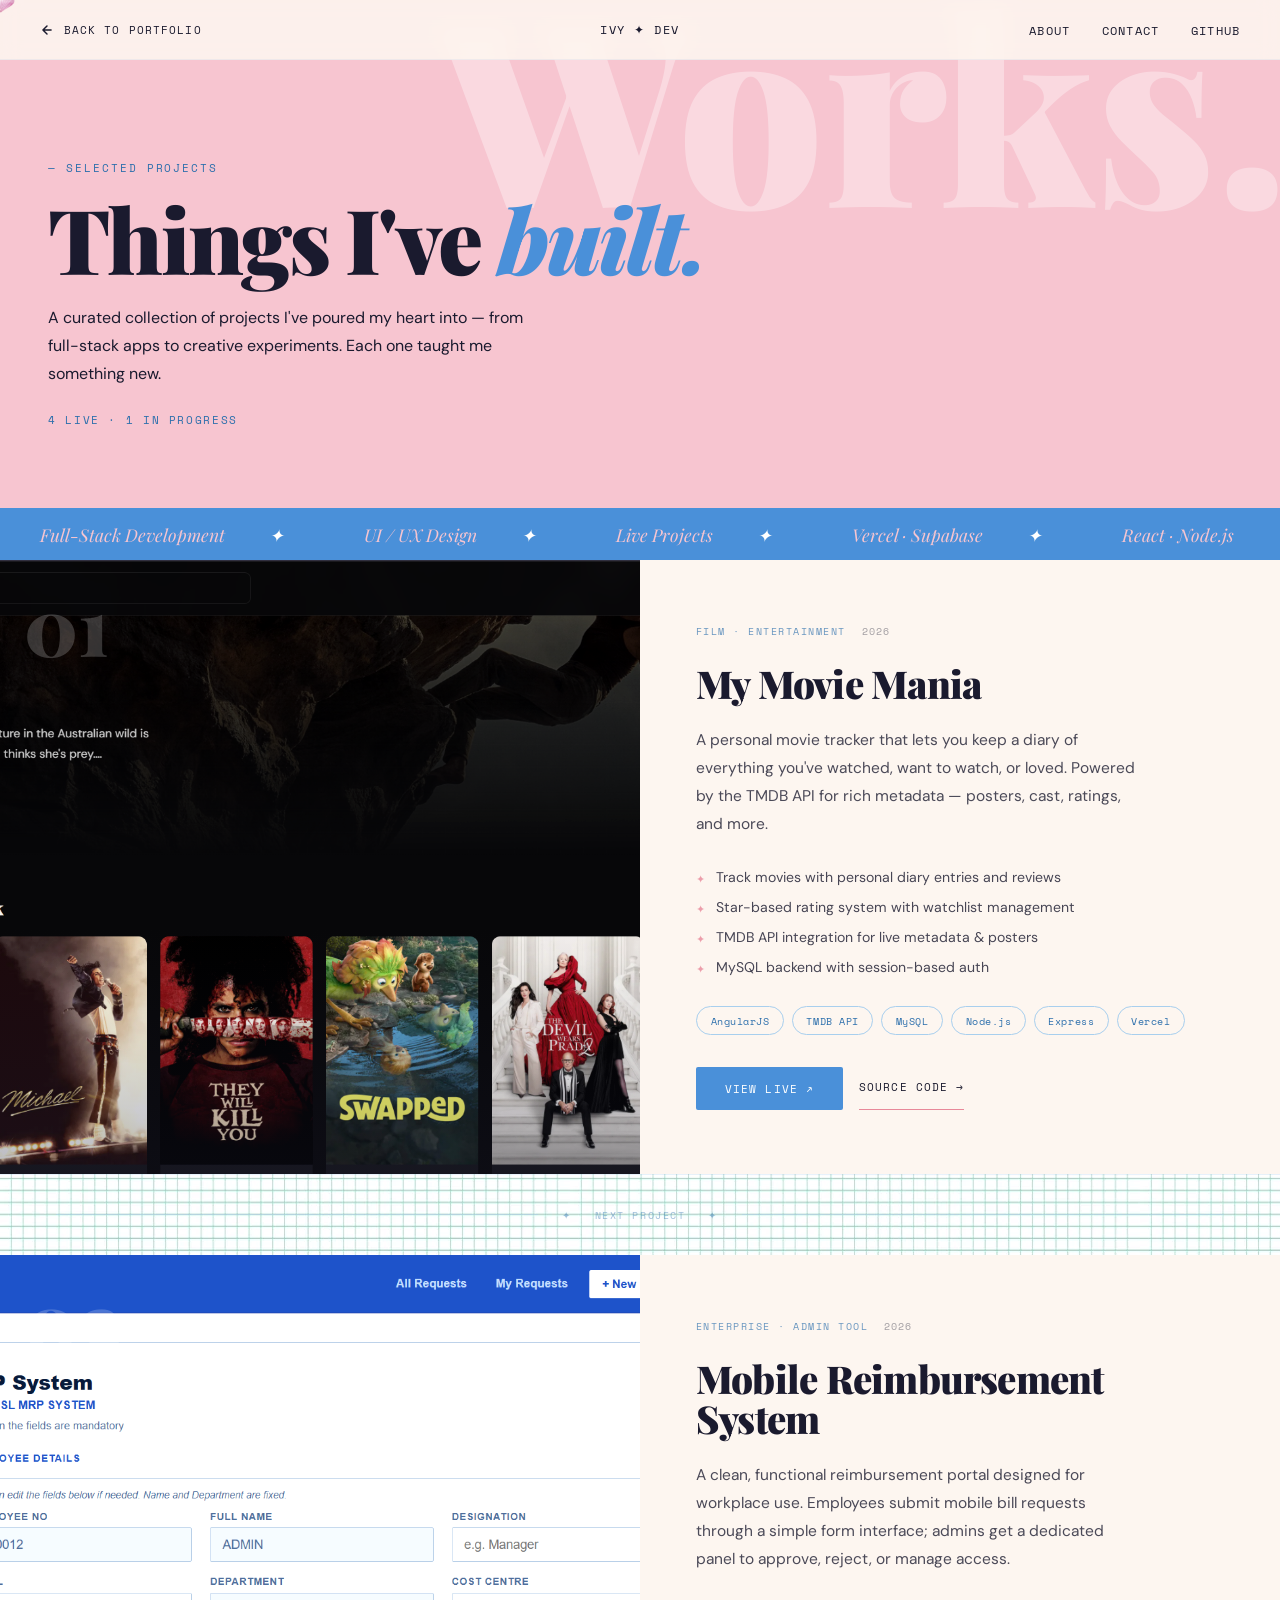
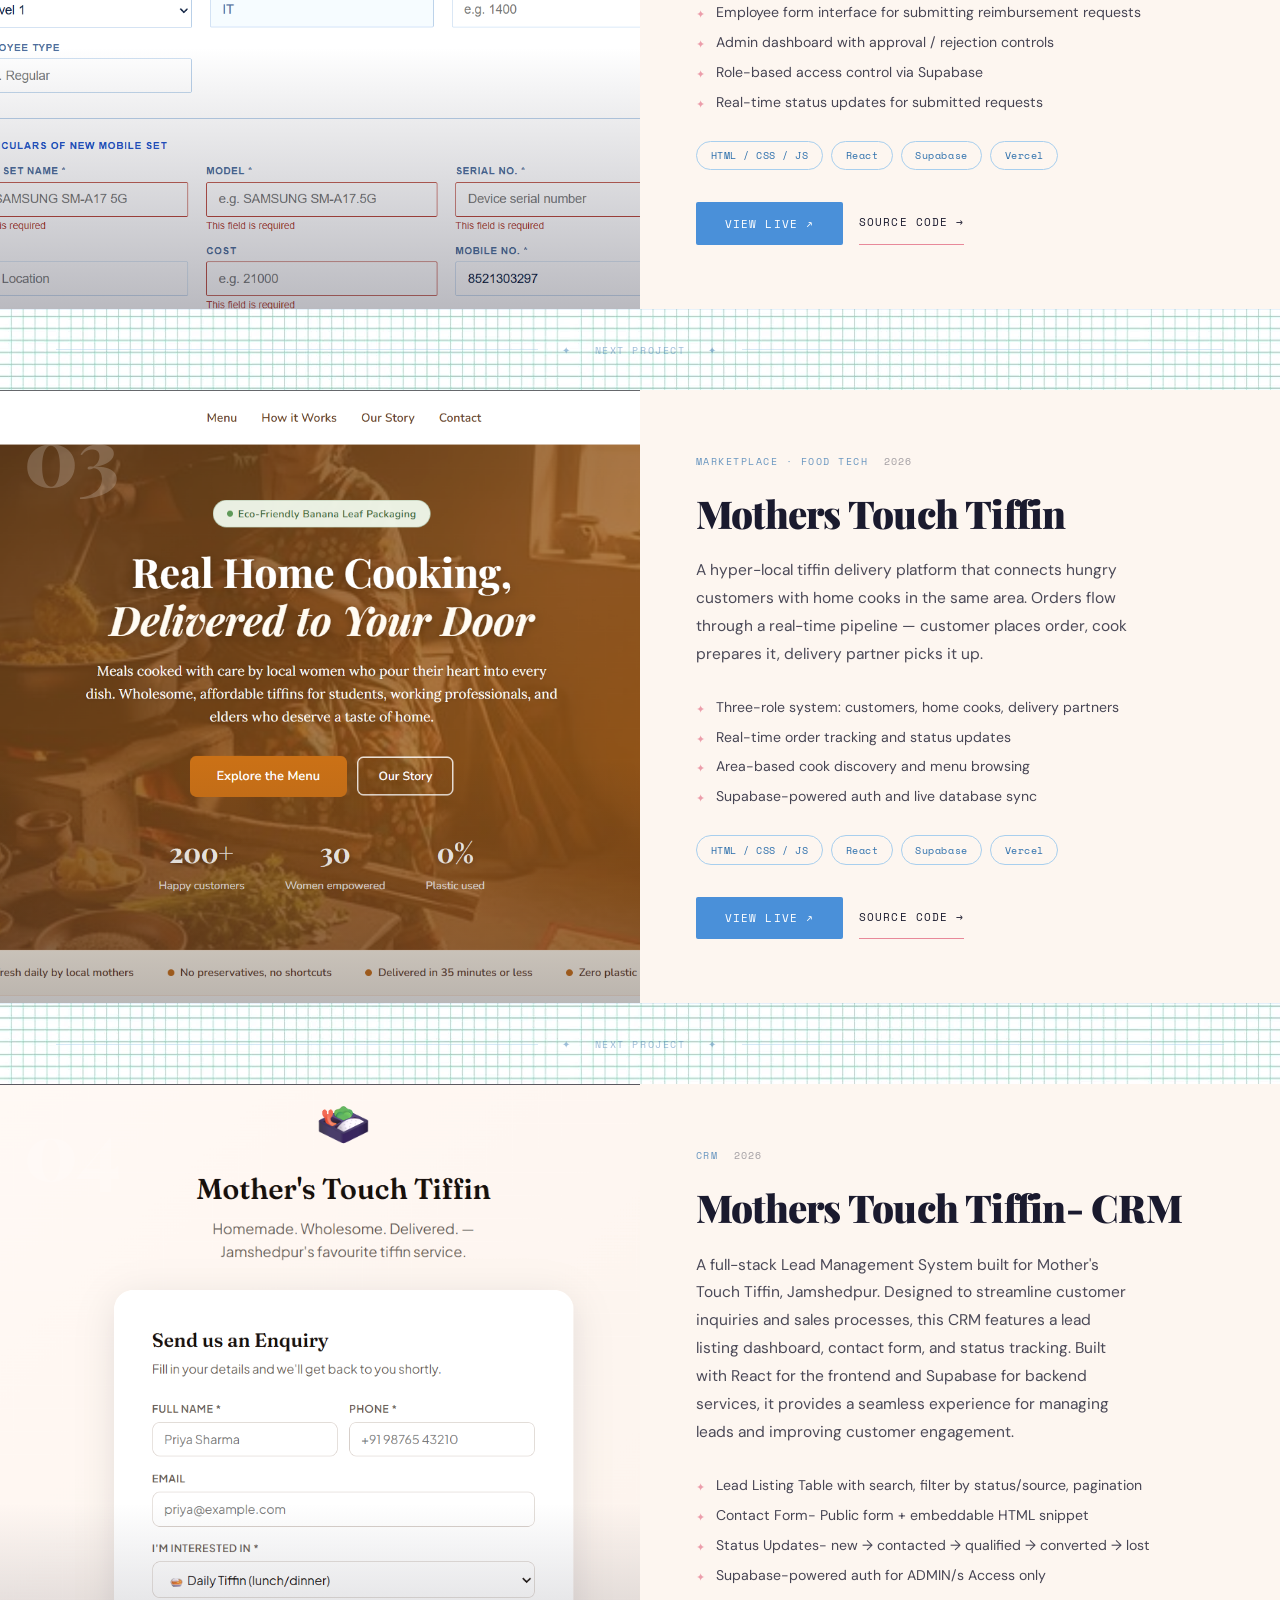
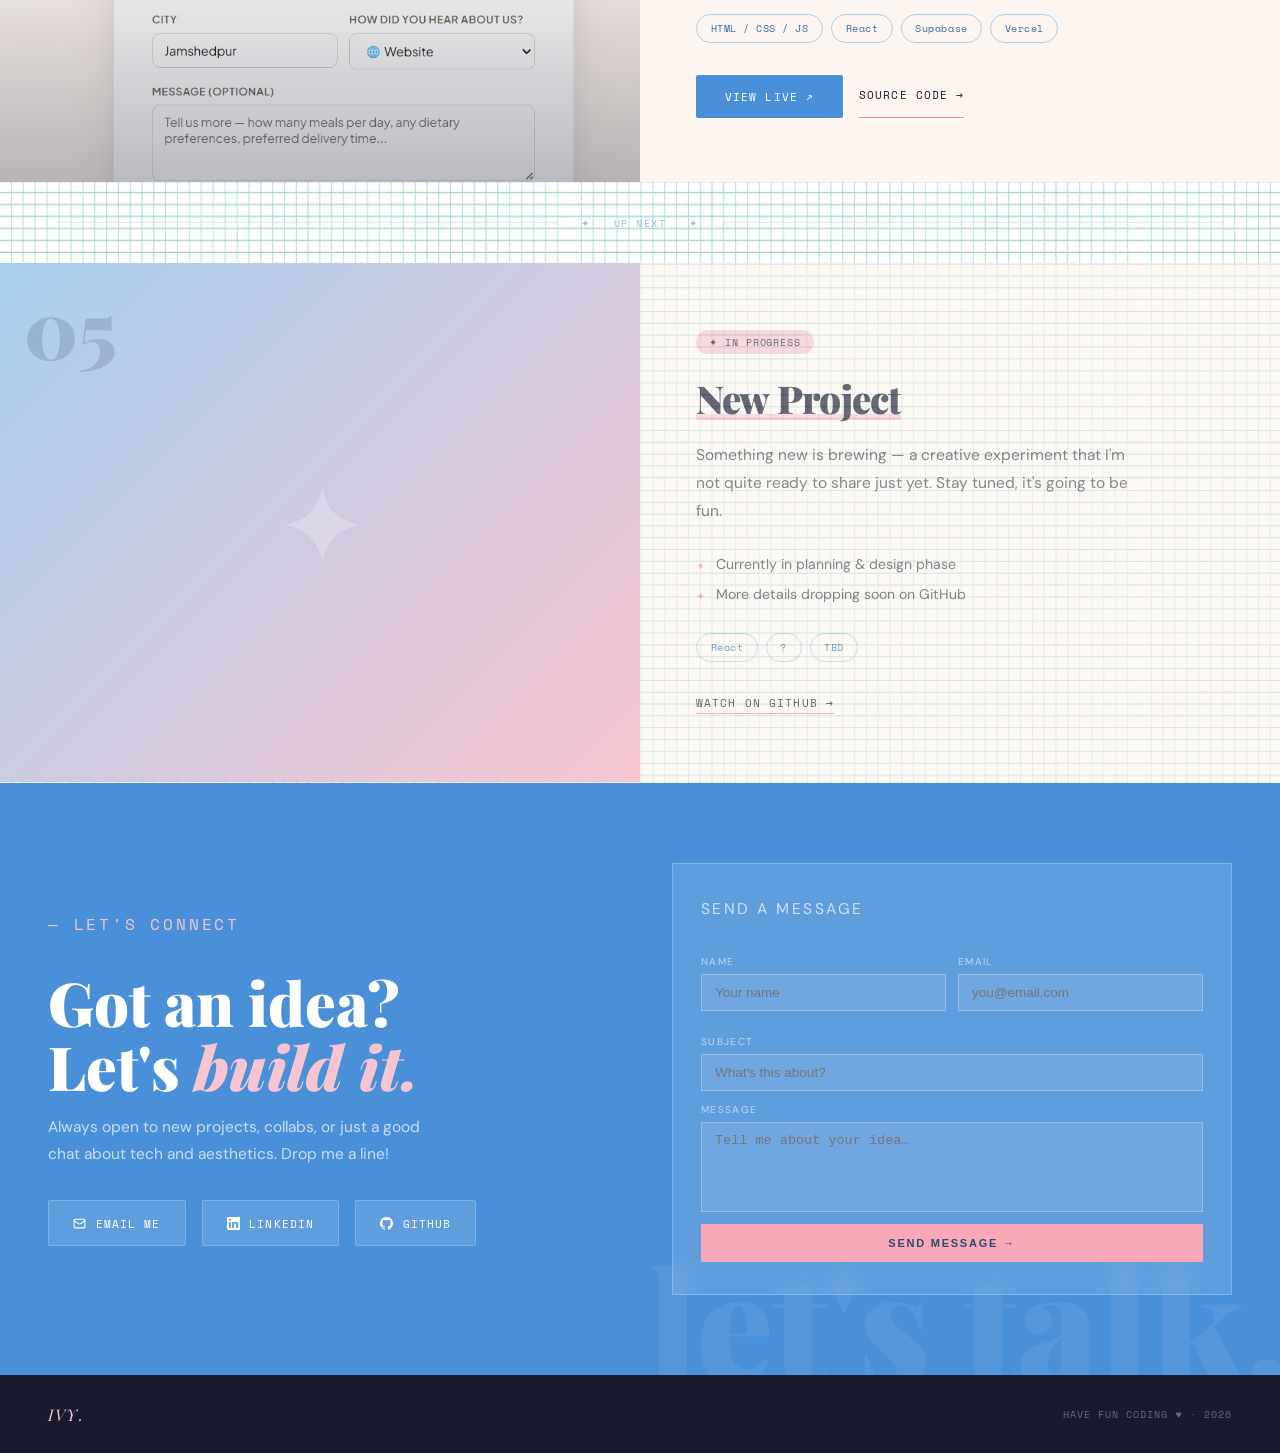
==== projects.html @ f0e61649 "contact strip update" ====
<!DOCTYPE html>
<html lang="en">

<head>
    <meta charset="UTF-8" />
    <meta name="viewport" content="width=device-width, initial-scale=1.0" />
    <title>Projects — Ivy ♥</title>
    <link
        href="https://fonts.googleapis.com/css2?family=Playfair+Display:ital,wght@0,400;0,900;1,400&family=DM+Sans:wght@300;400;500&family=Space+Mono:wght@400;700&display=swap"
        rel="stylesheet" />
    <style>
        :root {
            --blue: #4A90D9;
            --blue-dk: #2C6FAC;
            --blue-lt: #A8CFEE;
            --pink: #F7C5D0;
            --pink-dk: #E8899A;
            --cream: #FDF6F0;
            --ink: #1A1A2E;
        }

        *,
        *::before,
        *::after {
            box-sizing: border-box;
            margin: 0;
            padding: 0;
        }

        html {
            scroll-behavior: smooth;
        }

        body {
            font-family: 'DM Sans', sans-serif;
            background: url('assets/bg.png');
            color: var(--ink);
            overflow-x: hidden;
            cursor: none;
        }

        /* CURSOR */
        .cursor {
            width: 40px;
            height: 40px;
            background-image: url('assets/cursor.png');
            background-size: contain;
            background-repeat: no-repeat;
            position: fixed;
            top: 0;
            left: 0;
            pointer-events: none;
            z-index: 9999;
        }

        @media (hover: none) {
            .cursor {
                display: none;
            }

            body {
                cursor: auto;
            }
        }

        /* NAV */
        nav {
            position: fixed;
            top: 0;
            left: 0;
            right: 0;
            z-index: 100;
            display: grid;
            grid-template-columns: 1fr auto 1fr;
            align-items: center;
            padding: 1.2rem 2.5rem;
            background: rgba(253, 246, 240, 0.88);
            backdrop-filter: blur(10px);
            border-bottom: 1px solid rgba(74, 144, 217, 0.08);
        }

        .nav-back {
            display: flex;
            align-items: center;
            gap: 0.6rem;
            font-family: 'Space Mono', monospace;
            font-size: 0.7rem;
            letter-spacing: 0.1em;
            text-transform: uppercase;
            color: var(--ink);
            text-decoration: none;
            justify-self: start;
            transition: color 0.2s;
        }

        .nav-back:hover {
            color: var(--blue);
        }

        .nav-back svg {
            transition: transform 0.2s;
        }

        .nav-back:hover svg {
            transform: translateX(-3px);
        }

        .nav-logo {
            font-family: 'Space Mono', monospace;
            font-size: 0.78rem;
            letter-spacing: 0.12em;
            text-transform: uppercase;
            color: var(--ink);
            justify-self: center;
        }

        .nav-links {
            display: flex;
            gap: 2rem;
            list-style: none;
            justify-self: end;
        }

        .nav-links a {
            font-family: 'Space Mono', monospace;
            font-size: 0.72rem;
            letter-spacing: 0.1em;
            text-transform: uppercase;
            color: var(--ink);
            text-decoration: none;
            position: relative;
            transition: color 0.2s;
        }

        .nav-links a::after {
            content: '';
            position: absolute;
            bottom: -3px;
            left: 0;
            right: 0;
            height: 1.5px;
            background: var(--pink-dk);
            transform: scaleX(0);
            transition: transform 0.25s ease;
        }

        .nav-links a:hover::after {
            transform: scaleX(1);
        }

        /* PAGE HERO */
        .page-hero {
            padding: 10rem 3rem 5rem;
            position: relative;
            overflow: hidden;
            background: var(--pink);
            display: flex;
            flex-direction: column;
            align-items: flex-start;
        }

        .page-hero-bg {
            position: absolute;
            top: -0.05em;
            right: -0.03em;
            font-family: 'Playfair Display', serif;
            font-weight: 900;
            font-size: clamp(6rem, 22vw, 16rem);
            color: rgba(255, 255, 255, 0.35);
            line-height: 0.9;
            pointer-events: none;
            user-select: none;
            text-align: right;
        }

        .section-label {
            font-family: 'Space Mono', monospace;
            font-size: 0.68rem;
            letter-spacing: 0.18em;
            text-transform: uppercase;
            color: var(--blue-dk);
            margin-bottom: 1.2rem;
        }

        .page-hero h1 {
            font-family: 'Playfair Display', serif;
            font-weight: 900;
            font-size: clamp(3rem, 7vw, 6rem);
            line-height: 0.95;
            letter-spacing: -0.03em;
            color: var(--ink);
            position: relative;
            z-index: 1;
        }

        .page-hero h1 em {
            font-style: italic;
            color: var(--blue);
        }

        .page-hero-sub {
            margin-top: 1.5rem;
            max-width: 480px;
            font-size: 1rem;
            line-height: 1.75;
            opacity: 0.75;
            position: relative;
            z-index: 1;
        }

        .page-hero-count {
            margin-top: 1.5rem;
            font-family: 'Space Mono', monospace;
            font-size: 0.68rem;
            letter-spacing: 0.15em;
            text-transform: uppercase;
            color: var(--blue-dk);
            opacity: 0.7;
            position: relative;
            z-index: 1;
        }

        /* MARQUEE */
        .marquee-wrap {
            background: var(--blue);
            padding: 0.9rem 0;
            overflow: hidden;
        }

        .marquee-track {
            display: flex;
            gap: 0;
            animation: marquee 20s linear infinite;
            width: max-content;
        }

        .marquee-item {
            font-family: 'Playfair Display', serif;
            font-style: italic;
            font-size: 1.1rem;
            color: var(--pink);
            padding: 0 2.5rem;
            white-space: nowrap;
        }

        .marquee-item .dot {
            color: #fff;
            margin-left: 2.5rem;
        }

        @keyframes marquee {
            from {
                transform: translateX(0);
            }

            to {
                transform: translateX(-50%);
            }
        }

        /* PROJECTS LIST */
        .projects-list {
            padding: 0;
        }

        /* PROJECT ENTRY */
        .project-entry {
            display: grid;
            grid-template-columns: 1fr 1fr;
            min-height: 520px;
            border-bottom: 1px solid rgba(74, 144, 217, 0.12);
            opacity: 0;
            transform: translateY(40px);
            transition: opacity 0.75s ease, transform 0.75s ease;
        }

        .project-entry.visible {
            opacity: 1;
            transform: translateY(0);
        }

        /* Alternating layout */
        .project-entry:nth-child(even) .project-visual {
            order: 2;
        }

        .project-entry:nth-child(even) .project-content {
            order: 1;
        }

        .project-visual {
            position: relative;
            overflow: hidden;
            min-height: 400px;
        }

        .project-visual img {
            width: 100%;
            height: 100%;
            object-fit: cover;
            object-position: top;
            display: block;
            transition: transform 0.6s ease;
            filter: grayscale(15%) contrast(1.05);
        }

        .project-entry:hover .project-visual img {
            transform: scale(1.03);
        }

        .project-visual-overlay {
            position: absolute;
            inset: 0;
            background: linear-gradient(to bottom, transparent 60%, rgba(26, 26, 46, 0.3) 100%);
            pointer-events: none;
        }

        .project-num {
            position: absolute;
            top: 1.5rem;
            left: 1.5rem;
            font-family: 'Playfair Display', serif;
            font-weight: 900;
            font-size: 5rem;
            line-height: 1;
            color: rgba(255, 255, 255, 0.2);
            pointer-events: none;
        }

        .project-live-badge {
            position: absolute;
            bottom: 1.5rem;
            right: 1.5rem;
            background: var(--blue);
            color: #fff;
            font-family: 'Space Mono', monospace;
            font-size: 0.62rem;
            letter-spacing: 0.1em;
            text-transform: uppercase;
            padding: 0.4rem 0.9rem;
            border-radius: 2px;
            display: flex;
            align-items: center;
            gap: 0.4rem;
            opacity: 0;
            transform: translateY(6px);
            transition: opacity 0.3s ease, transform 0.3s ease;
        }

        .project-live-badge::before {
            content: '';
            width: 6px;
            height: 6px;
            border-radius: 50%;
            background: #4FC3F7;
            animation: pulse 1.5s ease-in-out infinite;
        }

        @keyframes pulse {

            0%,
            100% {
                opacity: 1;
            }

            50% {
                opacity: 0.3;
            }
        }

        .project-entry:hover .project-live-badge {
            opacity: 1;
            transform: translateY(0);
        }

        /* No-image fallback */
        .project-visual-fallback {
            width: 100%;
            height: 100%;
            min-height: 400px;
            display: flex;
            align-items: center;
            justify-content: center;
            font-family: 'Playfair Display', serif;
            font-weight: 900;
            font-size: 6rem;
            color: rgba(255, 255, 255, 0.25);
            position: relative;
        }

        /* CONTENT SIDE */
        .project-content {
            padding: 4rem 3.5rem;
            display: flex;
            flex-direction: column;
            justify-content: center;
            gap: 1.5rem;
            background: var(--cream);
        }

        .project-entry:nth-child(even) .project-content {
            background: #fff;
        }

        .project-meta {
            display: flex;
            align-items: center;
            gap: 1rem;
            flex-wrap: wrap;
        }

        .project-type {
            font-family: 'Space Mono', monospace;
            font-size: 0.62rem;
            letter-spacing: 0.15em;
            text-transform: uppercase;
            color: var(--blue-dk);
            opacity: 0.7;
        }

        .project-year {
            font-family: 'Space Mono', monospace;
            font-size: 0.62rem;
            letter-spacing: 0.1em;
            color: var(--ink);
            opacity: 0.4;
        }

        .project-title {
            font-family: 'Playfair Display', serif;
            font-weight: 900;
            font-size: clamp(1.8rem, 3vw, 2.8rem);
            line-height: 1.05;
            color: var(--ink);
            letter-spacing: -0.02em;
        }

        .project-title span {
            position: relative;
            display: inline;
        }

        .project-title span::after {
            content: '';
            position: absolute;
            bottom: 4px;
            left: 0;
            right: 0;
            height: 6px;
            background: var(--pink);
            z-index: -1;
            border-radius: 2px;
        }

        .project-desc {
            font-size: 0.97rem;
            line-height: 1.8;
            color: var(--ink);
            opacity: 0.78;
            max-width: 440px;
        }

        /* Feature list */
        .project-features {
            list-style: none;
            display: flex;
            flex-direction: column;
            gap: 0.55rem;
            margin-top: 0.25rem;
        }

        .project-features li {
            display: flex;
            align-items: flex-start;
            gap: 0.7rem;
            font-size: 0.88rem;
            color: var(--ink);
            opacity: 0.8;
            line-height: 1.5;
        }

        .project-features li::before {
            content: '✦';
            color: var(--pink-dk);
            font-size: 0.7rem;
            flex-shrink: 0;
            margin-top: 0.25rem;
        }

        /* Stack pills */
        .project-stack {
            display: flex;
            flex-wrap: wrap;
            gap: 0.5rem;
            margin-top: 0.25rem;
        }

        .stack-pill {
            background: var(--cream);
            border: 1.5px solid var(--blue-lt);
            border-radius: 100px;
            padding: 0.35rem 0.85rem;
            font-family: 'Space Mono', monospace;
            font-size: 0.65rem;
            color: var(--blue-dk);
            letter-spacing: 0.05em;
            transition: background 0.2s, border-color 0.2s;
        }

        .stack-pill:hover {
            background: var(--pink);
            border-color: var(--pink-dk);
        }

        .project-entry:nth-child(even) .stack-pill {
            background: #f5f5f8;
        }

        /* Links */
        .project-links {
            display: flex;
            gap: 1rem;
            flex-wrap: wrap;
            margin-top: 0.5rem;
        }

        .link-primary {
            background: var(--blue);
            color: #fff;
            border: none;
            padding: 0.8rem 1.8rem;
            font-family: 'Space Mono', monospace;
            font-size: 0.7rem;
            letter-spacing: 0.1em;
            text-transform: uppercase;
            text-decoration: none;
            border-radius: 2px;
            transition: background 0.2s, transform 0.15s;
            display: inline-flex;
            align-items: center;
            gap: 0.5rem;
        }

        .link-primary:hover {
            background: var(--blue-dk);
            transform: translateY(-2px);
        }

        .link-ghost {
            color: var(--ink);
            font-family: 'Space Mono', monospace;
            font-size: 0.7rem;
            letter-spacing: 0.1em;
            text-transform: uppercase;
            text-decoration: none;
            border-bottom: 1.5px solid var(--pink-dk);
            padding-bottom: 2px;
            transition: color 0.2s;
            display: inline-flex;
            align-items: center;
            gap: 0.5rem;
        }

        .link-ghost:hover {
            color: var(--blue);
        }

        /* COMING SOON card */
        .project-entry.coming-soon .project-visual-fallback {
            background: linear-gradient(135deg, var(--blue-lt) 0%, var(--pink) 100%);
        }

        .project-entry.coming-soon .project-content {
            opacity: 0.65;
        }

        .coming-badge {
            display: inline-flex;
            align-items: center;
            gap: 0.4rem;
            background: var(--pink);
            color: var(--ink);
            font-family: 'Space Mono', monospace;
            font-size: 0.6rem;
            letter-spacing: 0.1em;
            text-transform: uppercase;
            padding: 0.3rem 0.8rem;
            border-radius: 100px;
        }

        /* DIVIDER */
        .projects-divider {
            display: flex;
            align-items: center;
            gap: 1.5rem;
            padding: 2rem 3.5rem;
            font-family: 'Space Mono', monospace;
            font-size: 0.65rem;
            letter-spacing: 0.15em;
            text-transform: uppercase;
            color: var(--blue-dk);
            opacity: 0.45;
        }

        .projects-divider::before,
        .projects-divider::after {
            content: '';
            flex: 1;
            height: 1px;
            background: var(--blue-lt);
        }

        /* CONTACT STRIP */
        .contact-strip {
            background: var(--blue);
            padding: 5rem 3rem;
            position: relative;
            overflow: hidden;
            display: flex;
            flex-direction: column;
            align-items: flex-start;
        }

        .contact-strip::before {
            content: 'let\'s talk.';
            position: absolute;
            bottom: -0.15em;
            right: -0.05em;
            font-family: 'Playfair Display', serif;
            font-weight: 900;
            font-size: clamp(4rem, 12vw, 11rem);
            color: rgba(255, 255, 255, 0.07);
            line-height: 1;
            pointer-events: none;
            white-space: nowrap;
        }

        .contact-strip .section-label {
            color: var(--pink);
        }

        .contact-strip h2 {
            font-family: 'Playfair Display', serif;
            font-weight: 900;
            font-size: clamp(2.2rem, 5vw, 3.8rem);
            color: #fff;
            line-height: 1.05;
            margin-bottom: 1rem;
            position: relative;
            z-index: 1;
        }

        .contact-strip h2 em {
            color: var(--pink);
            font-style: italic;
        }

        .contact-strip p {
            color: rgba(255, 255, 255, 0.7);
            font-size: 0.97rem;
            line-height: 1.75;
            margin-bottom: 2rem;
            max-width: 400px;
            position: relative;
            z-index: 1;
        }

        .contact-links {
            display: flex;
            gap: 1rem;
            flex-wrap: wrap;
            position: relative;
            z-index: 1;
        }

        .contact-link {
            display: flex;
            align-items: center;
            gap: 0.6rem;
            background: rgba(255, 255, 255, 0.12);
            border: 1.5px solid rgba(255, 255, 255, 0.2);
            border-radius: 2px;
            padding: 0.85rem 1.5rem;
            color: #fff;
            text-decoration: none;
            font-family: 'Space Mono', monospace;
            font-size: 0.7rem;
            letter-spacing: 0.1em;
            text-transform: uppercase;
            transition: background 0.2s, border-color 0.2s;
        }

        .contact-link:hover {
            background: var(--pink-dk);
            border-color: var(--pink-dk);
        }

        /* FOOTER */
        footer {
            background: var(--ink);
            padding: 1.8rem 3rem;
            display: flex;
            align-items: center;
            justify-content: space-between;
            flex-wrap: wrap;
            gap: 0.5rem;
        }

        footer span {
            font-family: 'Space Mono', monospace;
            font-size: 0.65rem;
            letter-spacing: 0.1em;
            text-transform: uppercase;
            color: rgba(255, 255, 255, 0.35);
        }

        footer .footer-name {
            font-family: 'Playfair Display', serif;
            font-style: italic;
            color: var(--pink);
            font-size: 1rem;
        }

        /* RESPONSIVE */
        @media (max-width: 900px) {
            .project-entry {
                grid-template-columns: 1fr;
                min-height: auto;
            }

            .project-entry:nth-child(even) .project-visual {
                order: 0;
            }

            .project-entry:nth-child(even) .project-content {
                order: 1;
            }

            .project-visual {
                min-height: 280px;
            }

            .project-visual-fallback {
                min-height: 280px;
            }

            .project-content {
                padding: 2.5rem 1.8rem;
            }

            nav {
                padding: 1rem 1.5rem;
            }

            .nav-links {
                display: none;
            }

            .page-hero {
                padding: 8rem 1.8rem 3.5rem;
            }
        }

        @media (max-width: 500px) {
            .page-hero h1 {
                font-size: 2.8rem;
            }

            footer {
                flex-direction: column;
                align-items: center;
                text-align: center;
            }

            .contact-strip {
                padding: 3.5rem 1.5rem;
            }
        }

        /* Fade-in animation */
        .fade-up {
            opacity: 0;
            transform: translateY(28px);
            animation: fadeUp 0.75s ease forwards;
        }

        .fade-up:nth-child(1) {
            animation-delay: 0.1s;
        }

        .fade-up:nth-child(2) {
            animation-delay: 0.25s;
        }

        .fade-up:nth-child(3) {
            animation-delay: 0.4s;
        }

        @keyframes fadeUp {
            to {
                opacity: 1;
                transform: translateY(0);
            }
        }
        .contact-strip {
  display: grid;
  grid-template-columns: 1fr 1fr;
  gap: 64px;
  align-items: center;
}

.contact-form {
  background: rgba(255,255,255,0.12);
  backdrop-filter: blur(8px);
  border: 1px solid rgba(255,255,255,0.22);
  padding: 32px 28px;
}

.form-title {
  font-size: 11px;
  letter-spacing: 0.16em;
  text-transform: uppercase;
  color: rgba(255,255,255,0.65);
  margin-bottom: 20px;
}

.form-row { display: grid; grid-template-columns: 1fr 1fr; gap: 12px; margin-bottom: 12px; }
.form-group { display: flex; flex-direction: column; gap: 6px; margin-bottom: 12px; }
.form-group label { font-size: 10px; letter-spacing: 0.13em; text-transform: uppercase; color: rgba(255,255,255,0.6); }

.form-group input,
.form-group textarea {
  background: rgba(255,255,255,0.1);
  border: 1px solid rgba(255,255,255,0.25);
  color: #fff;
  font-size: 13.5px;
  padding: 10px 13px;
  outline: none;
  resize: none;
  width: 100%;
  transition: border-color 0.2s, background 0.2s;
}

.form-group input:focus,
.form-group textarea:focus {
  border-color: rgba(249,168,184,0.8);
  background: rgba(255,255,255,0.15);
}

.form-group textarea { min-height: 90px; }

.submit-btn {
  width: 100%;
  padding: 13px;
  background: #f9a8b8;
  color: #2a4a72;
  border: none;
  font-size: 11px;
  font-weight: 700;
  letter-spacing: 0.16em;
  text-transform: uppercase;
  cursor: pointer;
  transition: background 0.2s, transform 0.15s;
}

.submit-btn:hover { background: #fbccd7; transform: translateY(-1px); }

@media (max-width: 720px) {
  .contact-strip { grid-template-columns: 1fr; }
  .form-row { grid-template-columns: 1fr; }
}
    </style>
    <script src="components/contact-strip.js" defer></script>
</head>

<body>

    <div class="cursor" id="cursor"></div>

    <nav>
        <a href="index.html" class="nav-back">
            <svg width="14" height="14" viewBox="0 0 24 24" fill="none" stroke="currentColor" stroke-width="2.5"
                stroke-linecap="round" stroke-linejoin="round">
                <path d="M19 12H5M12 5l-7 7 7 7" />
            </svg>
            Back to Portfolio
        </a>
        <span class="nav-logo">ivy ✦ dev</span>
        <ul class="nav-links">
            <li><a href="index.html#about">About</a></li>
            <li><a href="index.html#contact">Contact</a></li>
            <li><a href="https://github.com/Adiba-Nasim" target="_blank">GitHub</a></li>
        </ul>
    </nav>

    <!-- PAGE HERO -->
    <div class="page-hero">
        <div class="page-hero-bg">Works.</div>
        <p class="section-label fade-up">— Selected Projects</p>
        <h1 class="fade-up">Things I've <em>built.</em></h1>
        <p class="page-hero-sub fade-up">A curated collection of projects I've poured my heart into — from full-stack
            apps to creative experiments. Each one taught me something new.</p>
        <p class="page-hero-count fade-up">4 live · 1 in progress</p>
    </div>

    <!-- MARQUEE -->
    <div class="marquee-wrap" aria-hidden="true">
        <div class="marquee-track">
            <span class="marquee-item">Full-Stack Development <span class="dot">✦</span></span>
            <span class="marquee-item">UI / UX Design <span class="dot">✦</span></span>
            <span class="marquee-item">Live Projects <span class="dot">✦</span></span>
            <span class="marquee-item">Vercel · Supabase <span class="dot">✦</span></span>
            <span class="marquee-item">React · Node.js <span class="dot">✦</span></span>
            <span class="marquee-item">Full-Stack Development <span class="dot">✦</span></span>
            <span class="marquee-item">UI / UX Design <span class="dot">✦</span></span>
            <span class="marquee-item">Live Projects <span class="dot">✦</span></span>
            <span class="marquee-item">Vercel · Supabase <span class="dot">✦</span></span>
            <span class="marquee-item">React · Node.js <span class="dot">✦</span></span>
        </div>
    </div>

    <!-- PROJECT LIST -->
    <div class="projects-list">

        <!-- PROJECT 01: MyMovieMania -->
        <div class="project-entry">
            <div class="project-visual">
                <img src="assets/mm.png" alt="MyMovieMania" />
                <div class="project-visual-overlay"></div>
                <div class="project-num">01</div>
                <div class="project-live-badge">Live ↗</div>
            </div>
            <div class="project-content">
                <div class="project-meta">
                    <span class="project-type">Film · Entertainment</span>
                    <span class="project-year">2026</span>
                </div>
                <h2 class="project-title"><span>My Movie Mania</span></h2>
                <p class="project-desc">
                    A personal movie tracker that lets you keep a diary of everything you've watched, want to watch, or
                    loved. Powered by the TMDB API for rich metadata — posters, cast, ratings, and more.
                </p>
                <ul class="project-features">
                    <li>Track movies with personal diary entries and reviews</li>
                    <li>Star-based rating system with watchlist management</li>
                    <li>TMDB API integration for live metadata & posters</li>
                    <li>MySQL backend with session-based auth</li>
                </ul>
                <div class="project-stack">
                    <span class="stack-pill">AngularJS</span>
                    <span class="stack-pill">TMDB API</span>
                    <span class="stack-pill">MySQL</span>
                    <span class="stack-pill">Node.js</span>
                    <span class="stack-pill">Express</span>
                    <span class="stack-pill">Vercel</span>
                </div>
                <div class="project-links">
                    <a href="https://MyMovieMania.vercel.app" target="_blank" class="link-primary">
                        View Live ↗
                    </a>
                    <a href="https://github.com/Adiba-Nasim/MyMovieMania" target="_blank" class="link-ghost">
                        Source Code →
                    </a>
                </div>
            </div>
        </div>

        <div class="projects-divider">✦ &nbsp; next project &nbsp; ✦</div>

        <!-- PROJECT 02: Mobile Reimbursement System -->
        <div class="project-entry">
            <div class="project-visual">
                <img src="assets/mrps.png" alt="Mobile Reimbursement System" />
                <div class="project-visual-overlay"></div>
                <div class="project-num">02</div>
                <div class="project-live-badge">Live ↗</div>
            </div>
            <div class="project-content">
                <div class="project-meta">
                    <span class="project-type">Enterprise · Admin Tool</span>
                    <span class="project-year">2026</span>
                </div>
                <h2 class="project-title"><span>Mobile Reimbursement System</span></h2>
                <p class="project-desc">
                    A clean, functional reimbursement portal designed for workplace use. Employees submit mobile bill
                    requests through a simple form interface; admins get a dedicated panel to approve, reject, or manage
                    access.
                </p>
                <ul class="project-features">
                    <li>Employee form interface for submitting reimbursement requests</li>
                    <li>Admin dashboard with approval / rejection controls</li>
                    <li>Role-based access control via Supabase</li>
                    <li>Real-time status updates for submitted requests</li>
                </ul>
                <div class="project-stack">
                    <span class="stack-pill">HTML / CSS / JS</span>
                    <span class="stack-pill">React</span>
                    <span class="stack-pill">Supabase</span>
                    <span class="stack-pill">Vercel</span>
                </div>
                <div class="project-links">
                    <a href="https://uisl-mrps.vercel.app" target="_blank" class="link-primary">
                        View Live ↗
                    </a>
                    <a href="https://github.com/Adiba-Nasim/Mobile-Reimbursement-System" target="_blank"
                        class="link-ghost">
                        Source Code →
                    </a>
                </div>
            </div>
        </div>

        <div class="projects-divider">✦ &nbsp; next project &nbsp; ✦</div>

        <!-- PROJECT 03: Mothers Touch Tiffin -->
        <div class="project-entry">
            <div class="project-visual">
                <img src="assets/mtt.png" alt="MothersTouch Tiffin" />
                <div class="project-visual-overlay"></div>
                <div class="project-num">03</div>
                <div class="project-live-badge">Live ↗</div>
            </div>
            <div class="project-content">
                <div class="project-meta">
                    <span class="project-type">Marketplace · Food Tech</span>
                    <span class="project-year">2026</span>
                </div>
                <h2 class="project-title"><span>Mothers Touch Tiffin</span></h2>
                <p class="project-desc">
                    A hyper-local tiffin delivery platform that connects hungry customers with home cooks in the same
                    area. Orders flow through a real-time pipeline — customer places order, cook prepares it, delivery
                    partner picks it up.
                </p>
                <ul class="project-features">
                    <li>Three-role system: customers, home cooks, delivery partners</li>
                    <li>Real-time order tracking and status updates</li>
                    <li>Area-based cook discovery and menu browsing</li>
                    <li>Supabase-powered auth and live database sync</li>
                </ul>
                <div class="project-stack">
                    <span class="stack-pill">HTML / CSS / JS</span>
                    <span class="stack-pill">React</span>
                    <span class="stack-pill">Supabase</span>
                    <span class="stack-pill">Vercel</span>
                </div>
                <div class="project-links">
                    <a href="https://mothers-touch-tiffin.vercel.app" target="_blank" class="link-primary">
                        View Live ↗
                    </a>
                    <a href="https://github.com/Adiba-Nasim/FUTURE_FS_03" target="_blank" class="link-ghost">
                        Source Code →
                    </a>
                </div>
            </div>
        </div>

        <div class="projects-divider">✦ &nbsp; next project &nbsp; ✦</div>

        <!-- PROJECT 04: Mothers Touch Tiffin- CRM -->
        <div class="project-entry">
            <div class="project-visual">
                <img src="assets/mtt-crm.png" alt="MothersTouch Tiffin- CRM" />
                <div class="project-visual-overlay"></div>
                <div class="project-num">04</div>
                <div class="project-live-badge">Live ↗</div>
            </div>
            <div class="project-content">
                <div class="project-meta">
                    <span class="project-type">CRM</span>
                    <span class="project-year">2026</span>
                </div>
                <h2 class="project-title"><span>Mothers Touch Tiffin- CRM</span></h2>
                <p class="project-desc">
                   A full-stack Lead Management System built for Mother's Touch Tiffin, Jamshedpur. Designed to streamline customer inquiries and sales processes, this CRM features a lead listing dashboard, contact form, and status tracking. Built with React for the frontend and Supabase for backend services, it provides a seamless experience for managing leads and improving customer engagement.
                </p>
                <ul class="project-features">
                    <li>Lead Listing Table with search, filter by status/source, pagination</li>
                    <li>Contact Form- Public form + embeddable HTML snippet</li>
                    <li>Status Updates- new → contacted → qualified → converted → lost</li>
                    <li>Supabase-powered auth for ADMIN/s Access only</li>
                </ul>
                <div class="project-stack">
                    <span class="stack-pill">HTML / CSS / JS</span>
                    <span class="stack-pill">React</span>
                    <span class="stack-pill">Supabase</span>
                    <span class="stack-pill">Vercel</span>
                </div>
                <div class="project-links">
                    <a href="https://mtt-crm.vercel.app/login" target="_blank" class="link-primary">
                        View Live ↗
                    </a>
                    <a href="https://github.com/Adiba-Nasim/FUTURE_FS_02" target="_blank" class="link-ghost">
                        Source Code →
                    </a>
                </div>
            </div>
        </div>

        <div class="projects-divider">✦ &nbsp; up next &nbsp; ✦</div>

        <!-- PROJECT 05: Coming Soon -->
        <div class="project-entry coming-soon">
            <div class="project-visual">
                <div class="project-visual-fallback"
                    style="background: linear-gradient(135deg, var(--blue-lt) 0%, var(--pink) 100%);">
                    ✦
                </div>
                <div class="project-num" style="color: rgba(26,26,46,0.15);">05</div>
            </div>
            <div class="project-content">
                <div class="project-meta">
                    <span class="coming-badge">✦ In Progress</span>
                </div>
                <h2 class="project-title"><span>New Project</span></h2>
                <p class="project-desc">
                    Something new is brewing — a creative experiment that I'm not quite ready to share just yet. Stay
                    tuned, it's going to be fun.
                </p>
                <ul class="project-features">
                    <li>Currently in planning & design phase</li>
                    <li>More details dropping soon on GitHub</li>
                </ul>
                <div class="project-stack">
                    <span class="stack-pill">React</span>
                    <span class="stack-pill">?</span>
                    <span class="stack-pill">TBD</span>
                </div>
                <div class="project-links">
                    <a href="https://github.com/Adiba-Nasim" target="_blank" class="link-ghost">
                        Watch on GitHub →
                    </a>
                </div>
            </div>
        </div>

    </div>

    <!-- CONTACT STRIP -->
   <contact-strip></contact-strip>
  
    <footer>
        <span class="footer-name">ivy.</span>
        <span>Have Fun coding ♥ · 2026</span>
    </footer>

    <script>
        // Cursor
        const cursor = document.getElementById('cursor');
        let mx = 0, my = 0;
        document.addEventListener('mousemove', e => { mx = e.clientX; my = e.clientY; });
        function animCursor() { cursor.style.transform = `translate(${mx - 20}px, ${my - 20}px)`; requestAnimationFrame(animCursor); }
        animCursor();

        // Scroll reveal for project entries
        const entries = document.querySelectorAll('.project-entry');
        const obs = new IntersectionObserver((items) => {
            items.forEach(item => {
                if (item.isIntersecting) {
                    item.target.classList.add('visible');
                    obs.unobserve(item.target);
                }
            });
        }, { threshold: 0.1 });
        entries.forEach(el => obs.observe(el));
    </script>

</body>

</html>
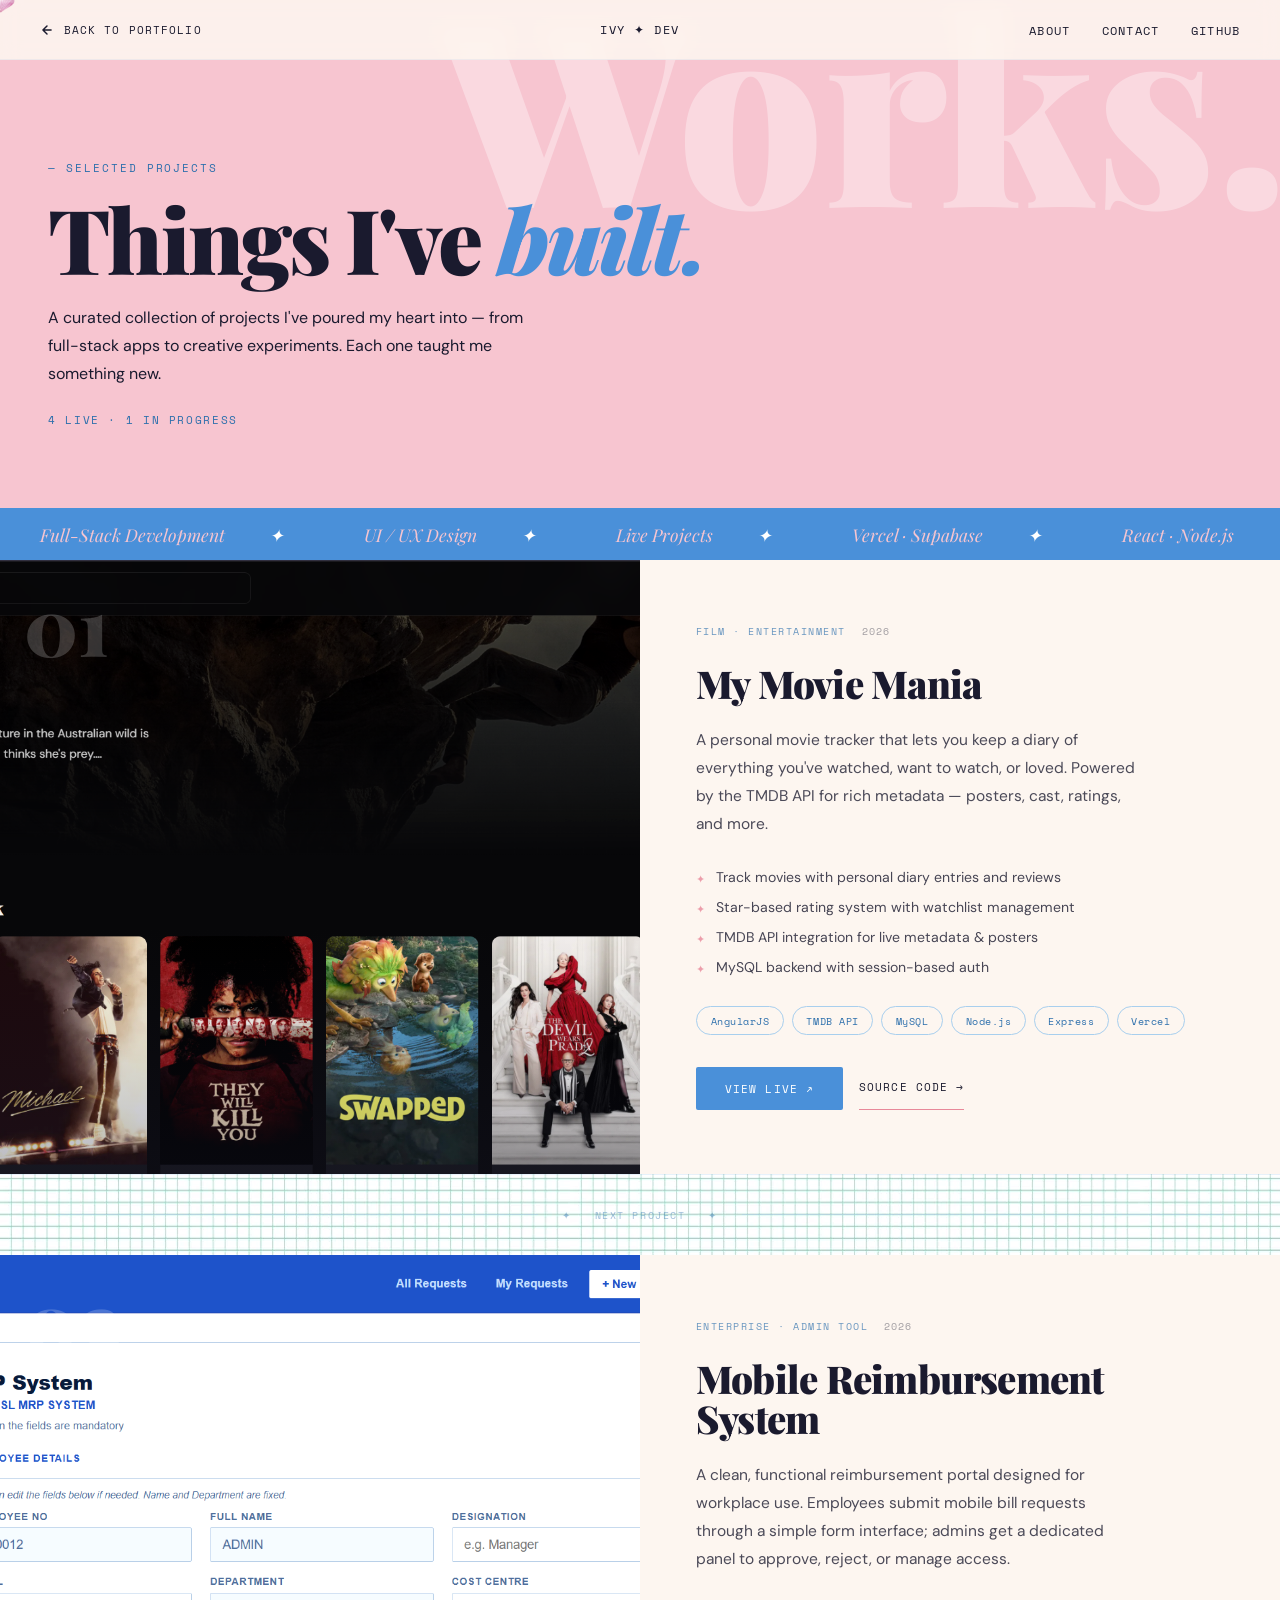
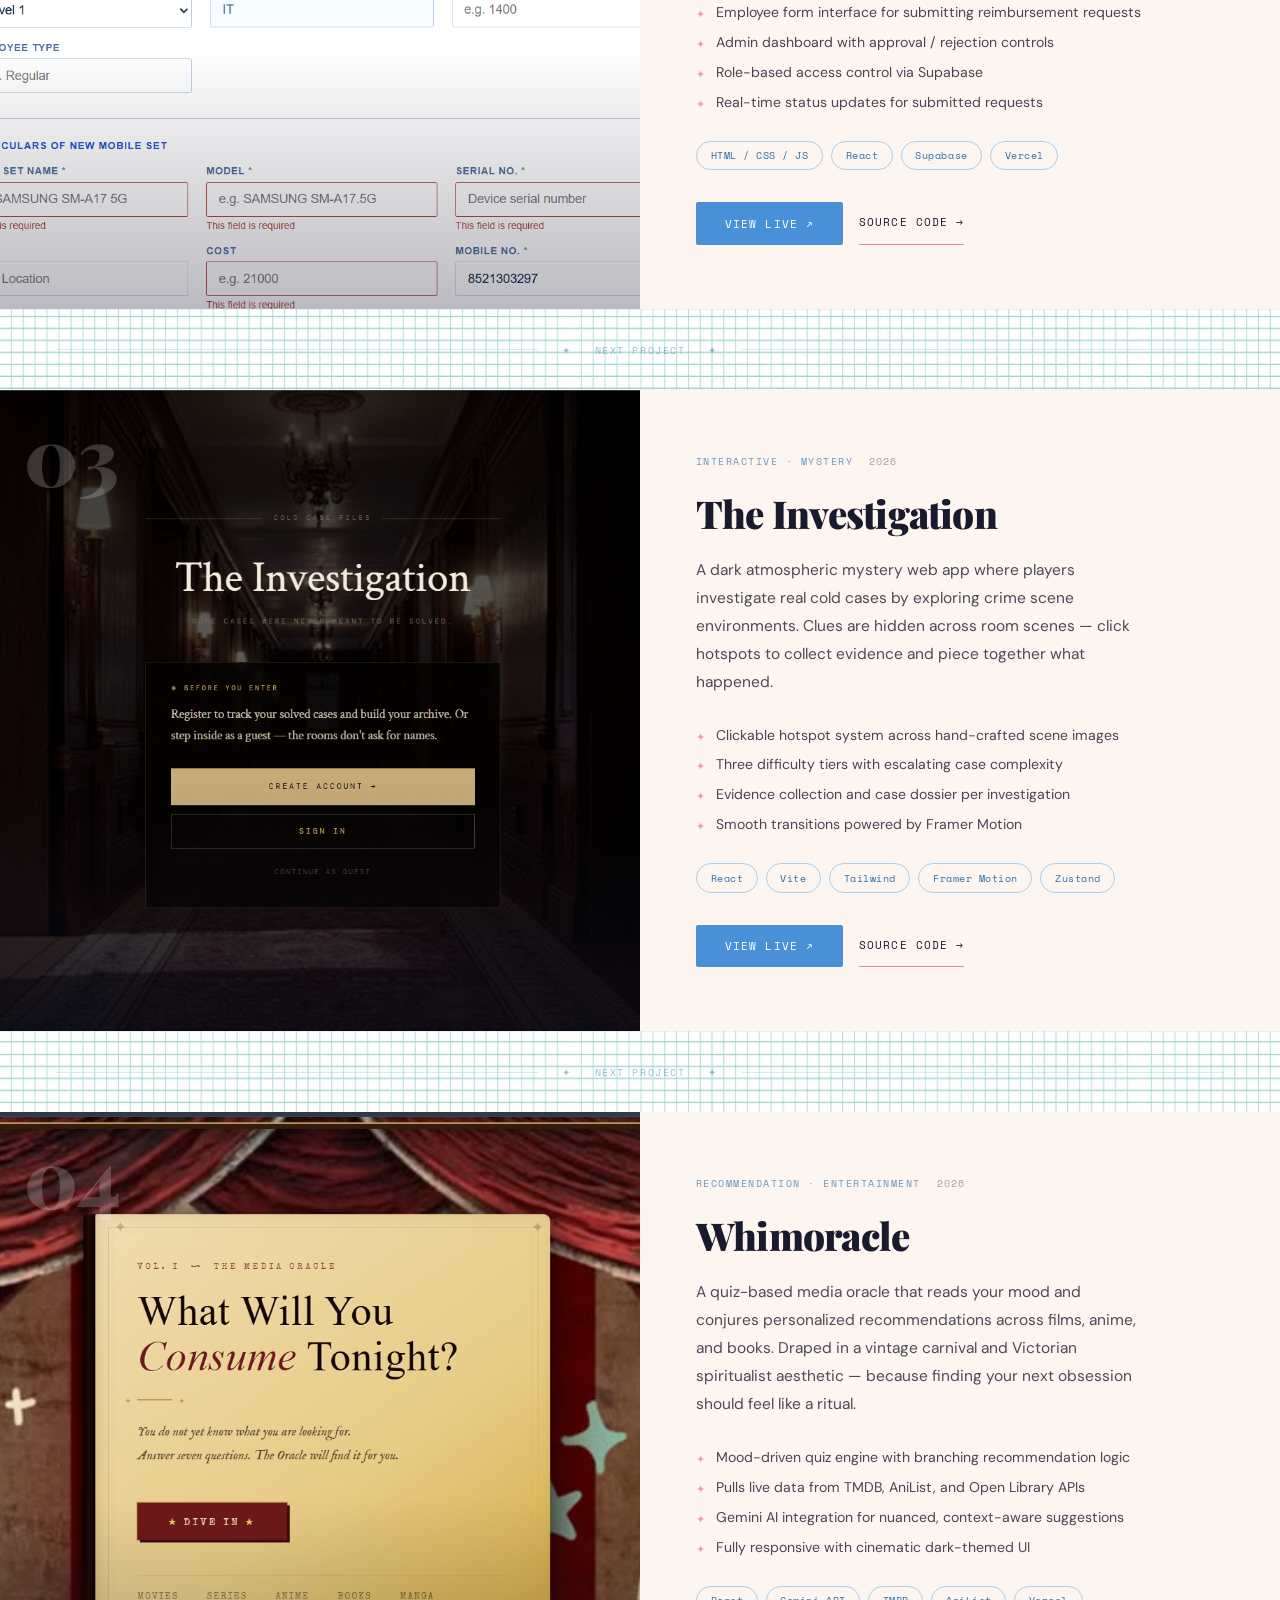
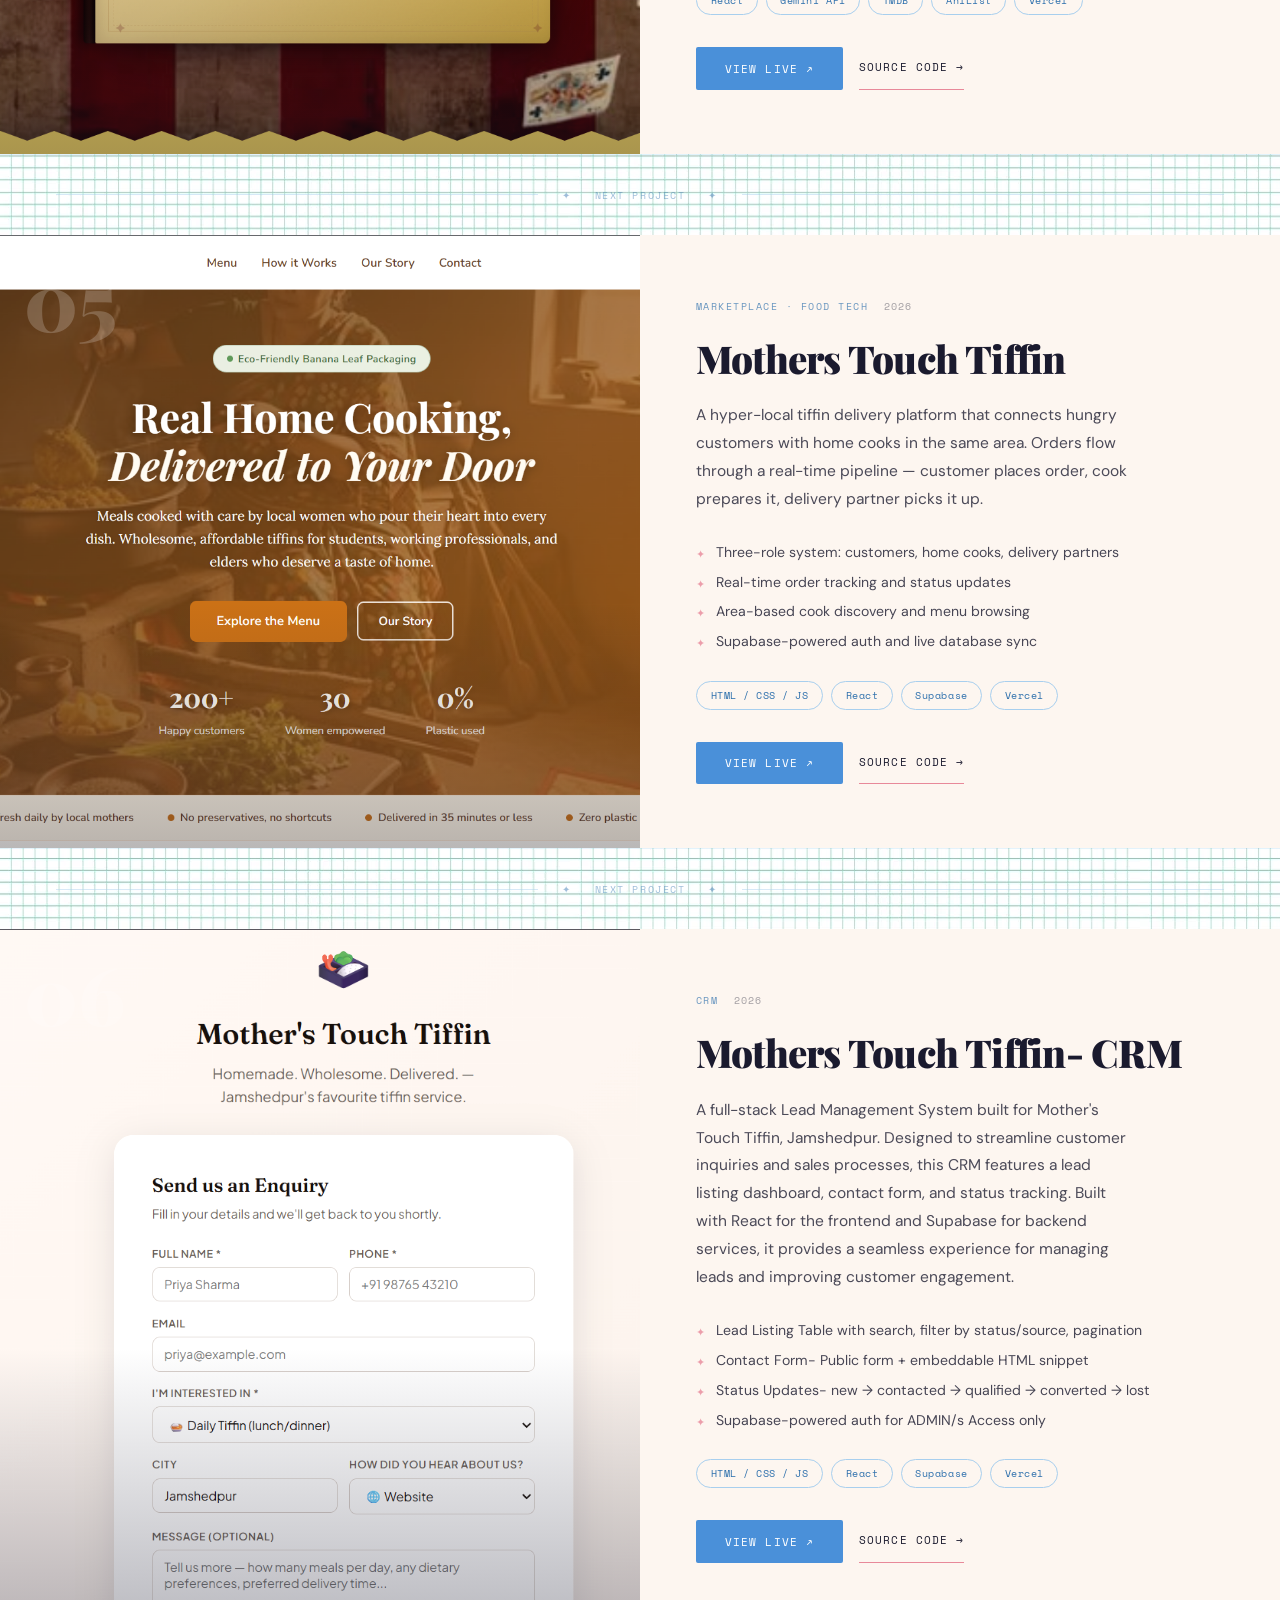
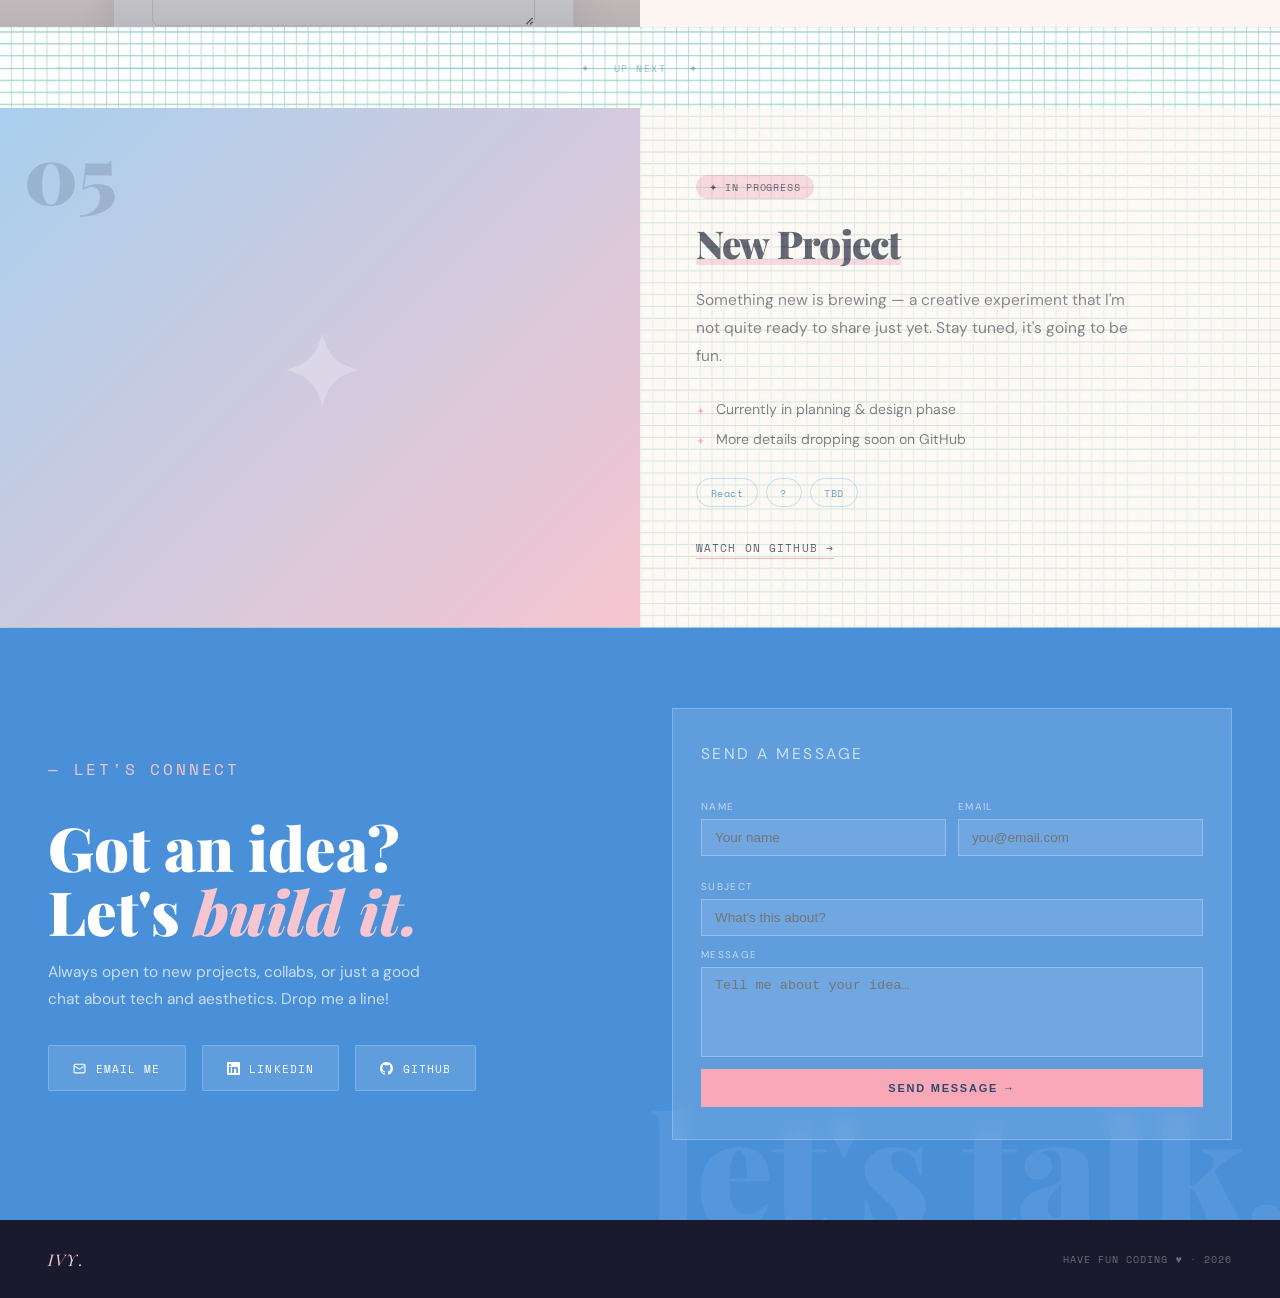
==== commit 0f737c2c: "added project 3 4" ====
--- a/projects.html
+++ b/projects.html
@@ -802,73 +802,101 @@
                 transform: translateY(0);
             }
         }
+
         .contact-strip {
-  display: grid;
-  grid-template-columns: 1fr 1fr;
-  gap: 64px;
-  align-items: center;
-}
-
-.contact-form {
-  background: rgba(255,255,255,0.12);
-  backdrop-filter: blur(8px);
-  border: 1px solid rgba(255,255,255,0.22);
-  padding: 32px 28px;
-}
-
-.form-title {
-  font-size: 11px;
-  letter-spacing: 0.16em;
-  text-transform: uppercase;
-  color: rgba(255,255,255,0.65);
-  margin-bottom: 20px;
-}
-
-.form-row { display: grid; grid-template-columns: 1fr 1fr; gap: 12px; margin-bottom: 12px; }
-.form-group { display: flex; flex-direction: column; gap: 6px; margin-bottom: 12px; }
-.form-group label { font-size: 10px; letter-spacing: 0.13em; text-transform: uppercase; color: rgba(255,255,255,0.6); }
-
-.form-group input,
-.form-group textarea {
-  background: rgba(255,255,255,0.1);
-  border: 1px solid rgba(255,255,255,0.25);
-  color: #fff;
-  font-size: 13.5px;
-  padding: 10px 13px;
-  outline: none;
-  resize: none;
-  width: 100%;
-  transition: border-color 0.2s, background 0.2s;
-}
-
-.form-group input:focus,
-.form-group textarea:focus {
-  border-color: rgba(249,168,184,0.8);
-  background: rgba(255,255,255,0.15);
-}
-
-.form-group textarea { min-height: 90px; }
-
-.submit-btn {
-  width: 100%;
-  padding: 13px;
-  background: #f9a8b8;
-  color: #2a4a72;
-  border: none;
-  font-size: 11px;
-  font-weight: 700;
-  letter-spacing: 0.16em;
-  text-transform: uppercase;
-  cursor: pointer;
-  transition: background 0.2s, transform 0.15s;
-}
-
-.submit-btn:hover { background: #fbccd7; transform: translateY(-1px); }
-
-@media (max-width: 720px) {
-  .contact-strip { grid-template-columns: 1fr; }
-  .form-row { grid-template-columns: 1fr; }
-}
+            display: grid;
+            grid-template-columns: 1fr 1fr;
+            gap: 64px;
+            align-items: center;
+        }
+
+        .contact-form {
+            background: rgba(255, 255, 255, 0.12);
+            backdrop-filter: blur(8px);
+            border: 1px solid rgba(255, 255, 255, 0.22);
+            padding: 32px 28px;
+        }
+
+        .form-title {
+            font-size: 11px;
+            letter-spacing: 0.16em;
+            text-transform: uppercase;
+            color: rgba(255, 255, 255, 0.65);
+            margin-bottom: 20px;
+        }
+
+        .form-row {
+            display: grid;
+            grid-template-columns: 1fr 1fr;
+            gap: 12px;
+            margin-bottom: 12px;
+        }
+
+        .form-group {
+            display: flex;
+            flex-direction: column;
+            gap: 6px;
+            margin-bottom: 12px;
+        }
+
+        .form-group label {
+            font-size: 10px;
+            letter-spacing: 0.13em;
+            text-transform: uppercase;
+            color: rgba(255, 255, 255, 0.6);
+        }
+
+        .form-group input,
+        .form-group textarea {
+            background: rgba(255, 255, 255, 0.1);
+            border: 1px solid rgba(255, 255, 255, 0.25);
+            color: #fff;
+            font-size: 13.5px;
+            padding: 10px 13px;
+            outline: none;
+            resize: none;
+            width: 100%;
+            transition: border-color 0.2s, background 0.2s;
+        }
+
+        .form-group input:focus,
+        .form-group textarea:focus {
+            border-color: rgba(249, 168, 184, 0.8);
+            background: rgba(255, 255, 255, 0.15);
+        }
+
+        .form-group textarea {
+            min-height: 90px;
+        }
+
+        .submit-btn {
+            width: 100%;
+            padding: 13px;
+            background: #f9a8b8;
+            color: #2a4a72;
+            border: none;
+            font-size: 11px;
+            font-weight: 700;
+            letter-spacing: 0.16em;
+            text-transform: uppercase;
+            cursor: pointer;
+            transition: background 0.2s, transform 0.15s;
+        }
+
+        .submit-btn:hover {
+            background: #fbccd7;
+            transform: translateY(-1px);
+        }
+
+        @media (max-width: 720px) {
+            .contact-strip {
+                grid-template-columns: 1fr;
+            }
+
+            .form-row {
+                grid-template-columns: 1fr;
+            }
+        }
     </style>
     <script src="components/contact-strip.js" defer></script>
 </head>
@@ -1011,13 +1039,95 @@
         </div>
 
         <div class="projects-divider">✦ &nbsp; next project &nbsp; ✦</div>
-
-        <!-- PROJECT 03: Mothers Touch Tiffin -->
+        <!-- PROJECT 03: The Investigation -->
+        <div class="project-entry">
+            <div class="project-visual">
+                <img src="assets/ti.png" alt="The Investigation" />
+                <div class="project-visual-overlay"></div>
+                <div class="project-num">03</div>
+                <div class="project-live-badge">Live ↗</div>
+            </div>
+            <div class="project-content">
+                <div class="project-meta">
+                    <span class="project-type">Interactive · Mystery</span>
+                    <span class="project-year">2026</span>
+                </div>
+                <h2 class="project-title"><span>The Investigation</span></h2>
+                <p class="project-desc">
+                    A dark atmospheric mystery web app where players investigate real cold cases by exploring
+                    crime scene environments. Clues are hidden across room scenes — click hotspots to collect
+                    evidence and piece together what happened.
+                </p>
+                <ul class="project-features">
+                    <li>Clickable hotspot system across hand-crafted scene images</li>
+                    <li>Three difficulty tiers with escalating case complexity</li>
+                    <li>Evidence collection and case dossier per investigation</li>
+                    <li>Smooth transitions powered by Framer Motion</li>
+                </ul>
+                <div class="project-stack">
+                    <span class="stack-pill">React</span>
+                    <span class="stack-pill">Vite</span>
+                    <span class="stack-pill">Tailwind</span>
+                    <span class="stack-pill">Framer Motion</span>
+                    <span class="stack-pill">Zustand</span>
+                </div>
+                <div class="project-links">
+                    <a href="#" target="_blank" class="link-primary">View Live ↗</a>
+                    <a href="https://github.com/Adiba-Nasim/The-Investigation" target="_blank" class="link-ghost">Source
+                        Code →</a>
+                </div>
+            </div>
+        </div>
+
+        <div class="projects-divider">✦ &nbsp; next project &nbsp; ✦</div>
+        <!-- PROJECT 04: Whimoracle -->
+        <div class="project-entry">
+            <div class="project-visual">
+                <img src="assets/whim.png" alt="Whimoracle" />
+                <div class="project-visual-overlay"></div>
+                <div class="project-num">04</div>
+                <div class="project-live-badge">Live ↗</div>
+            </div>
+            <div class="project-content">
+                <div class="project-meta">
+                    <span class="project-type">Recommendation · Entertainment</span>
+                    <span class="project-year">2026</span>
+                </div>
+                <h2 class="project-title"><span>Whimoracle</span></h2>
+                <p class="project-desc">
+                    A quiz-based media oracle that reads your mood and conjures personalized recommendations across
+                    films, anime, and books. Draped in a vintage carnival and Victorian spiritualist aesthetic —
+                    because finding your next obsession should feel like a ritual.
+                </p>
+                <ul class="project-features">
+                    <li>Mood-driven quiz engine with branching recommendation logic</li>
+                    <li>Pulls live data from TMDB, AniList, and Open Library APIs</li>
+                    <li>Gemini AI integration for nuanced, context-aware suggestions</li>
+                    <li>Fully responsive with cinematic dark-themed UI</li>
+                </ul>
+                <div class="project-stack">
+                    <span class="stack-pill">React</span>
+                    <span class="stack-pill">Gemini API</span>
+                    <span class="stack-pill">TMDB</span>
+                    <span class="stack-pill">AniList</span>
+                    <span class="stack-pill">Vercel</span>
+                </div>
+                <div class="project-links">
+                    <a href="https://whim-unravel.vercel.app" target="_blank" class="link-primary">View Live ↗</a>
+                    <a href="https://github.com/Adiba-Nasim/whim-unravel" target="_blank" class="link-ghost">Source Code
+                        →</a>
+                </div>
+            </div>
+        </div>
+
+        <div class="projects-divider">✦ &nbsp; next project &nbsp; ✦</div>
+
+        <!-- PROJECT 05: Mothers Touch Tiffin -->
         <div class="project-entry">
             <div class="project-visual">
                 <img src="assets/mtt.png" alt="MothersTouch Tiffin" />
                 <div class="project-visual-overlay"></div>
-                <div class="project-num">03</div>
+                <div class="project-num">05</div>
                 <div class="project-live-badge">Live ↗</div>
             </div>
             <div class="project-content">
@@ -1047,7 +1157,7 @@
                     <a href="https://mothers-touch-tiffin.vercel.app" target="_blank" class="link-primary">
                         View Live ↗
                     </a>
-                    <a href="https://github.com/Adiba-Nasim/FUTURE_FS_03" target="_blank" class="link-ghost">
+                    <a href="https://github.com/Adiba-Nasim/Mothers-Touch-Tiffin" target="_blank" class="link-ghost">
                         Source Code →
                     </a>
                 </div>
@@ -1056,12 +1166,12 @@
 
         <div class="projects-divider">✦ &nbsp; next project &nbsp; ✦</div>
 
-        <!-- PROJECT 04: Mothers Touch Tiffin- CRM -->
+        <!-- PROJECT 06: Mothers Touch Tiffin- CRM -->
         <div class="project-entry">
             <div class="project-visual">
                 <img src="assets/mtt-crm.png" alt="MothersTouch Tiffin- CRM" />
                 <div class="project-visual-overlay"></div>
-                <div class="project-num">04</div>
+                <div class="project-num">06</div>
                 <div class="project-live-badge">Live ↗</div>
             </div>
             <div class="project-content">
@@ -1071,7 +1181,10 @@
                 </div>
                 <h2 class="project-title"><span>Mothers Touch Tiffin- CRM</span></h2>
                 <p class="project-desc">
-                   A full-stack Lead Management System built for Mother's Touch Tiffin, Jamshedpur. Designed to streamline customer inquiries and sales processes, this CRM features a lead listing dashboard, contact form, and status tracking. Built with React for the frontend and Supabase for backend services, it provides a seamless experience for managing leads and improving customer engagement.
+                    A full-stack Lead Management System built for Mother's Touch Tiffin, Jamshedpur. Designed to
+                    streamline customer inquiries and sales processes, this CRM features a lead listing dashboard,
+                    contact form, and status tracking. Built with React for the frontend and Supabase for backend
+                    services, it provides a seamless experience for managing leads and improving customer engagement.
                 </p>
                 <ul class="project-features">
                     <li>Lead Listing Table with search, filter by status/source, pagination</li>
@@ -1089,7 +1202,7 @@
                     <a href="https://mtt-crm.vercel.app/login" target="_blank" class="link-primary">
                         View Live ↗
                     </a>
-                    <a href="https://github.com/Adiba-Nasim/FUTURE_FS_02" target="_blank" class="link-ghost">
+                    <a href="https://github.com/Adiba-Nasim/Mtt-crm" target="_blank" class="link-ghost">
                         Source Code →
                     </a>
                 </div>
@@ -1098,7 +1211,7 @@
 
         <div class="projects-divider">✦ &nbsp; up next &nbsp; ✦</div>
 
-        <!-- PROJECT 05: Coming Soon -->
+        <!-- PROJECT 07: Coming Soon -->
         <div class="project-entry coming-soon">
             <div class="project-visual">
                 <div class="project-visual-fallback"
@@ -1136,8 +1249,8 @@
     </div>
 
     <!-- CONTACT STRIP -->
-   <contact-strip></contact-strip>
-  
+    <contact-strip></contact-strip>
+
     <footer>
         <span class="footer-name">ivy.</span>
         <span>Have Fun coding ♥ · 2026</span>
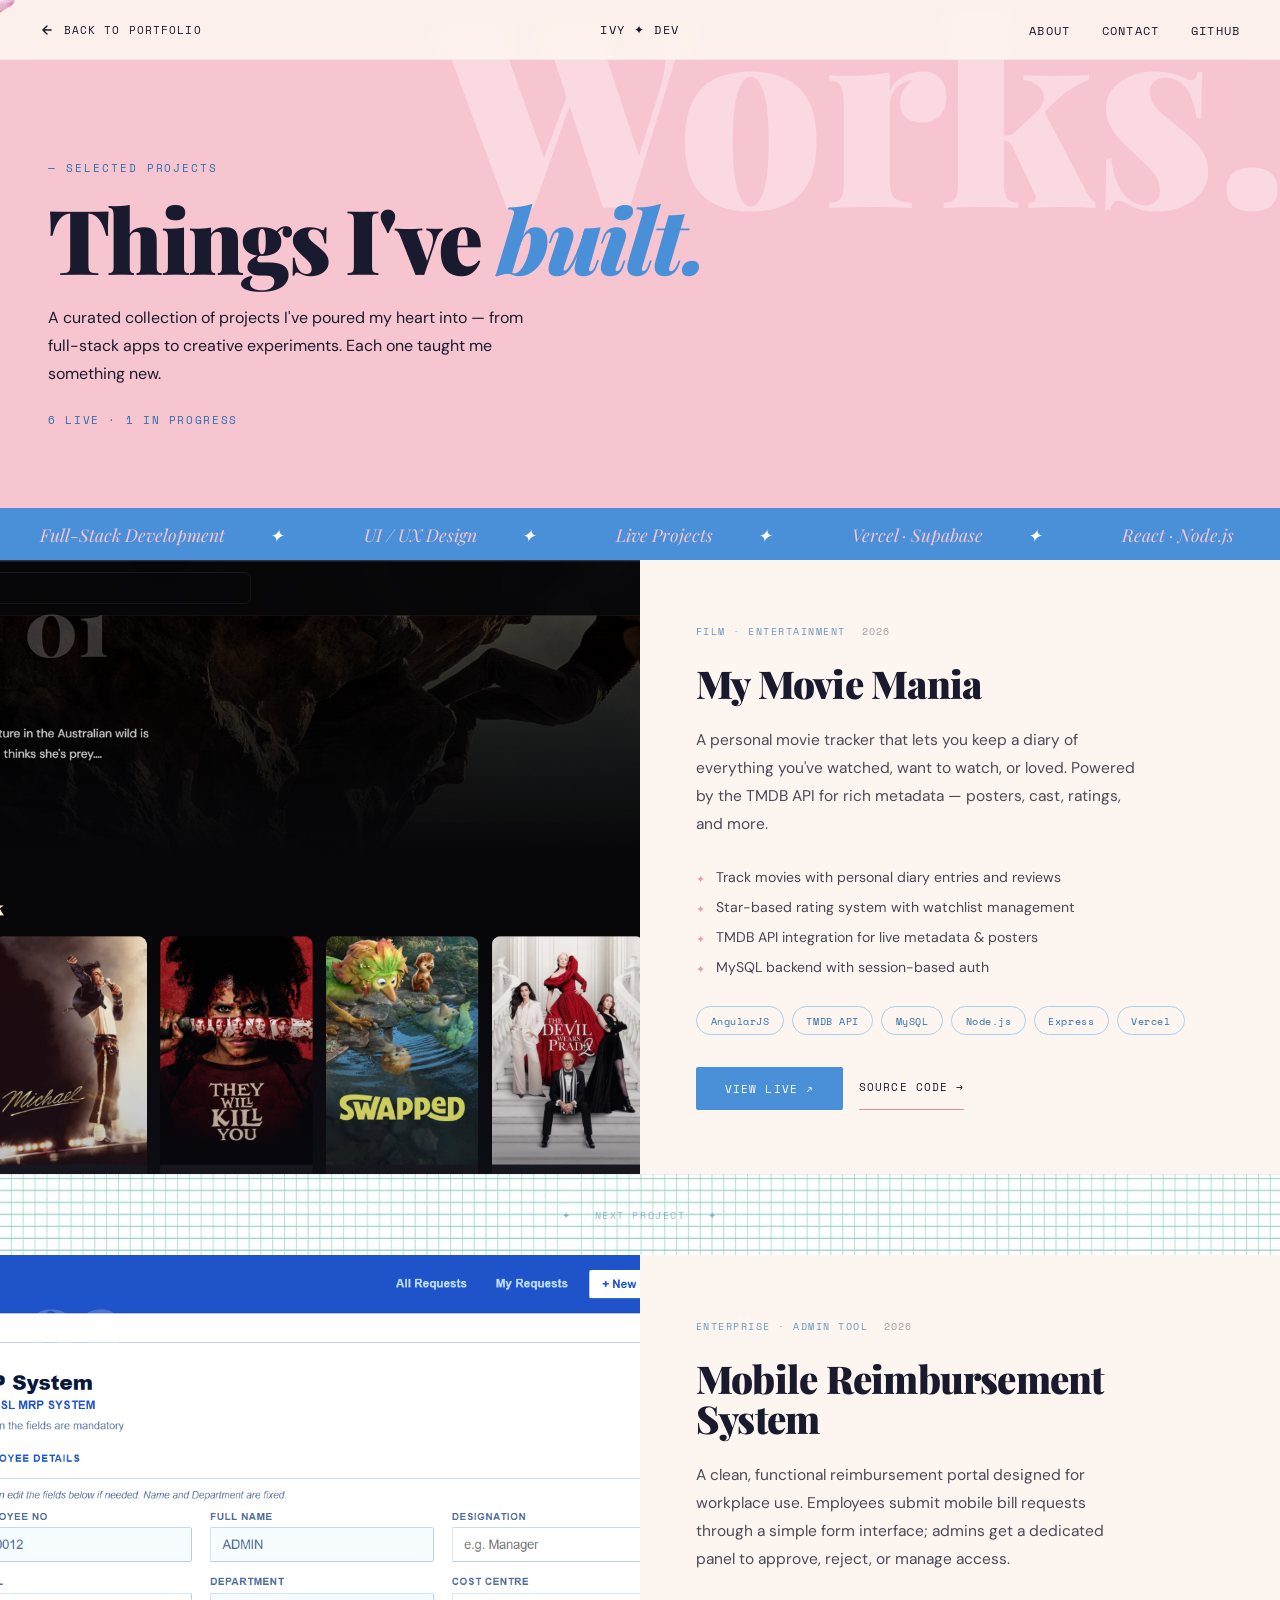
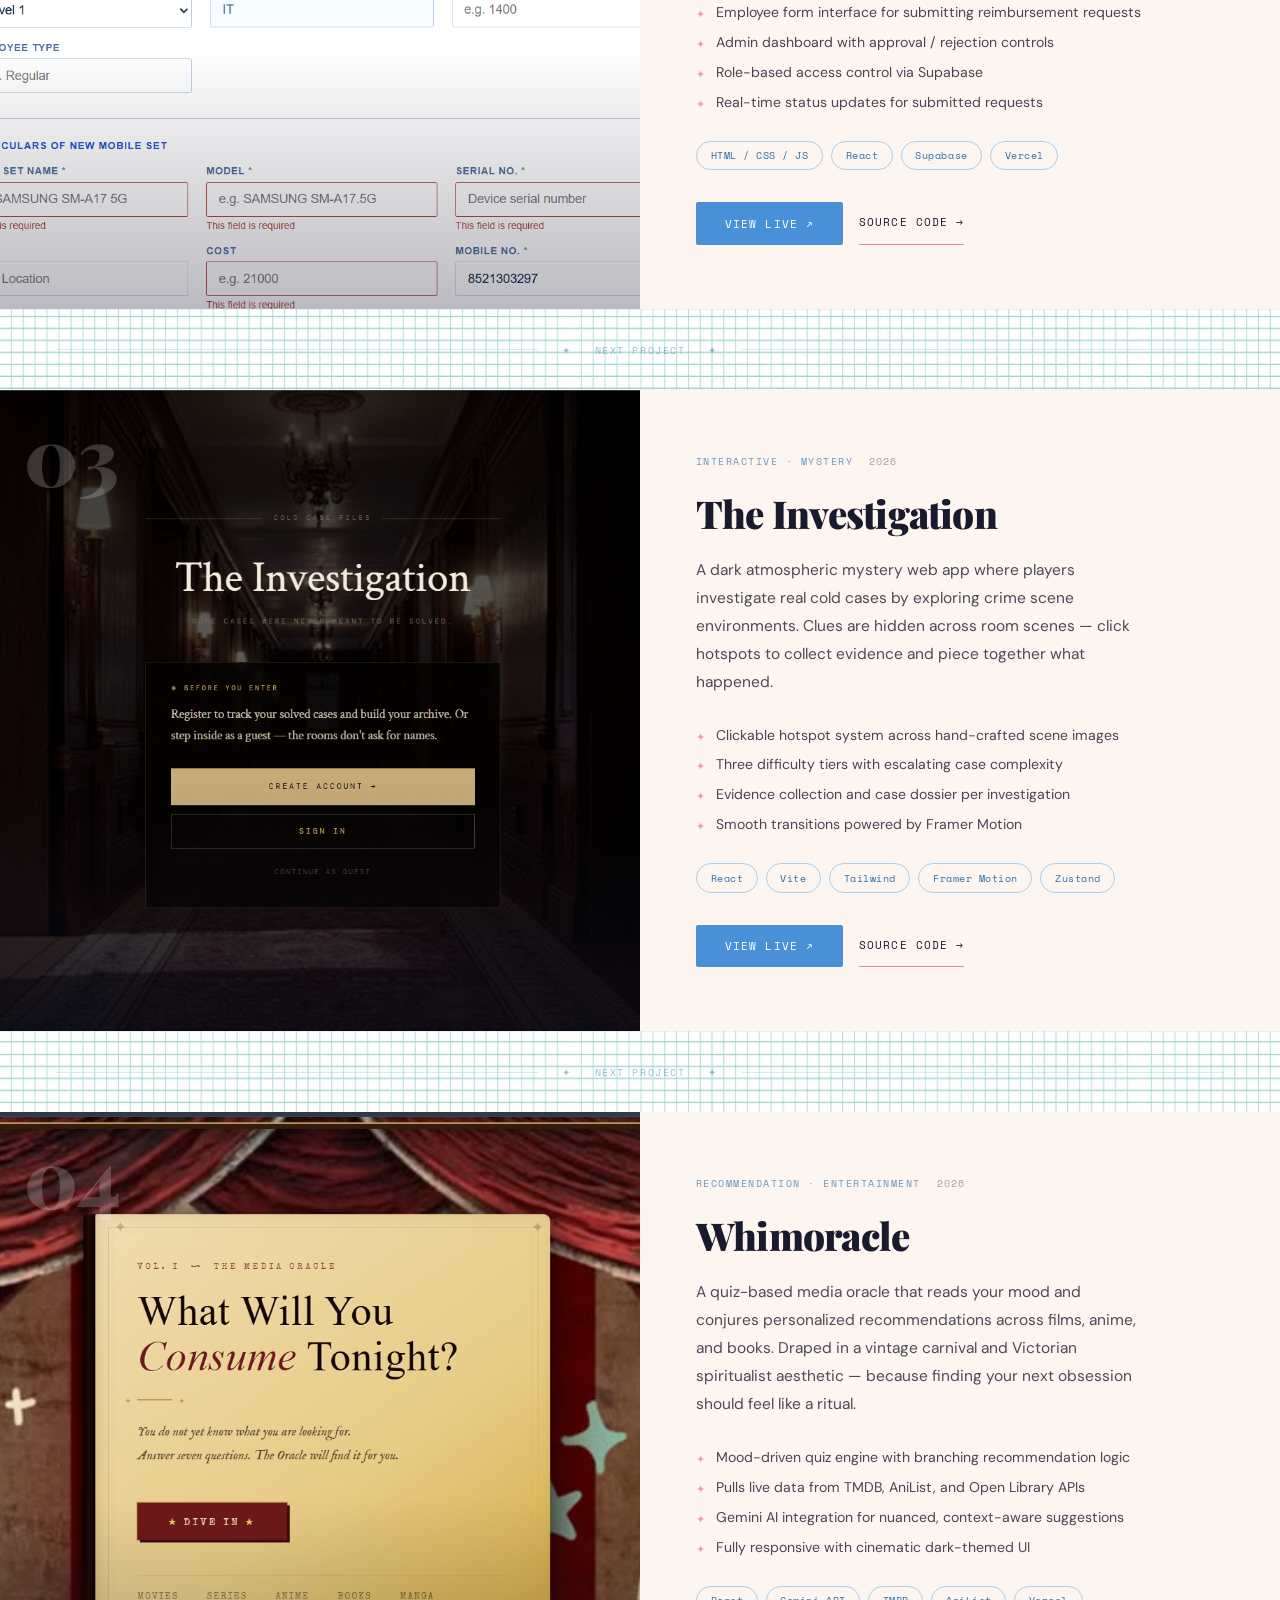
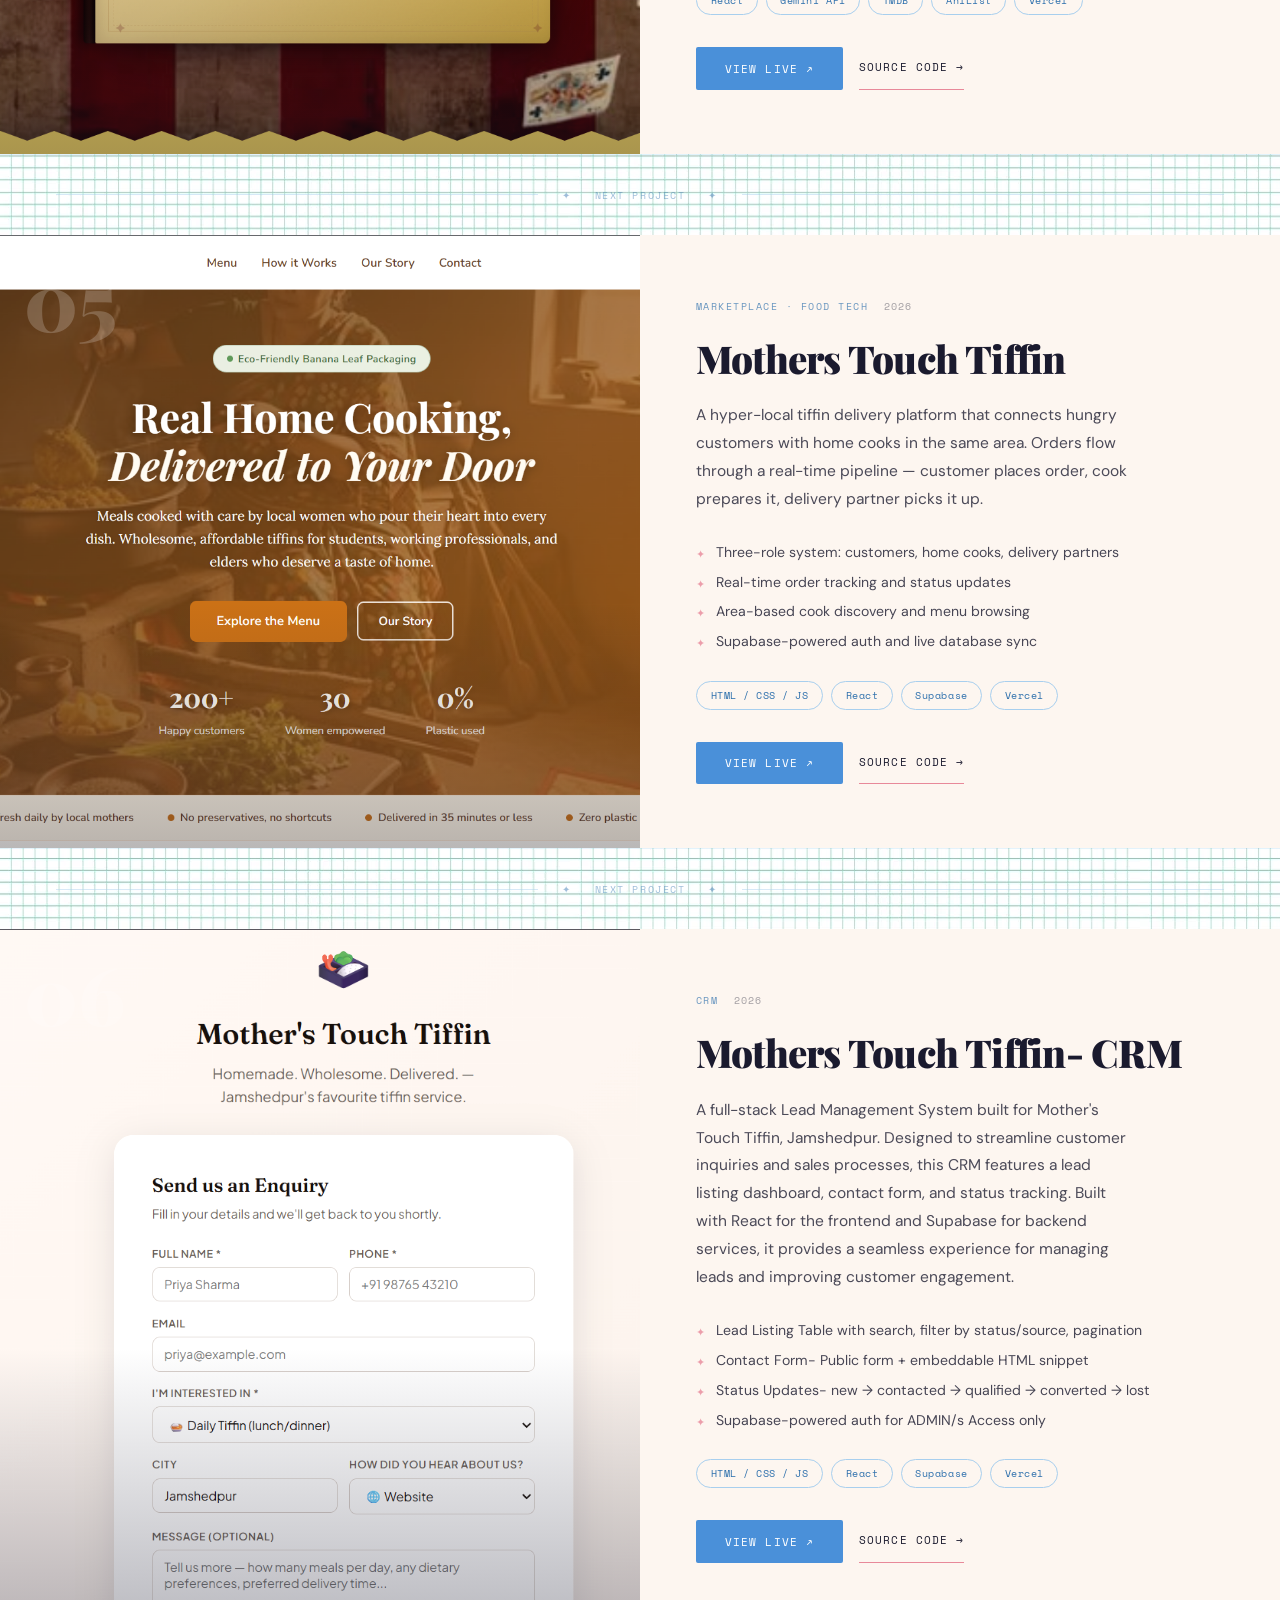
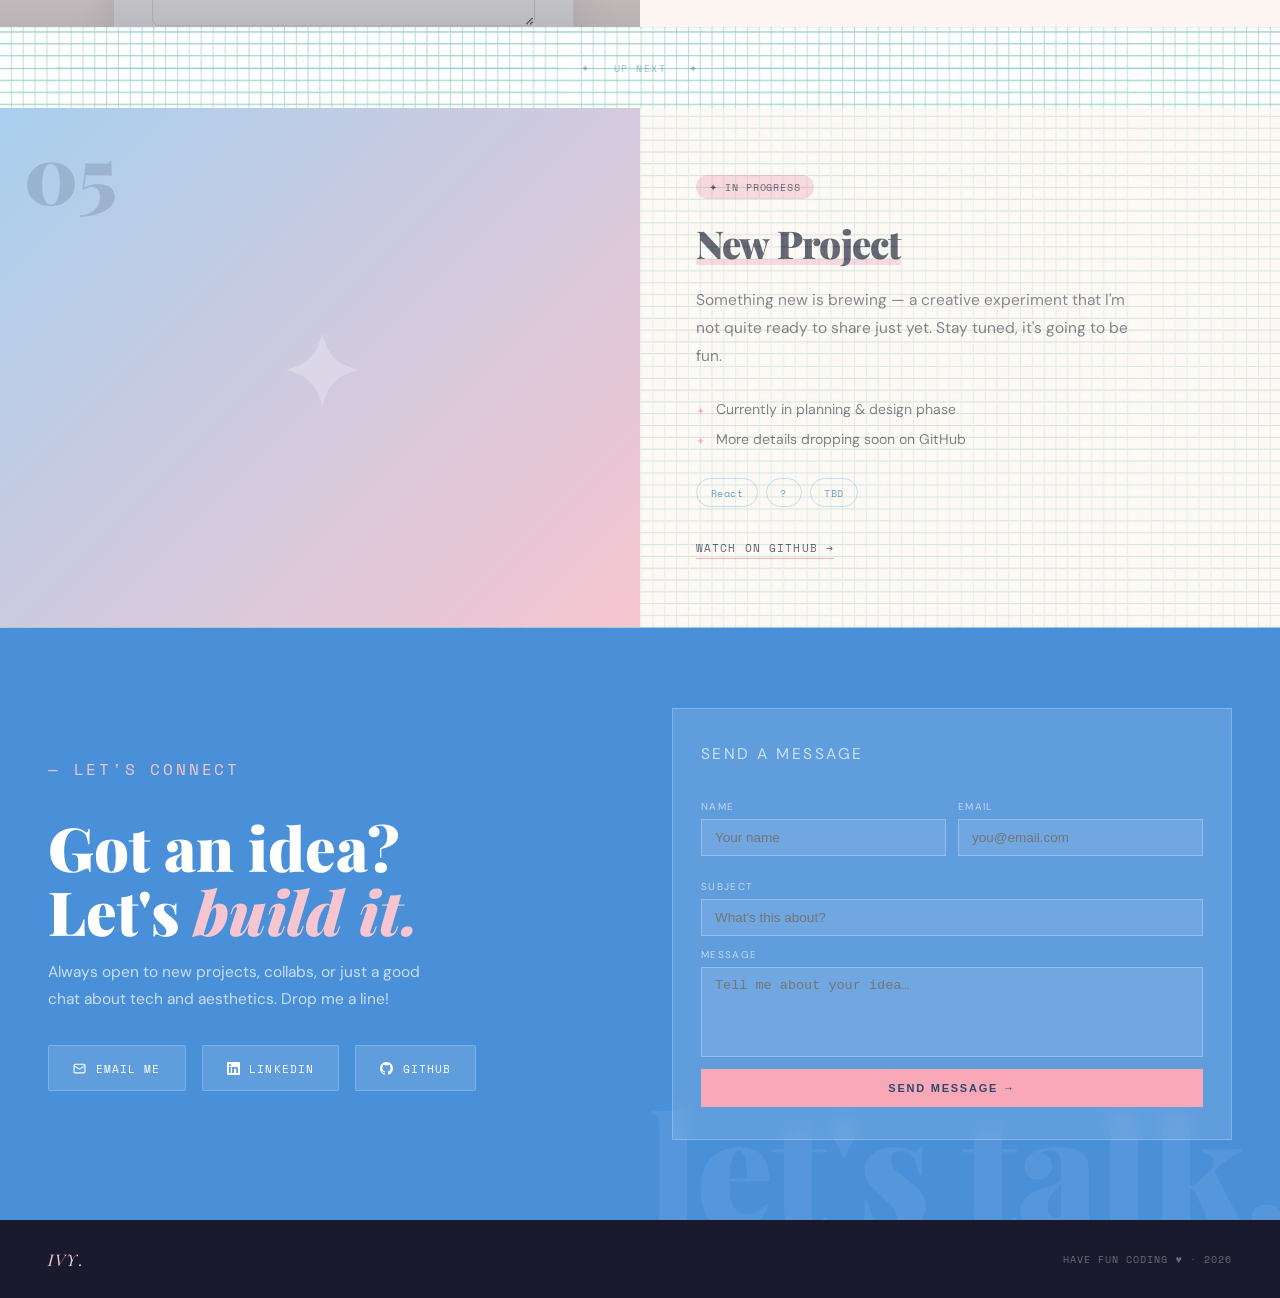
==== commit e1950725: "added project 3 4" ====
--- a/projects.html
+++ b/projects.html
@@ -928,7 +928,7 @@
         <h1 class="fade-up">Things I've <em>built.</em></h1>
         <p class="page-hero-sub fade-up">A curated collection of projects I've poured my heart into — from full-stack
             apps to creative experiments. Each one taught me something new.</p>
-        <p class="page-hero-count fade-up">4 live · 1 in progress</p>
+        <p class="page-hero-count fade-up">6 live · 1 in progress</p>
     </div>
 
     <!-- MARQUEE -->
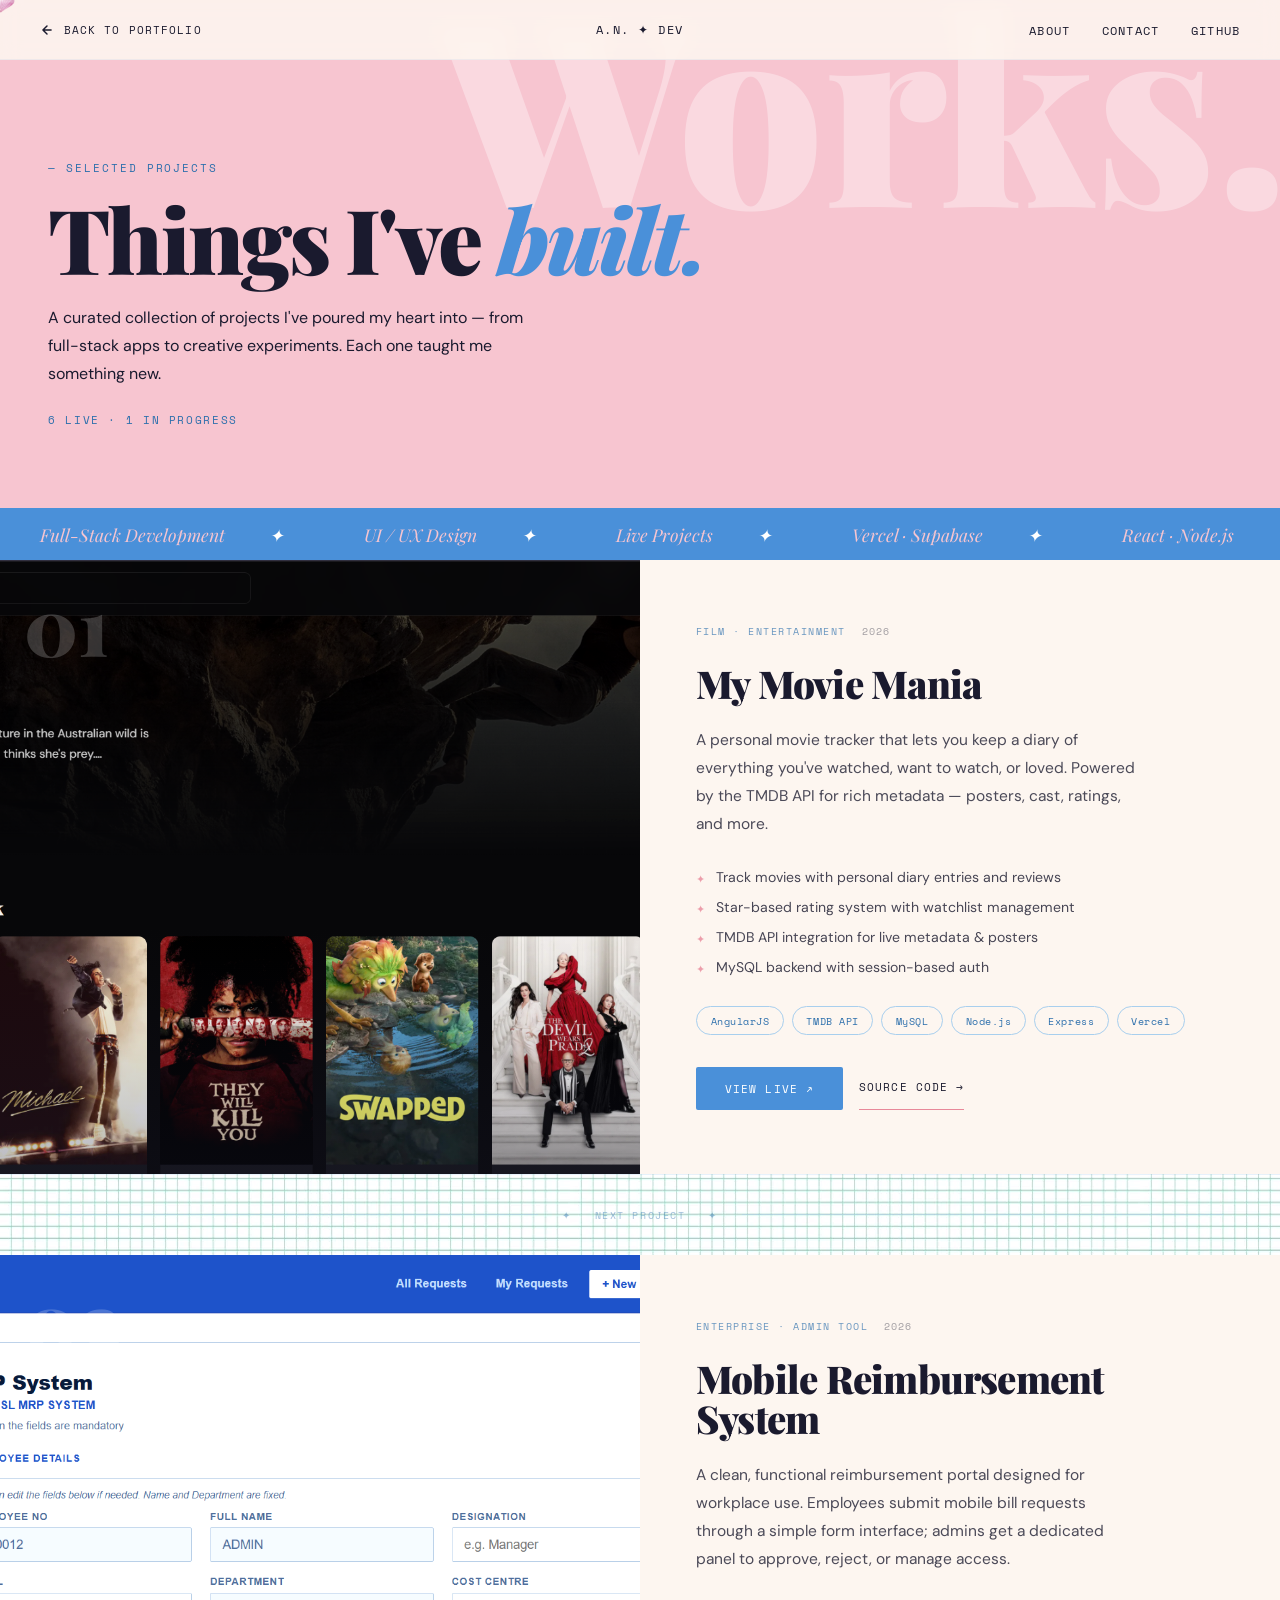
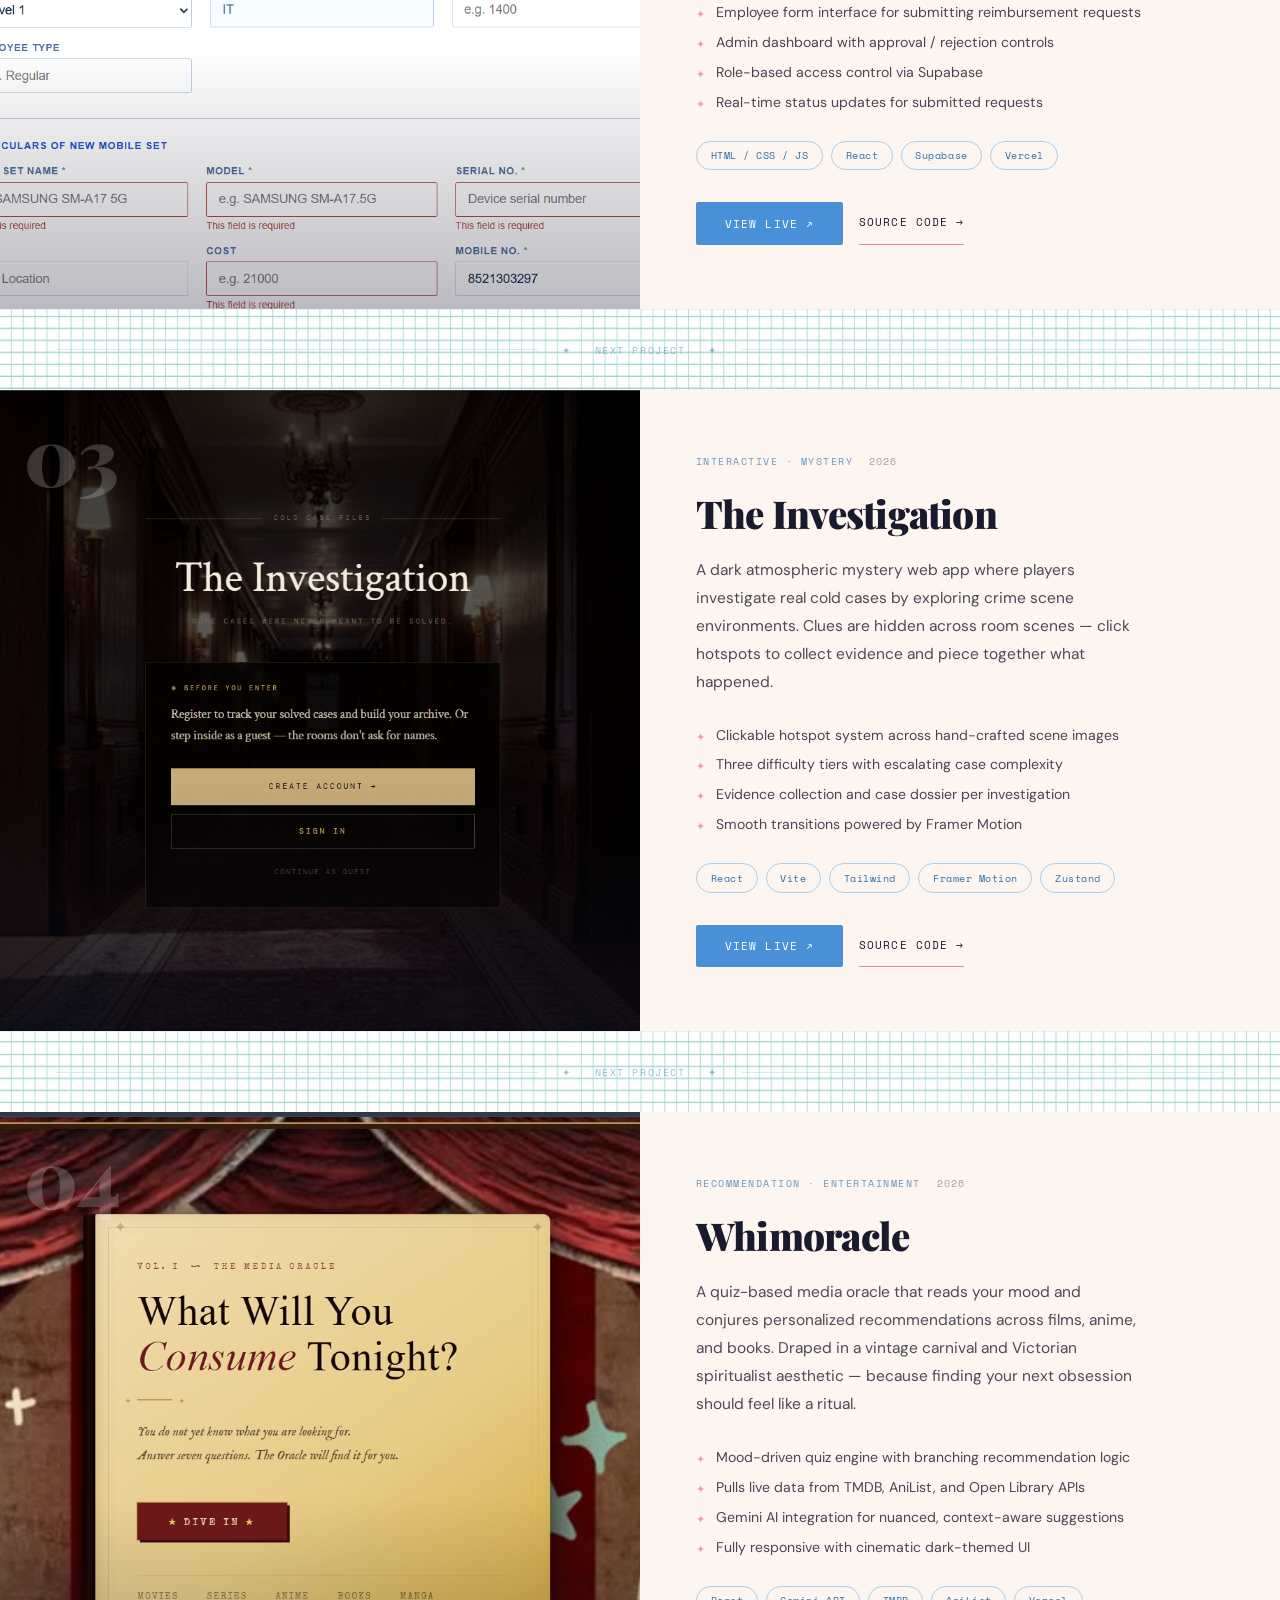
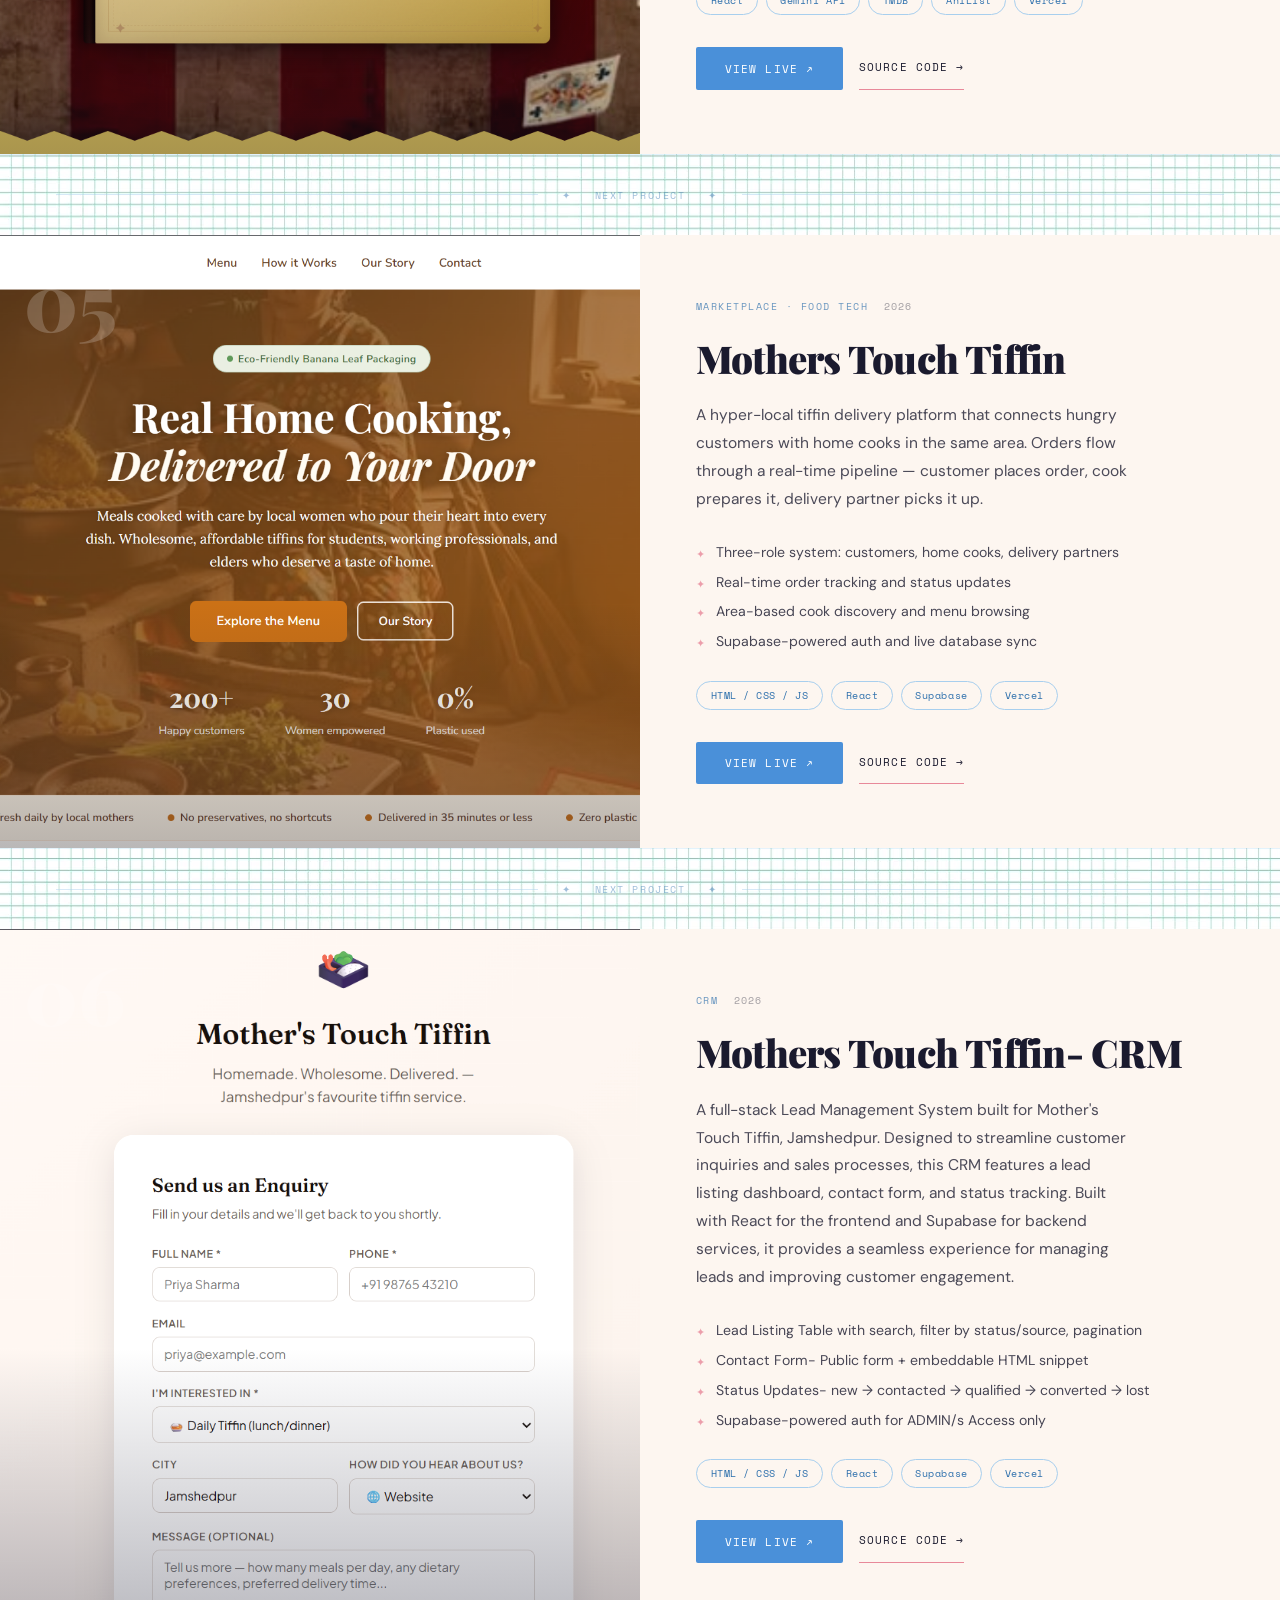
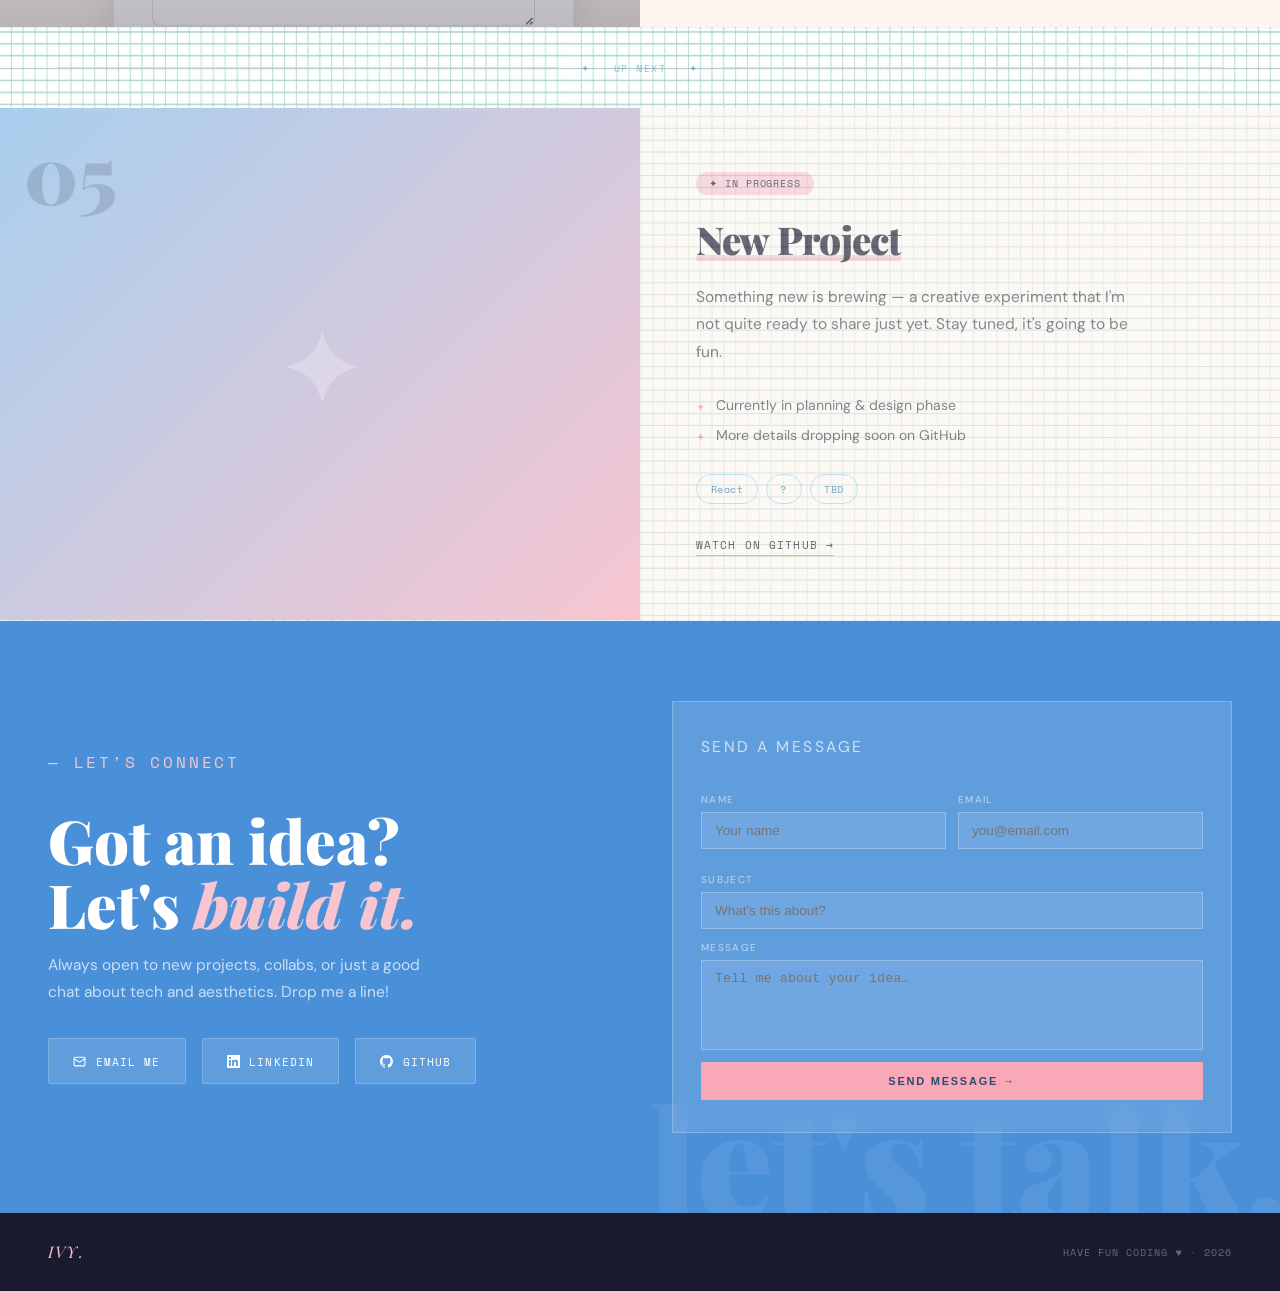
==== commit 09ab0bd1: "projects screen view changes" ====
--- a/projects.html
+++ b/projects.html
@@ -4,7 +4,7 @@
 <head>
     <meta charset="UTF-8" />
     <meta name="viewport" content="width=device-width, initial-scale=1.0" />
-    <title>Projects — Ivy ♥</title>
+    <title>Projects by Ivy</title>
     <link
         href="https://fonts.googleapis.com/css2?family=Playfair+Display:ital,wght@0,400;0,900;1,400&family=DM+Sans:wght@300;400;500&family=Space+Mono:wght@400;700&display=swap"
         rel="stylesheet" />
@@ -267,7 +267,7 @@
         .project-entry {
             display: grid;
             grid-template-columns: 1fr 1fr;
-            min-height: 520px;
+            min-height: 320px;
             border-bottom: 1px solid rgba(74, 144, 217, 0.12);
             opacity: 0;
             transform: translateY(40px);
@@ -291,7 +291,7 @@
         .project-visual {
             position: relative;
             overflow: hidden;
-            min-height: 400px;
+            min-height: 320px;
         }
 
         .project-visual img {
@@ -373,11 +373,10 @@
             transform: translateY(0);
         }
 
-        /* No-image fallback */
         .project-visual-fallback {
             width: 100%;
             height: 100%;
-            min-height: 400px;
+            min-height: 320px;
             display: flex;
             align-items: center;
             justify-content: center;
@@ -737,11 +736,11 @@
             }
 
             .project-visual {
-                min-height: 280px;
+                min-height: 220px;
             }
 
             .project-visual-fallback {
-                min-height: 280px;
+                min-height: 220px;
             }
 
             .project-content {
@@ -913,7 +912,7 @@
             </svg>
             Back to Portfolio
         </a>
-        <span class="nav-logo">ivy ✦ dev</span>
+        <span class="nav-logo">A.N. ✦ dev</span>
         <ul class="nav-links">
             <li><a href="index.html#about">About</a></li>
             <li><a href="index.html#contact">Contact</a></li>
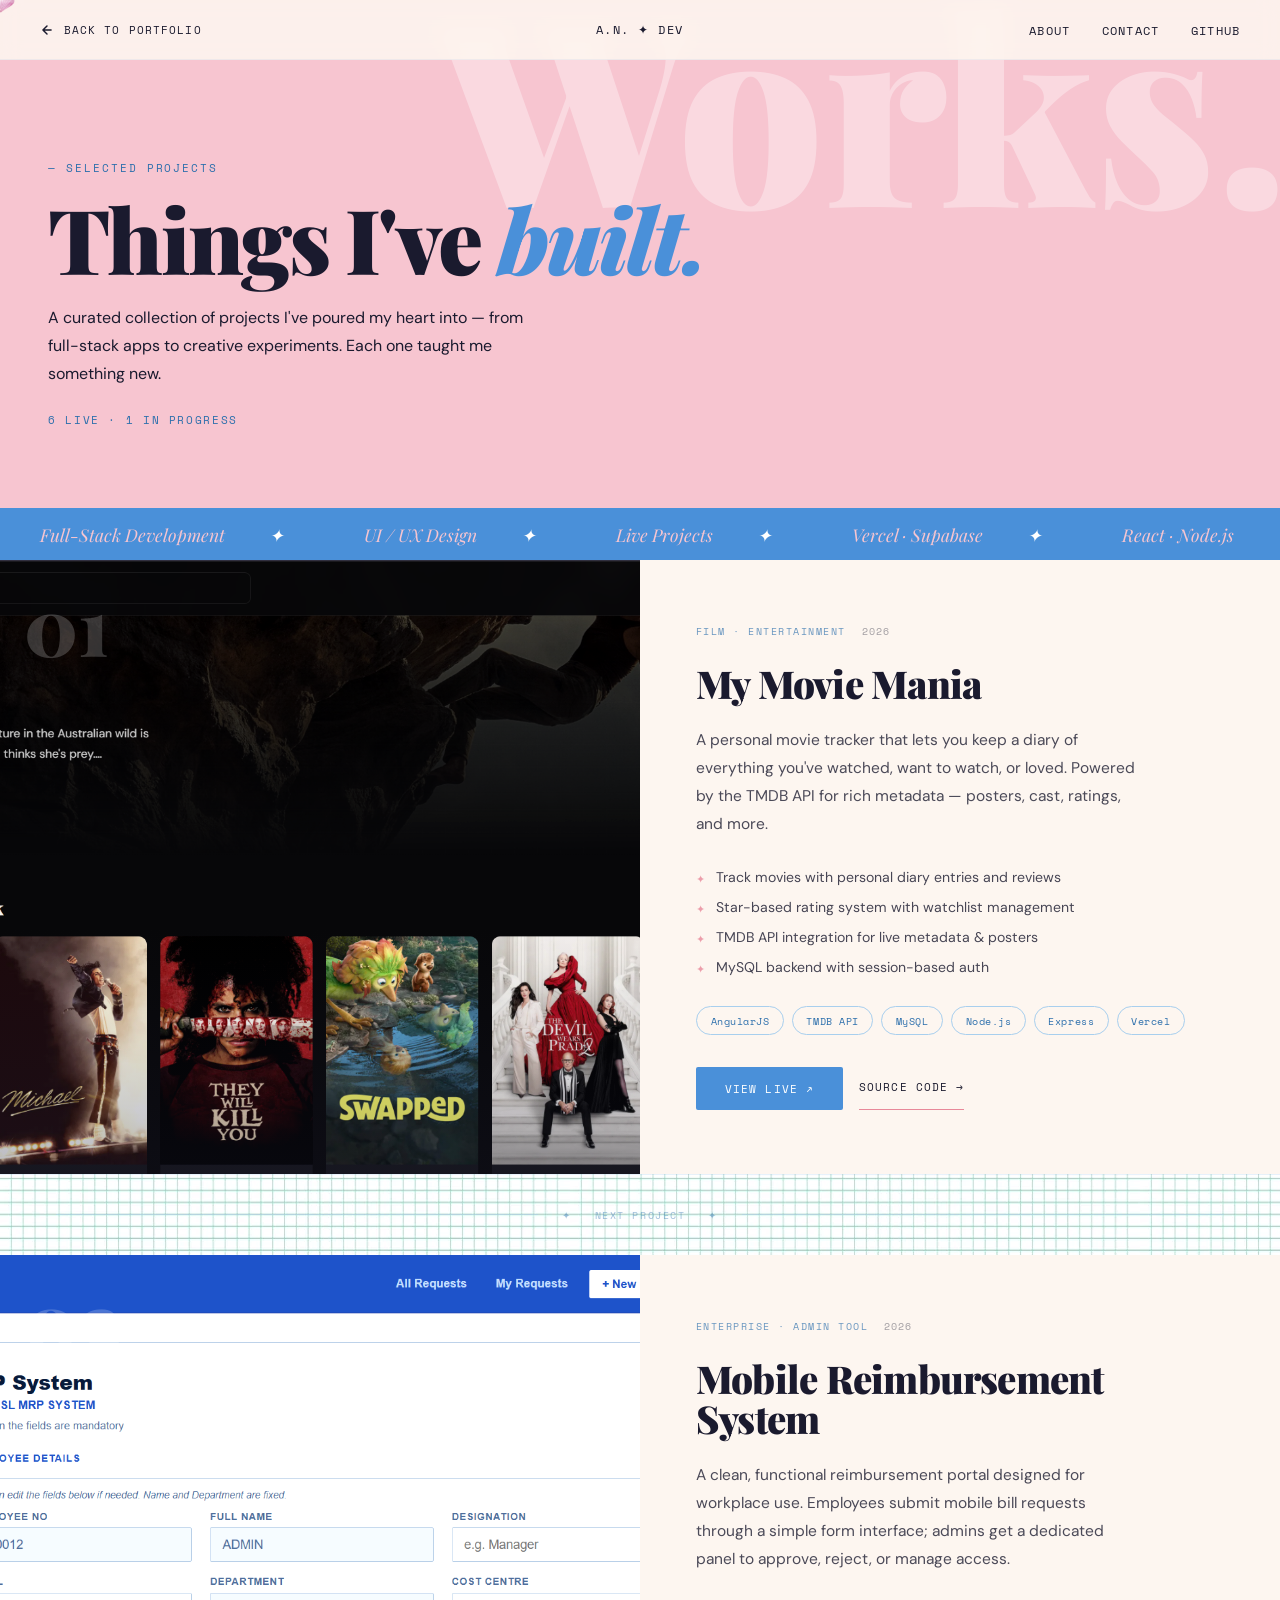
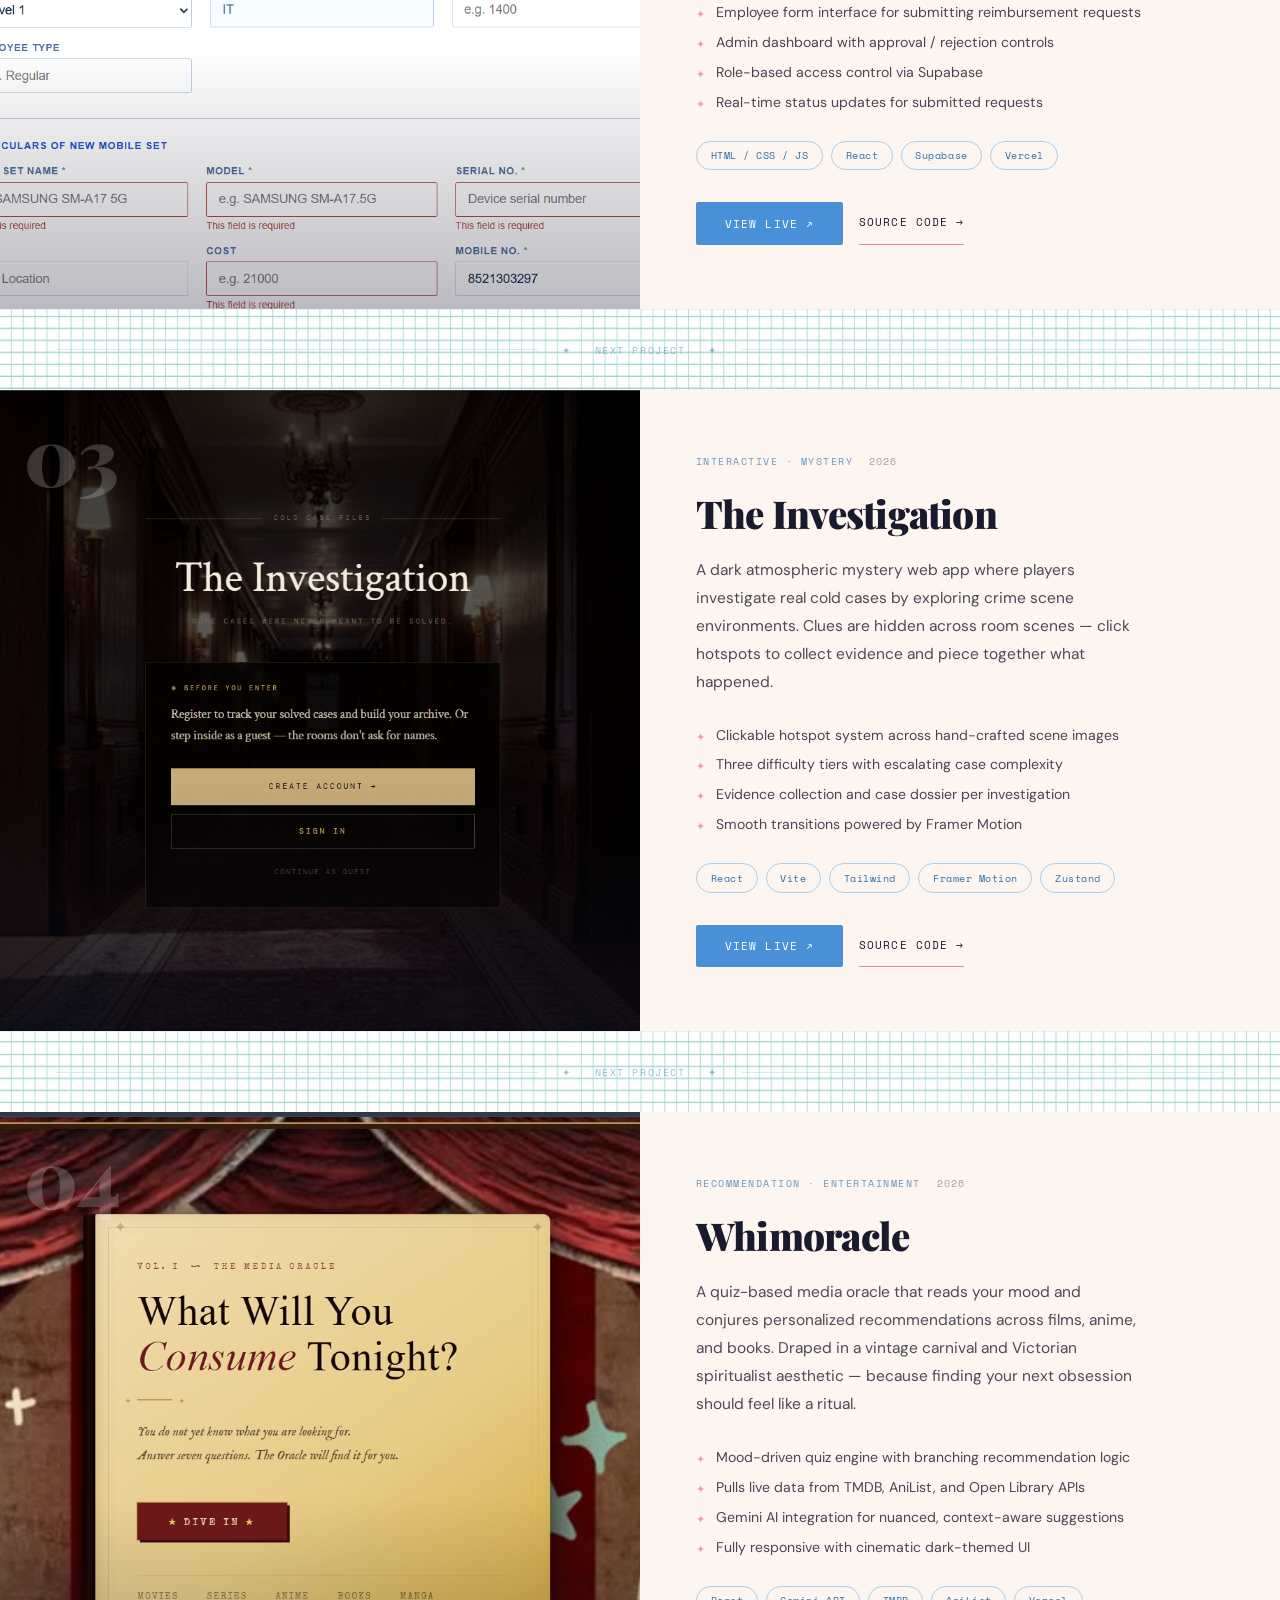
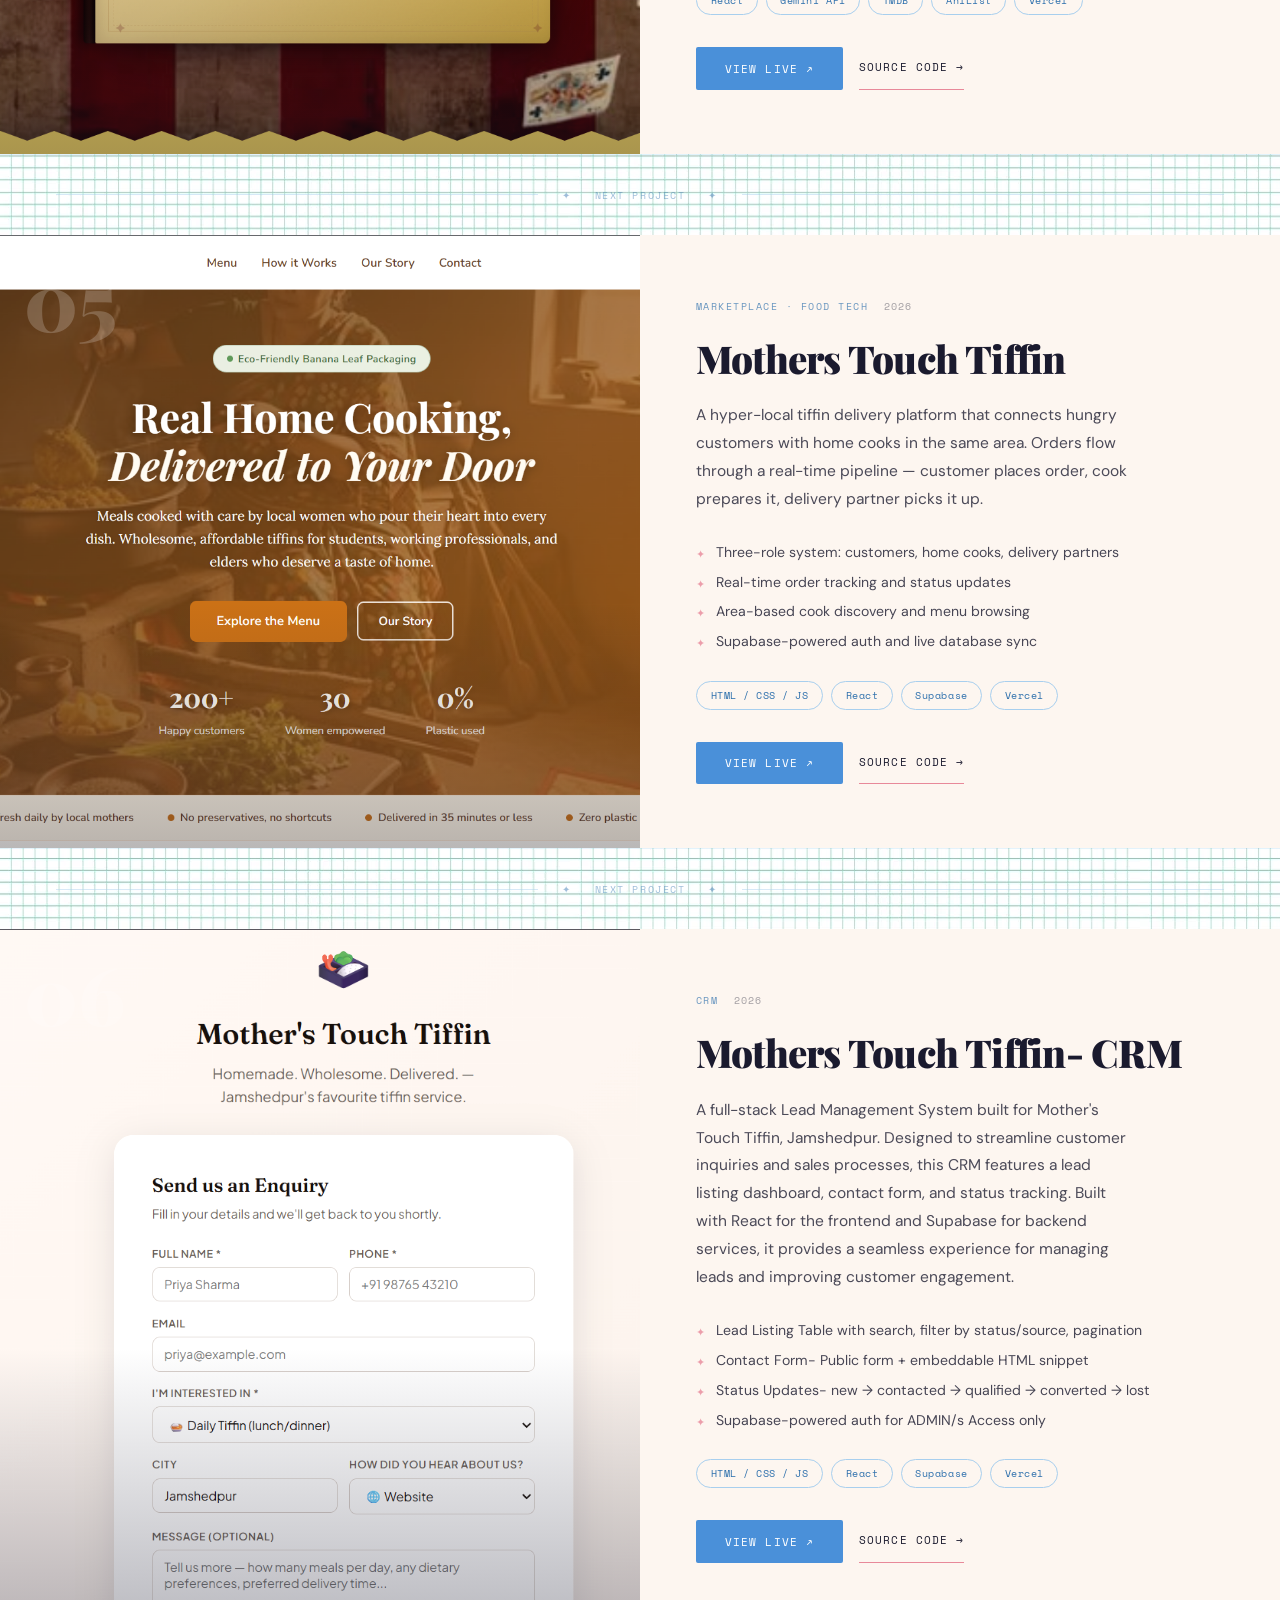
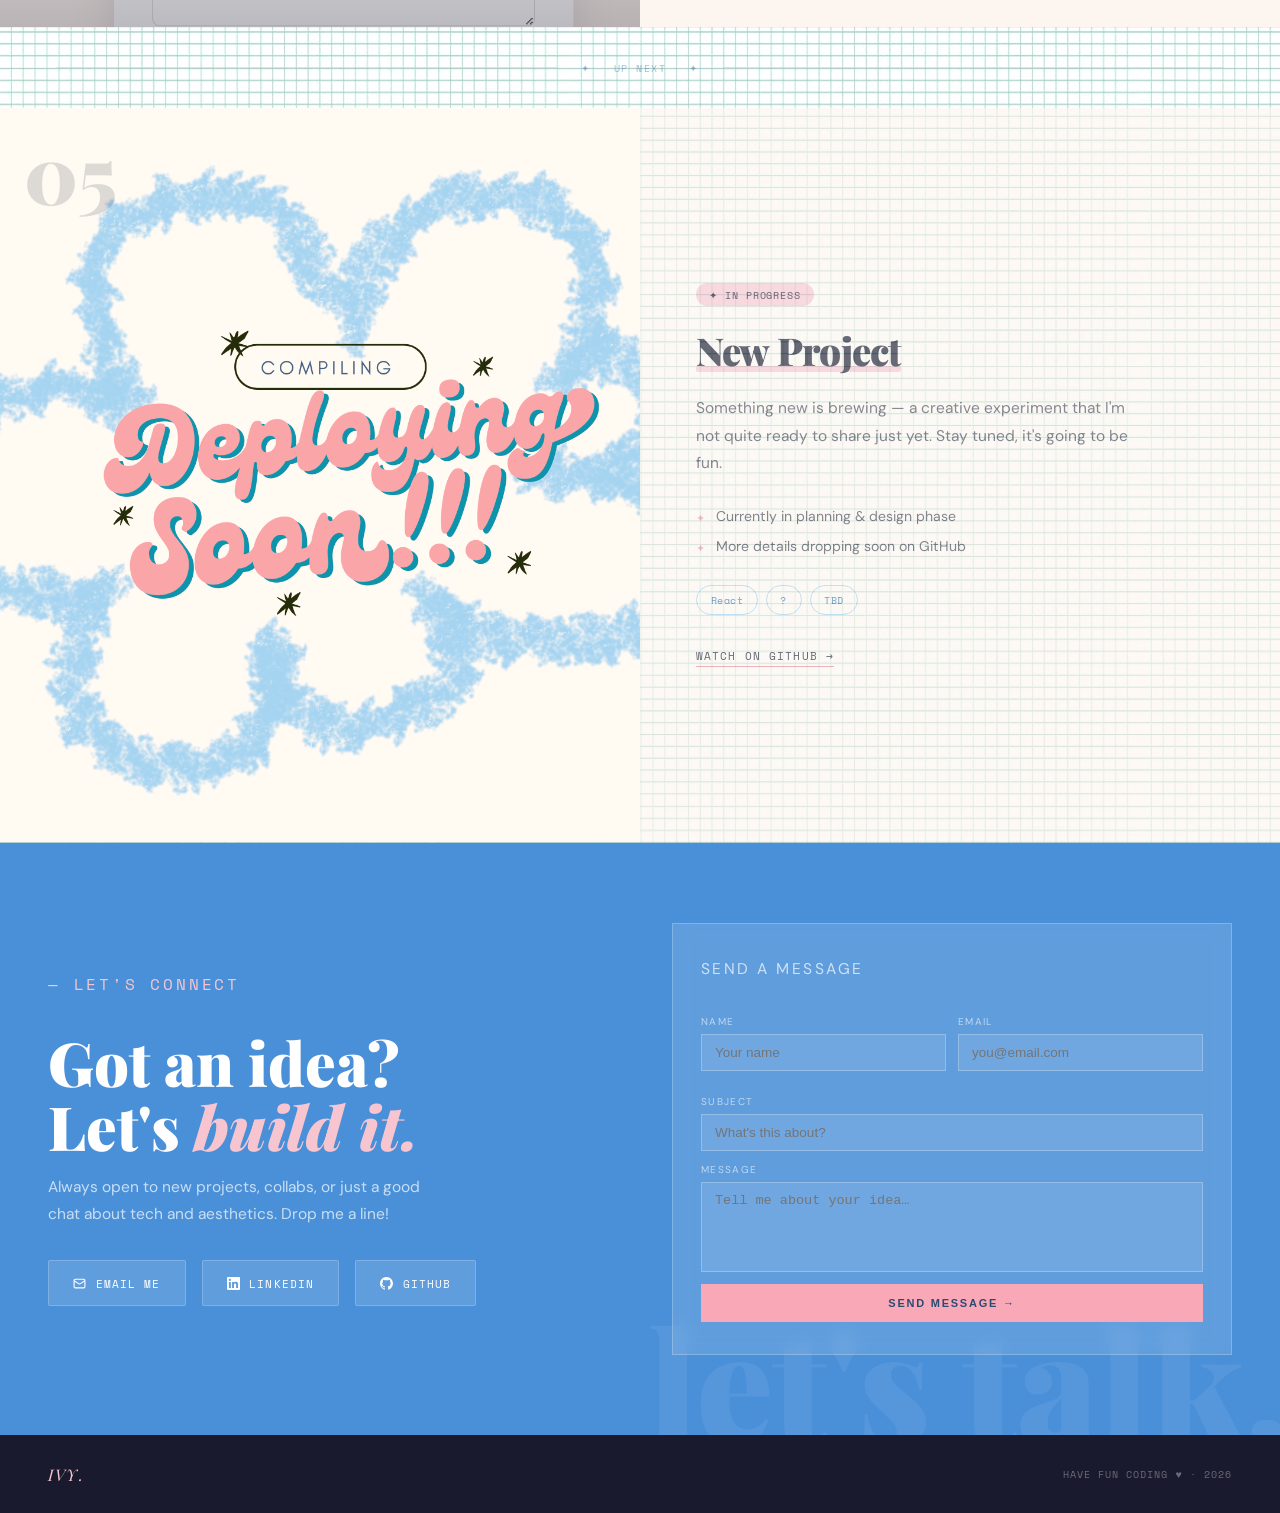
==== commit b06e1995: "projects screen view changes" ====
--- a/projects.html
+++ b/projects.html
@@ -267,7 +267,7 @@
         .project-entry {
             display: grid;
             grid-template-columns: 1fr 1fr;
-            min-height: 320px;
+            min-height: 280px;
             border-bottom: 1px solid rgba(74, 144, 217, 0.12);
             opacity: 0;
             transform: translateY(40px);
@@ -291,7 +291,7 @@
         .project-visual {
             position: relative;
             overflow: hidden;
-            min-height: 320px;
+            min-height: 280px;
         }
 
         .project-visual img {
@@ -376,7 +376,7 @@
         .project-visual-fallback {
             width: 100%;
             height: 100%;
-            min-height: 320px;
+            min-height: 280px;
             display: flex;
             align-items: center;
             justify-content: center;
@@ -736,11 +736,11 @@
             }
 
             .project-visual {
-                min-height: 220px;
+                min-height: 200px;
             }
 
             .project-visual-fallback {
-                min-height: 220px;
+                min-height: 200px;
             }
 
             .project-content {
@@ -1213,6 +1213,7 @@
         <!-- PROJECT 07: Coming Soon -->
         <div class="project-entry coming-soon">
             <div class="project-visual">
+                <img src="assets/new.png" alt="New Project">
                 <div class="project-visual-fallback"
                     style="background: linear-gradient(135deg, var(--blue-lt) 0%, var(--pink) 100%);">
                     ✦
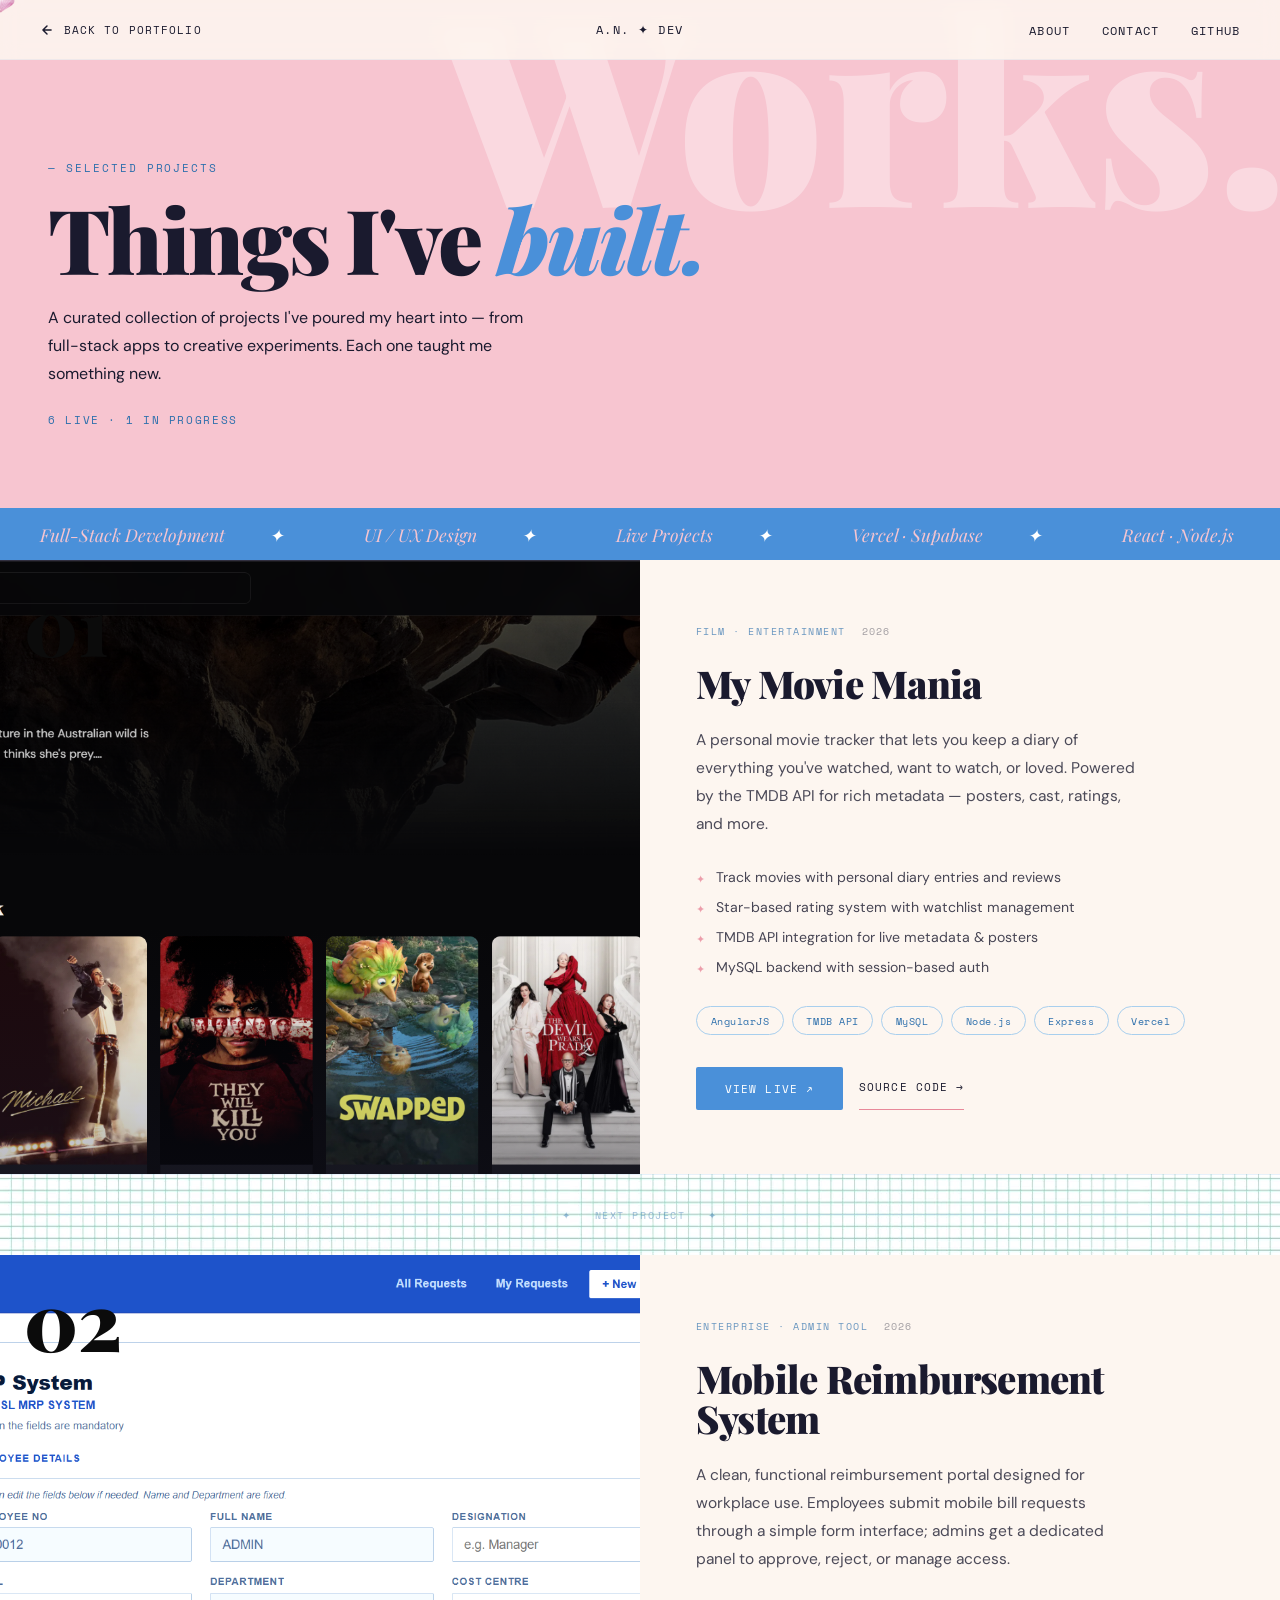
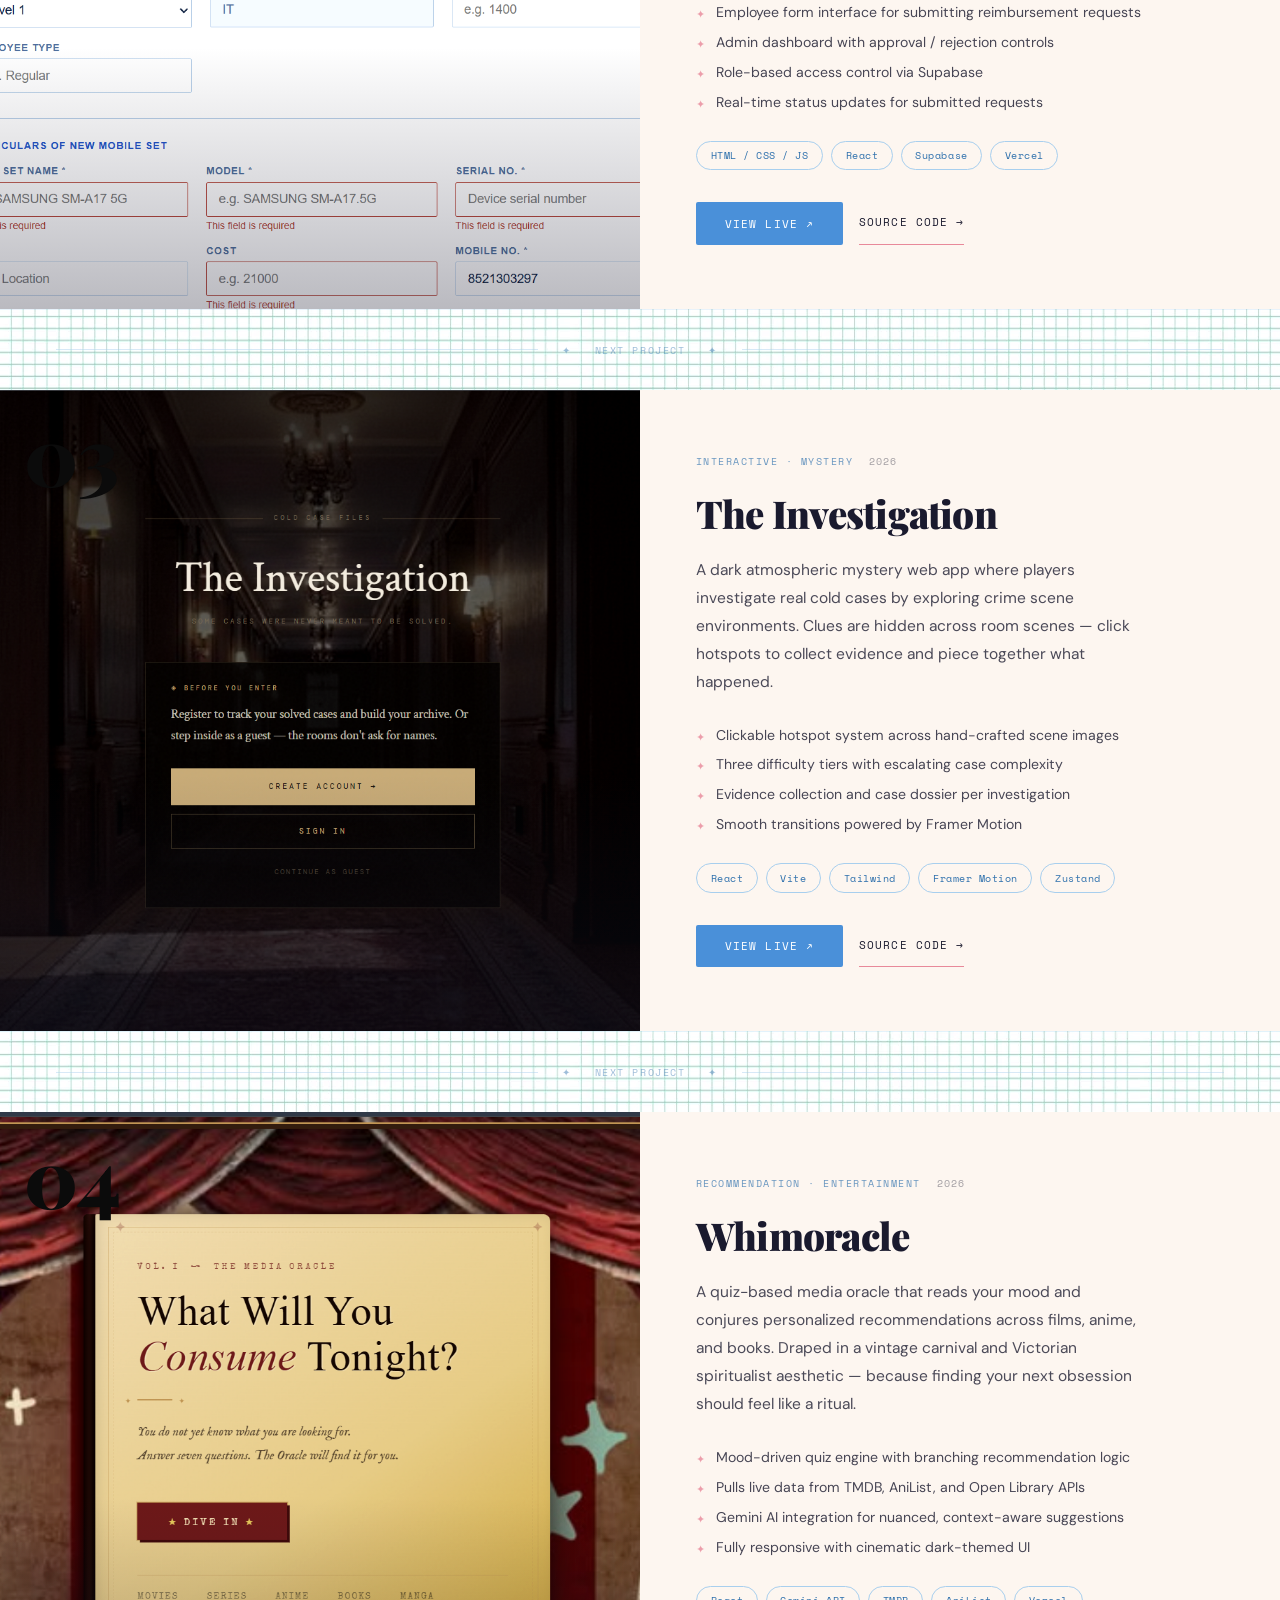
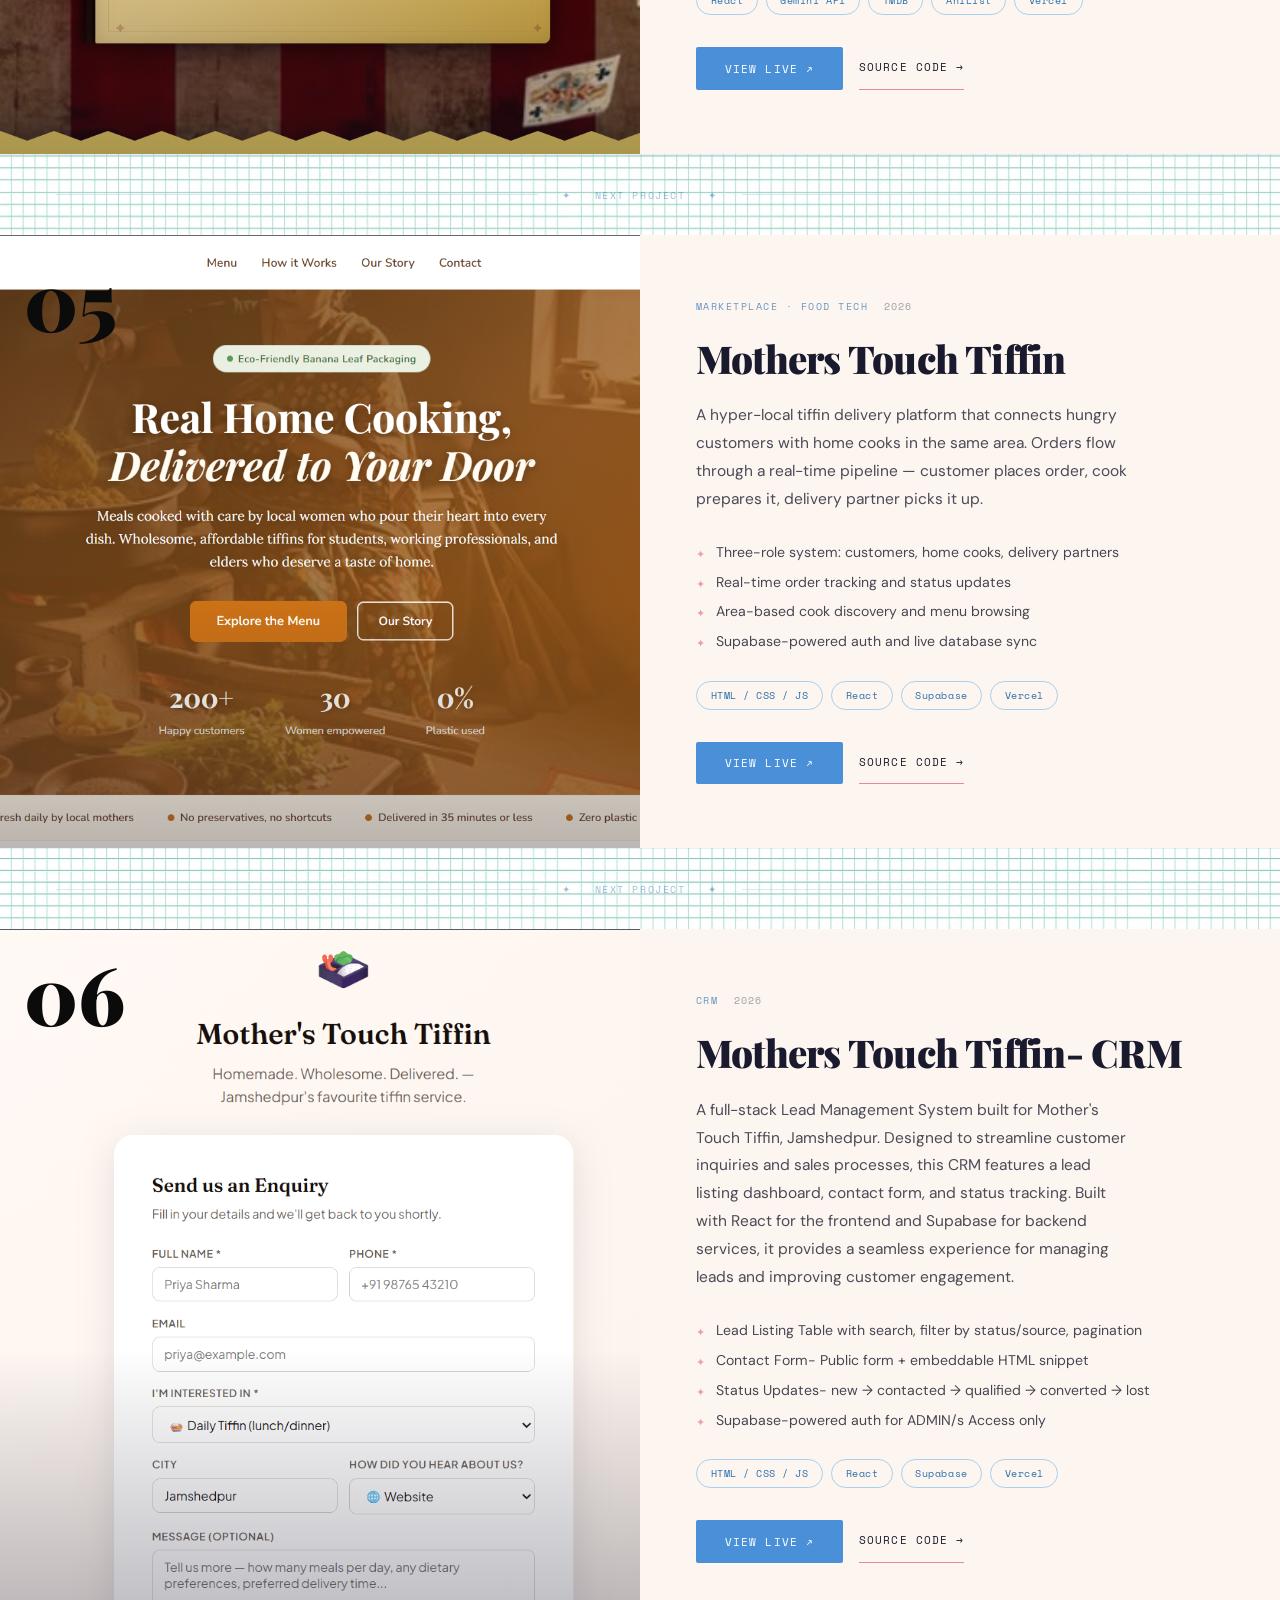
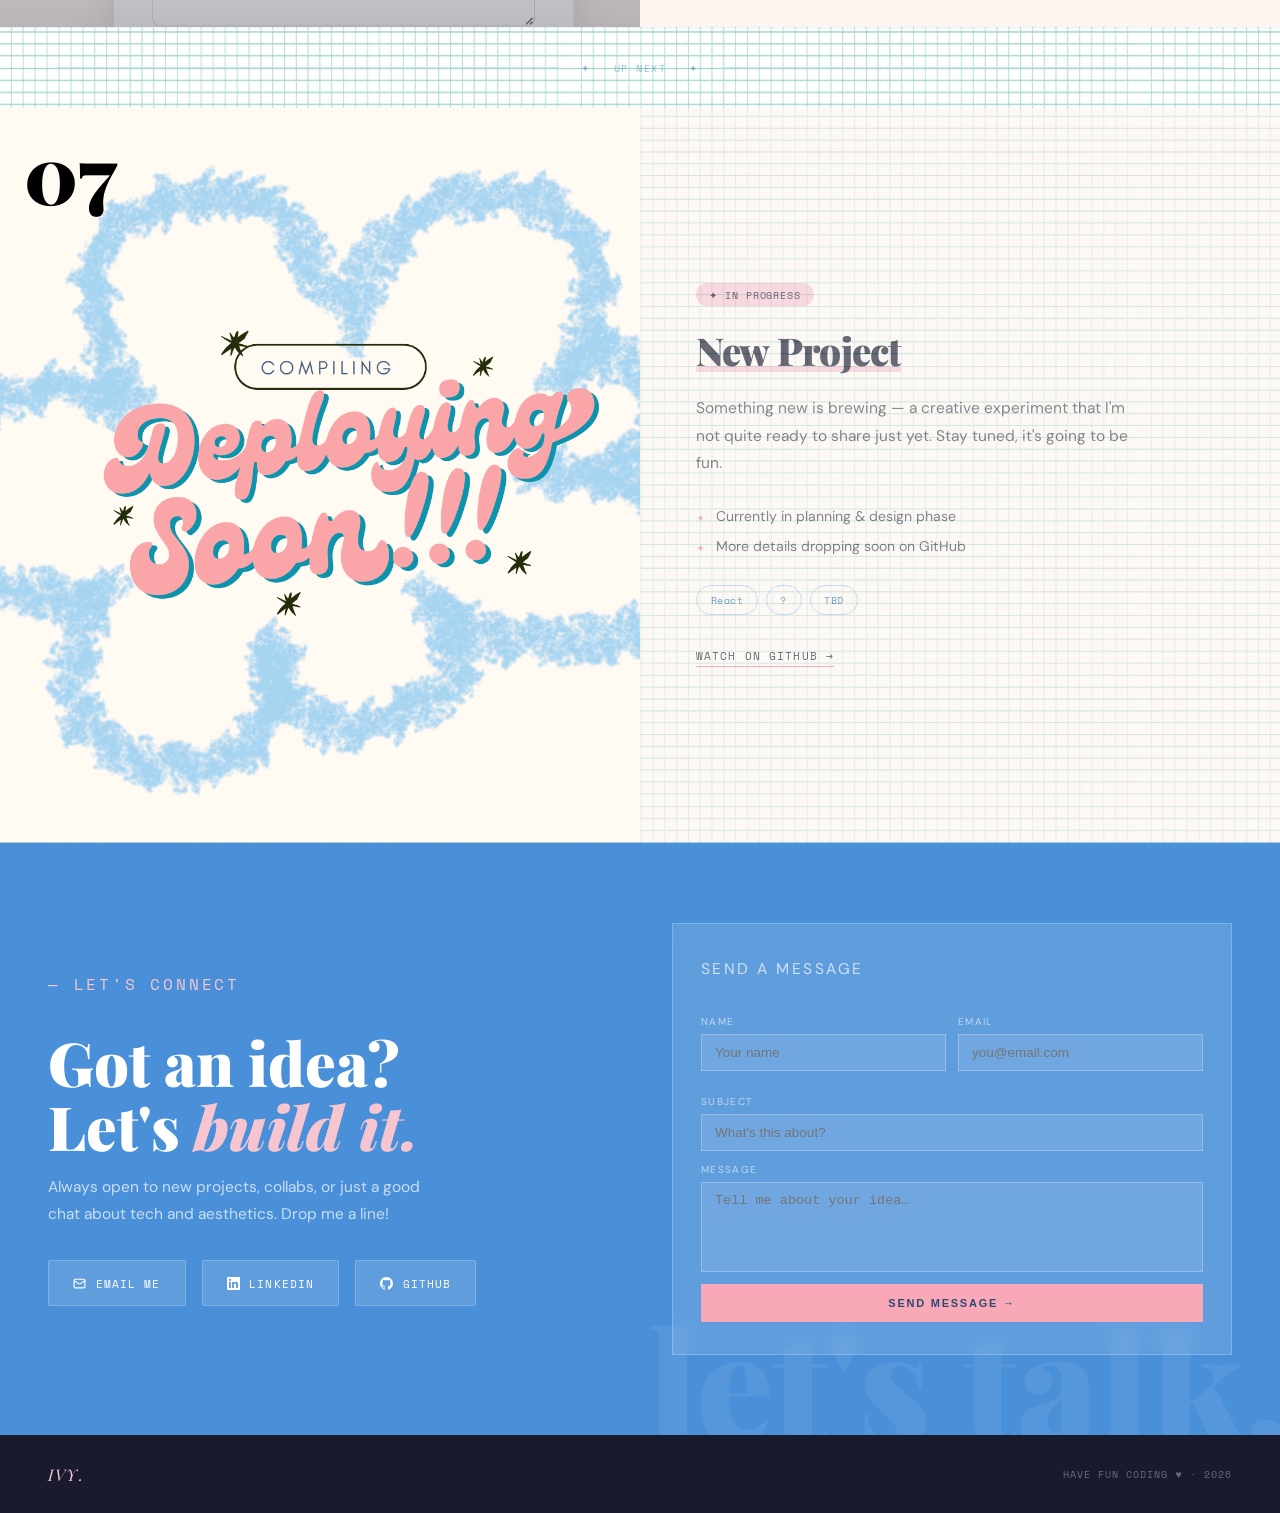
==== commit 4daf8ce0: "projects screen view changes" ====
--- a/projects.html
+++ b/projects.html
@@ -323,7 +323,7 @@
             font-weight: 900;
             font-size: 5rem;
             line-height: 1;
-            color: rgba(255, 255, 255, 0.2);
+            color: rgb(11, 11, 11);
             pointer-events: none;
         }
 
@@ -1218,7 +1218,7 @@
                     style="background: linear-gradient(135deg, var(--blue-lt) 0%, var(--pink) 100%);">
                     ✦
                 </div>
-                <div class="project-num" style="color: rgba(26,26,46,0.15);">05</div>
+                <div class="project-num" style="color: rgb(0, 0, 0);">07</div>
             </div>
             <div class="project-content">
                 <div class="project-meta">
@@ -1257,7 +1257,6 @@
     </footer>
 
     <script>
-        // Cursor
         const cursor = document.getElementById('cursor');
         let mx = 0, my = 0;
         document.addEventListener('mousemove', e => { mx = e.clientX; my = e.clientY; });
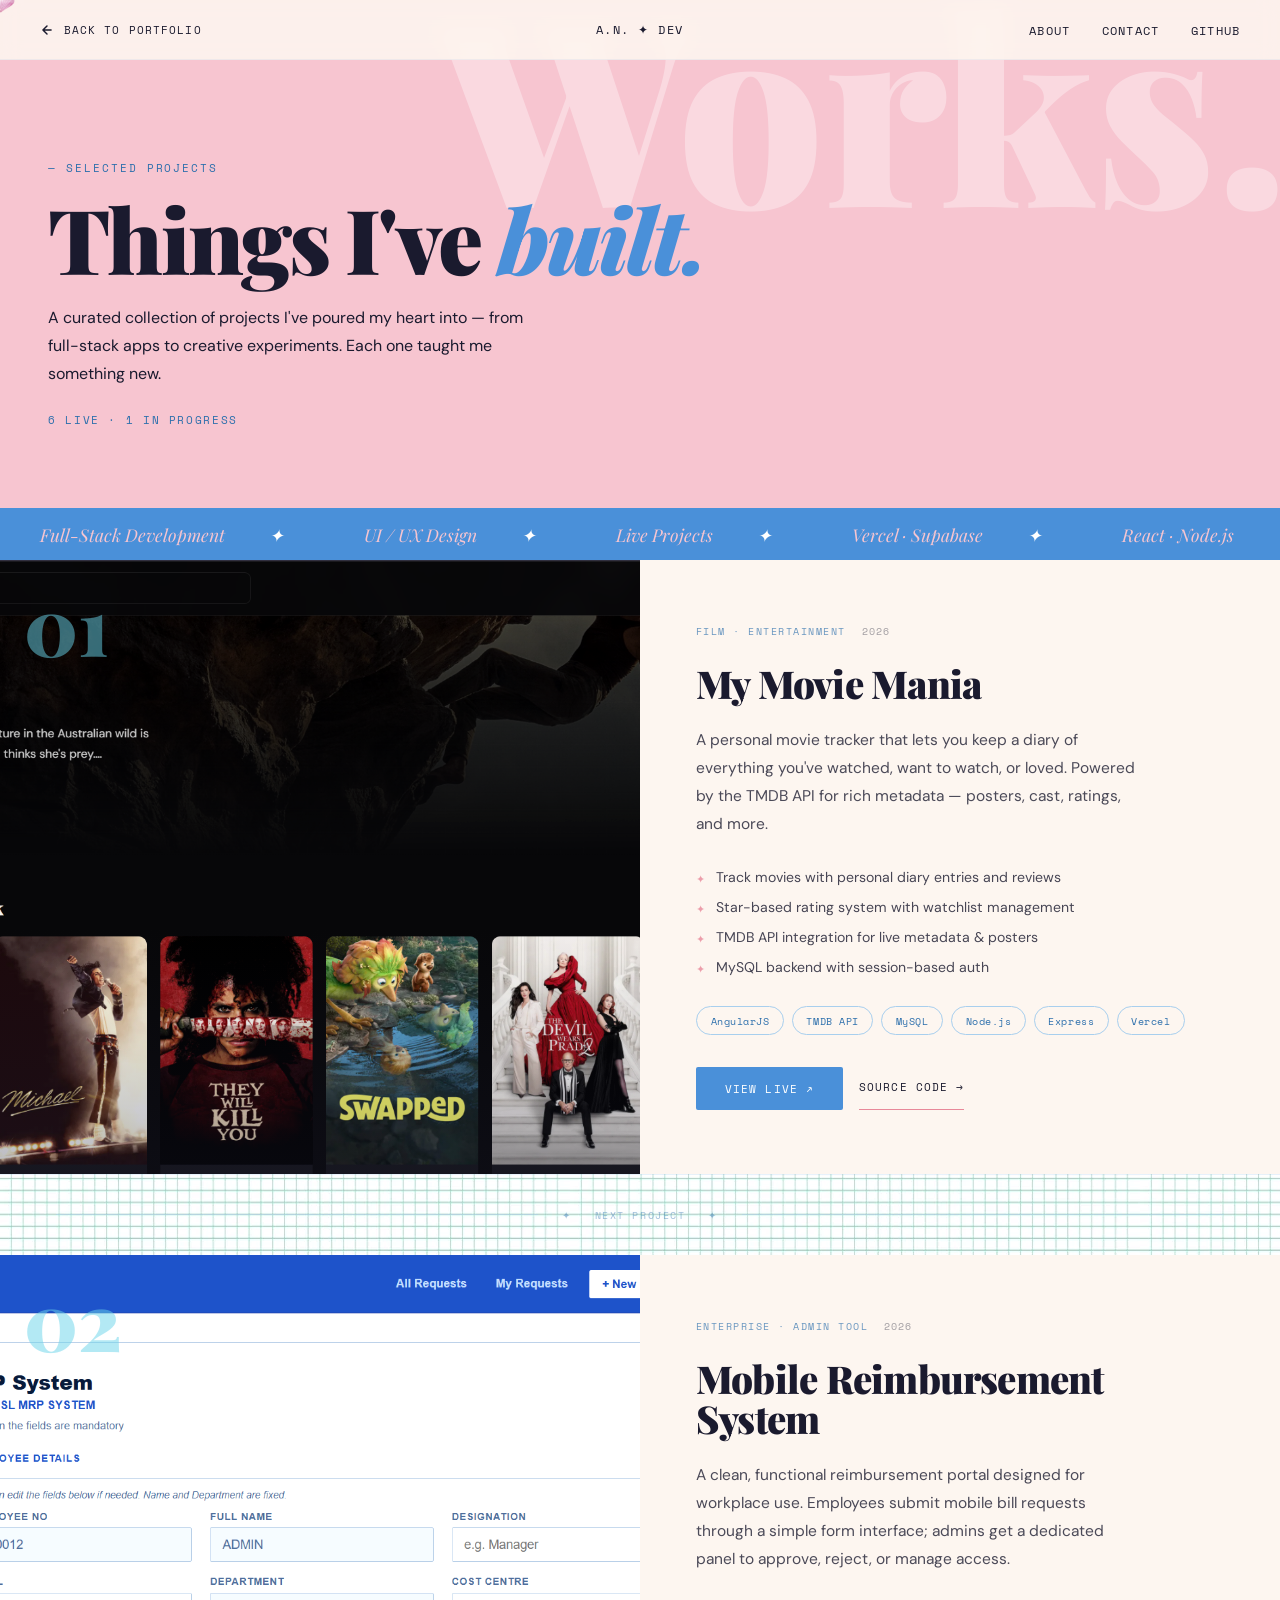
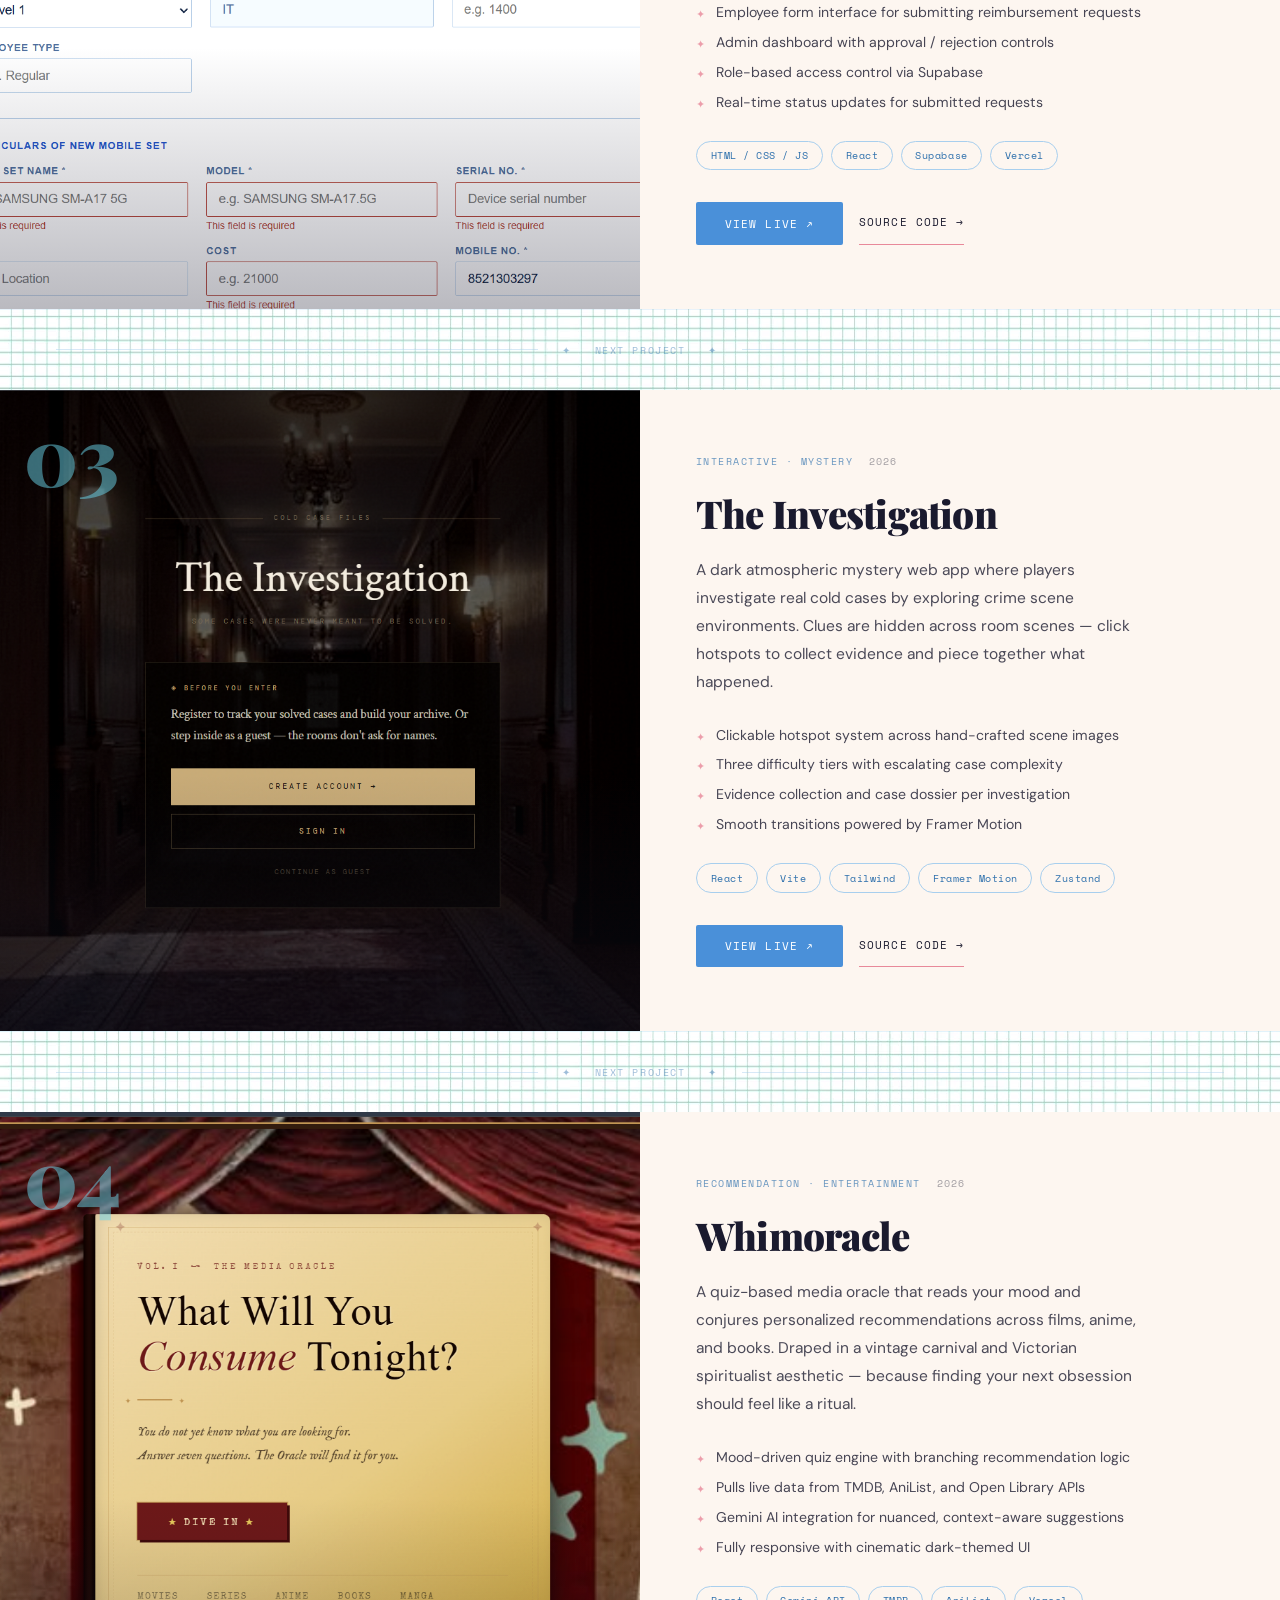
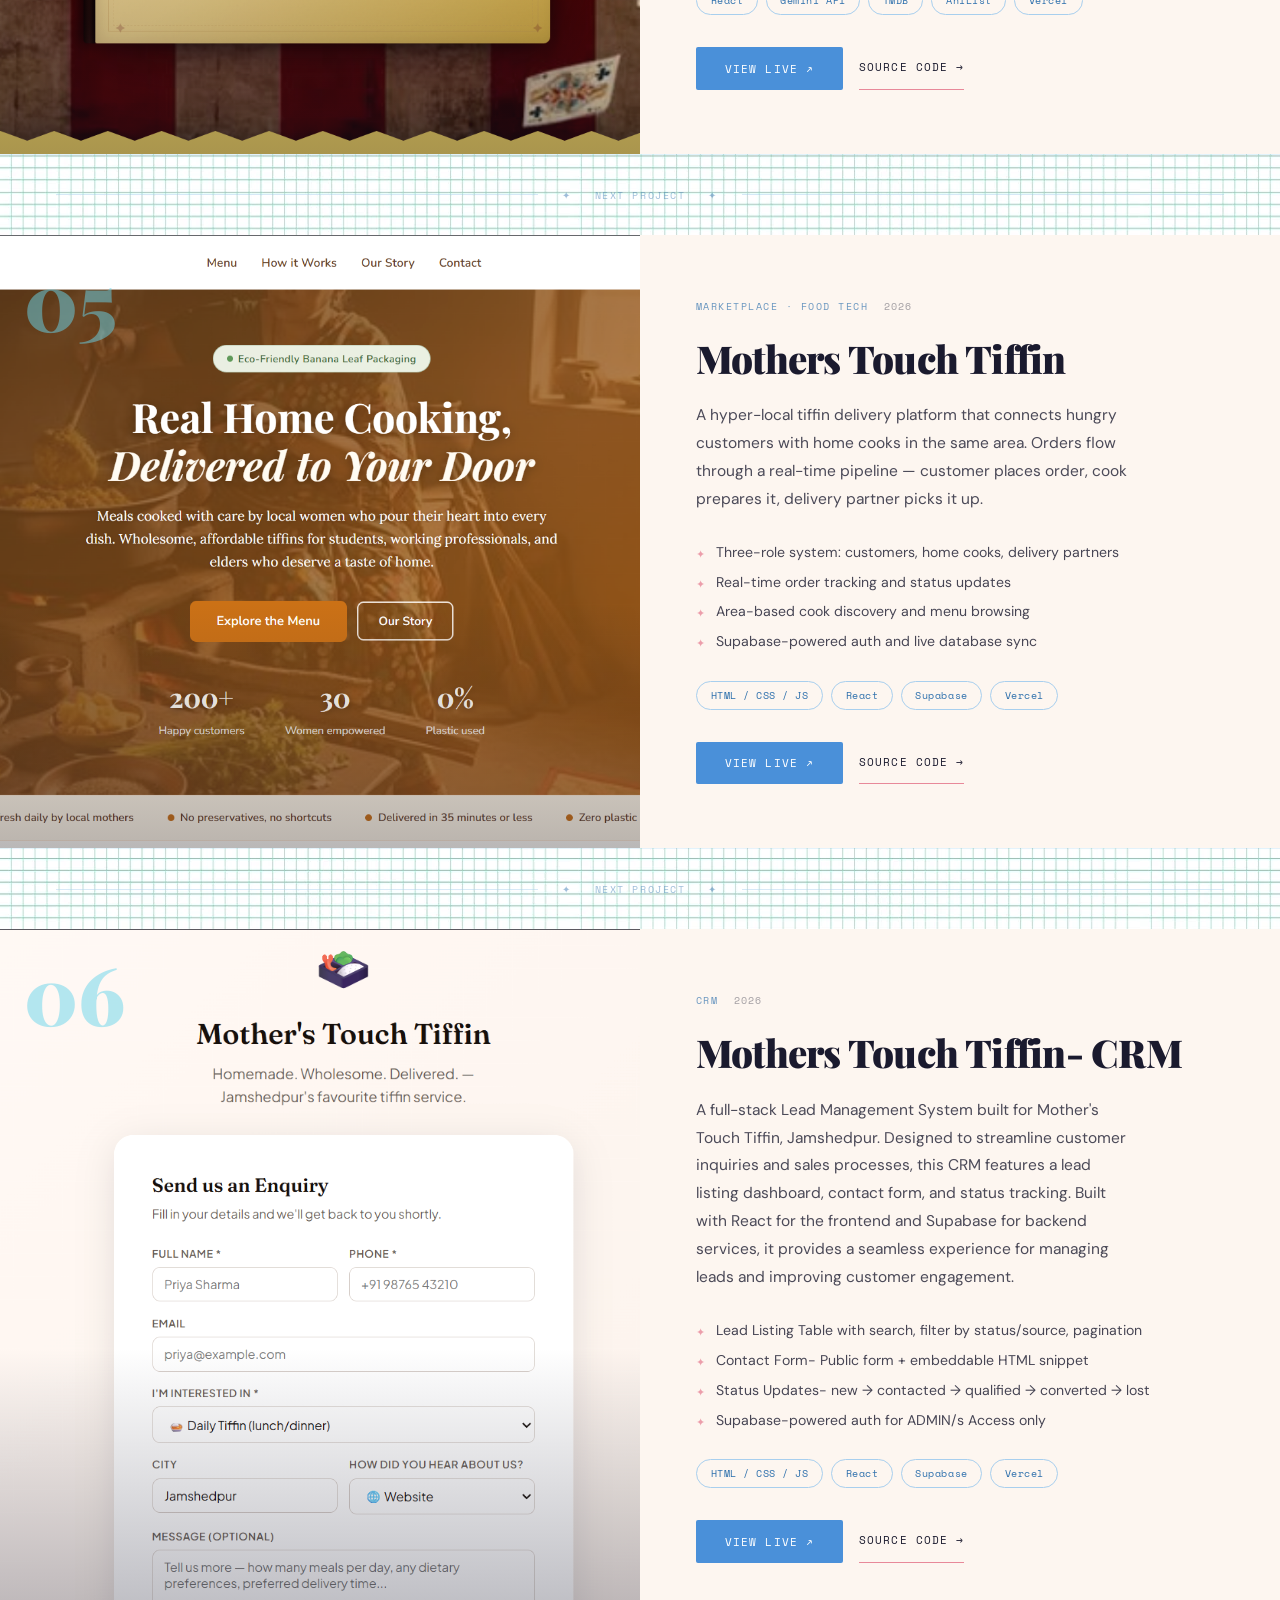
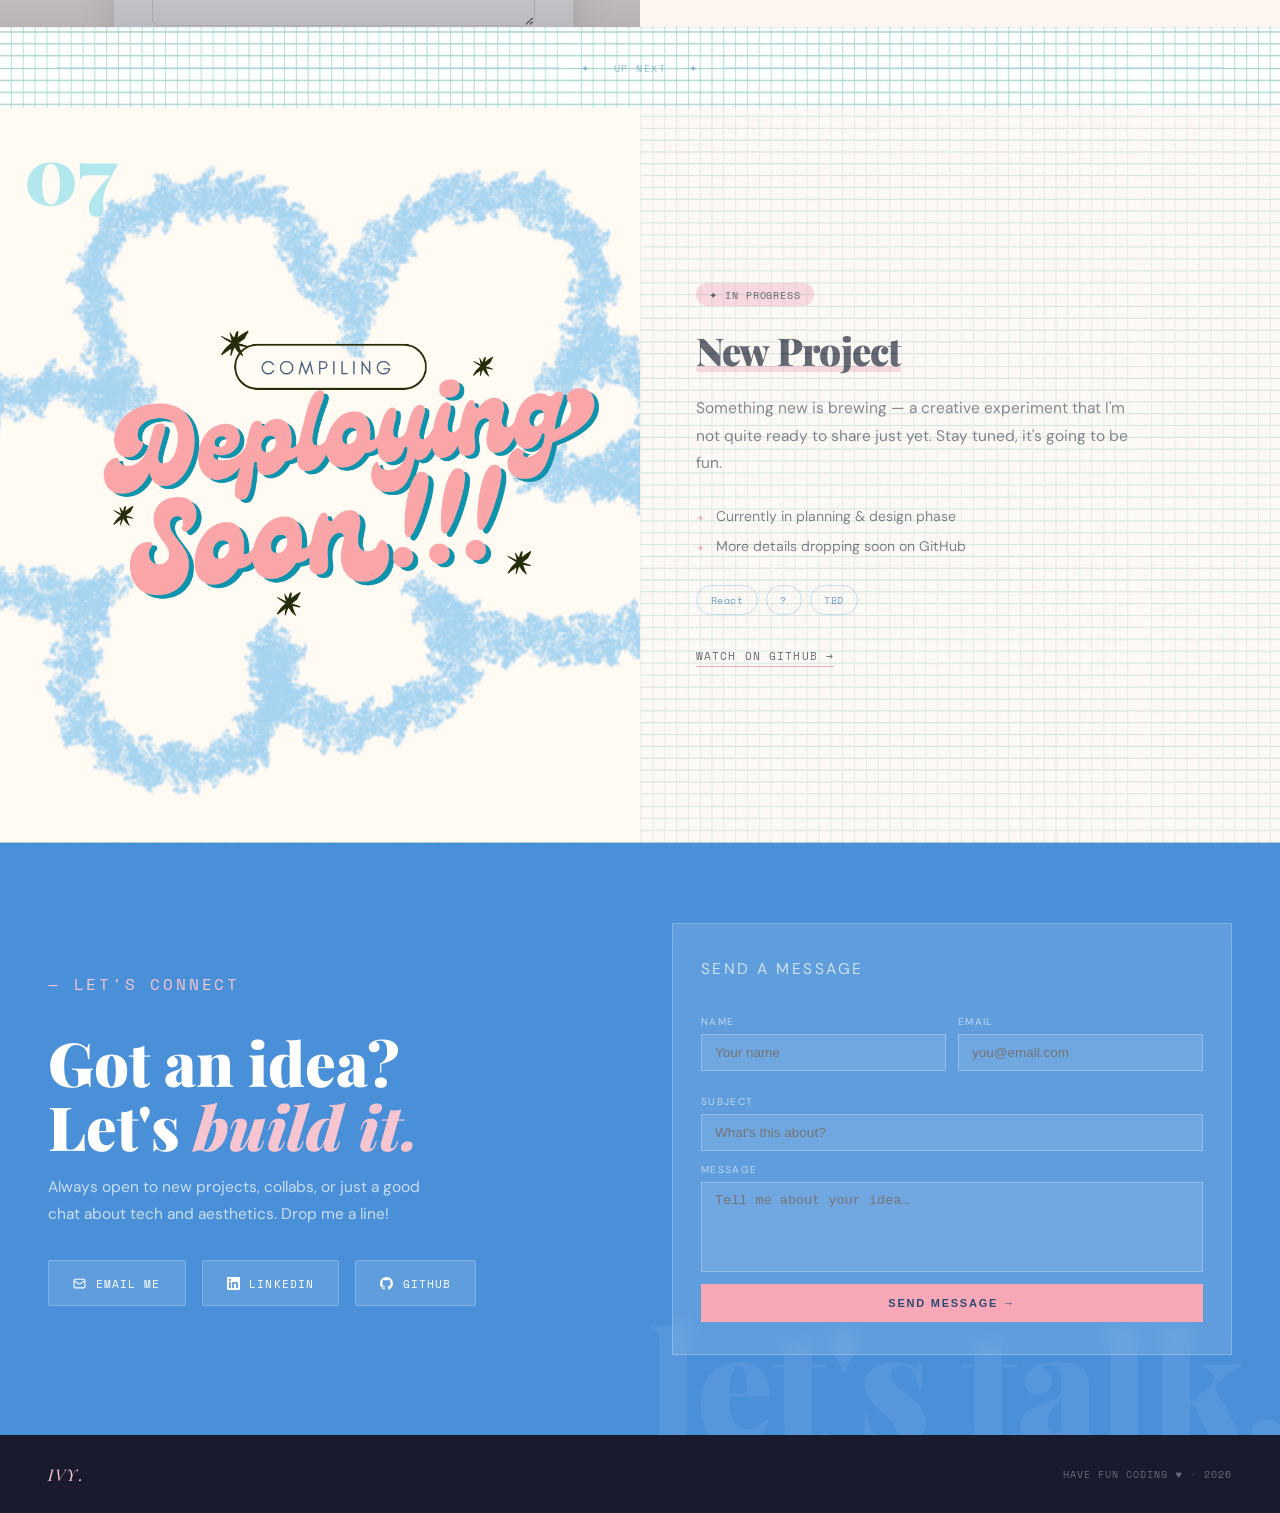
==== commit 33b7dca2: "projects screen view changes" ====
--- a/projects.html
+++ b/projects.html
@@ -323,7 +323,7 @@
             font-weight: 900;
             font-size: 5rem;
             line-height: 1;
-            color: rgb(11, 11, 11);
+            color: rgba(105, 211, 234, 0.511);
             pointer-events: none;
         }
 
@@ -1218,7 +1218,7 @@
                     style="background: linear-gradient(135deg, var(--blue-lt) 0%, var(--pink) 100%);">
                     ✦
                 </div>
-                <div class="project-num" style="color: rgb(0, 0, 0);">07</div>
+                <div class="project-num" style="color: rgba(105, 211, 234, 0.511);">07</div>
             </div>
             <div class="project-content">
                 <div class="project-meta">
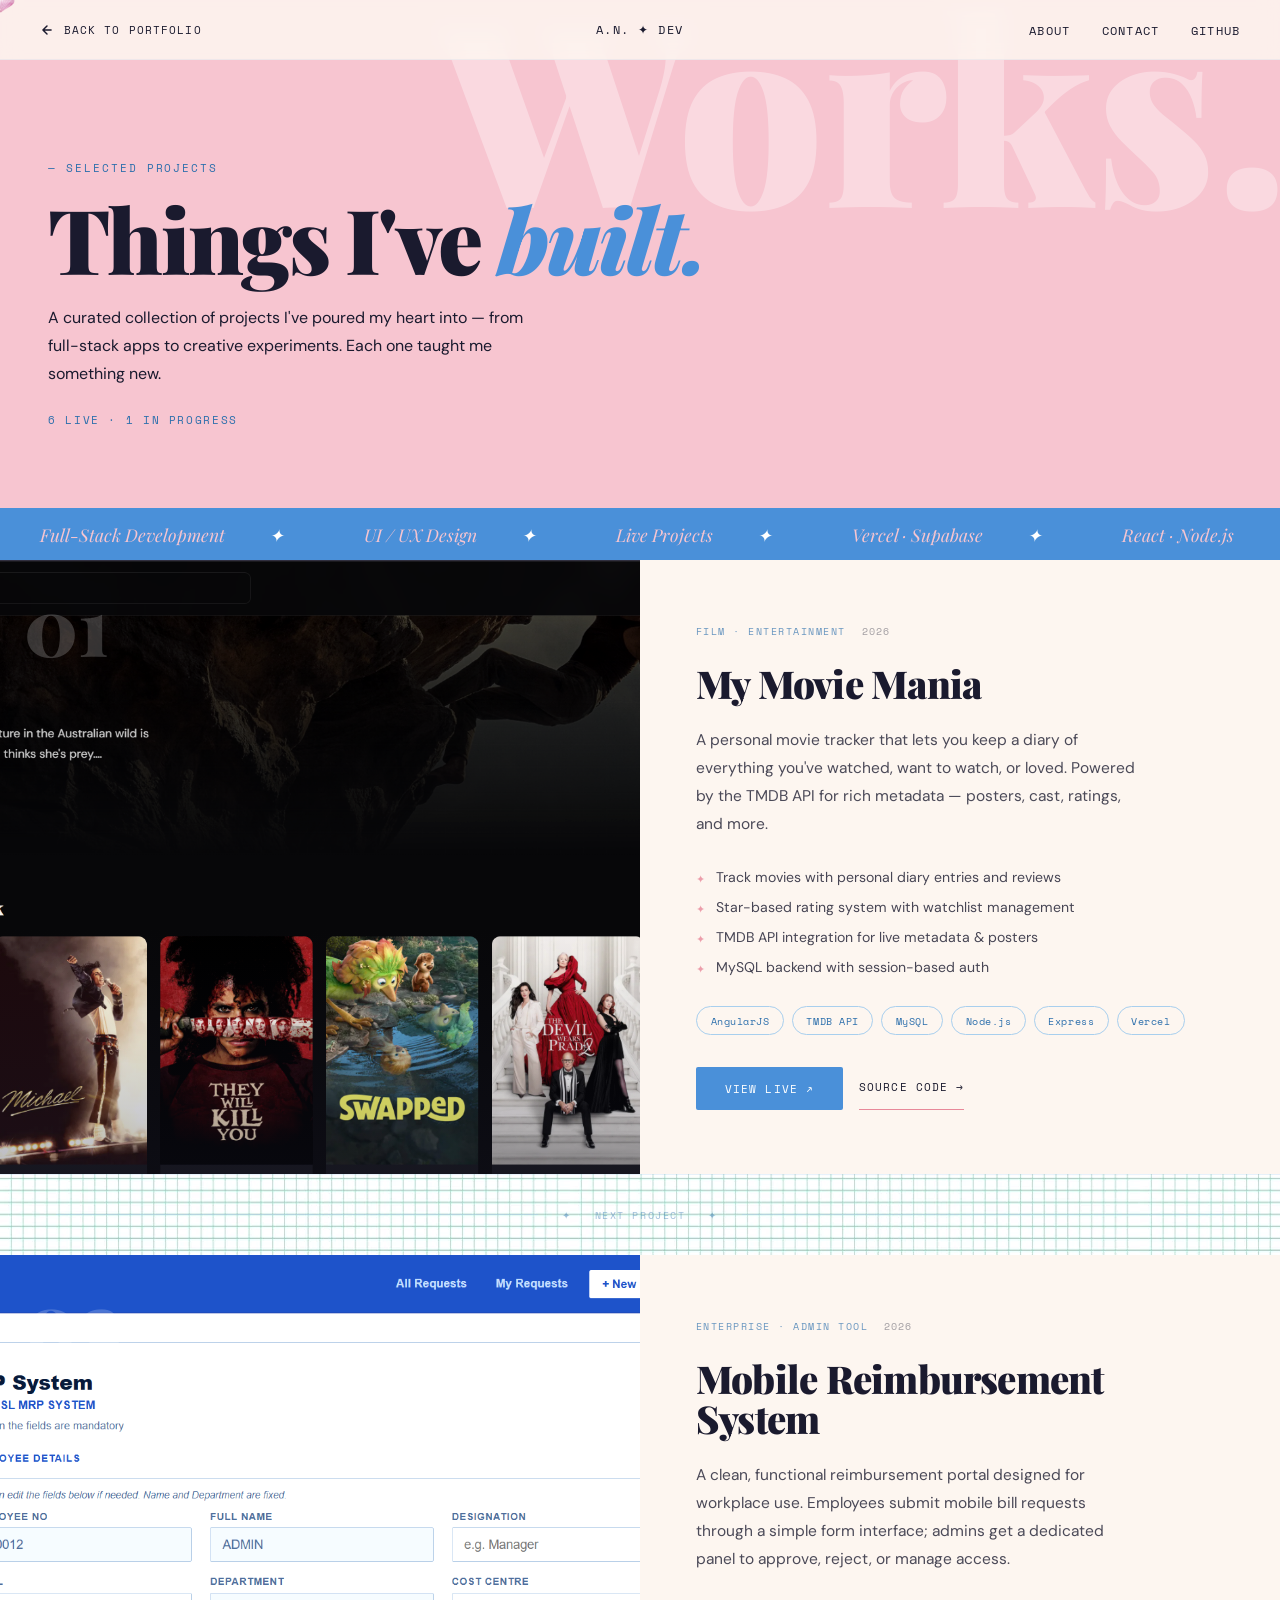
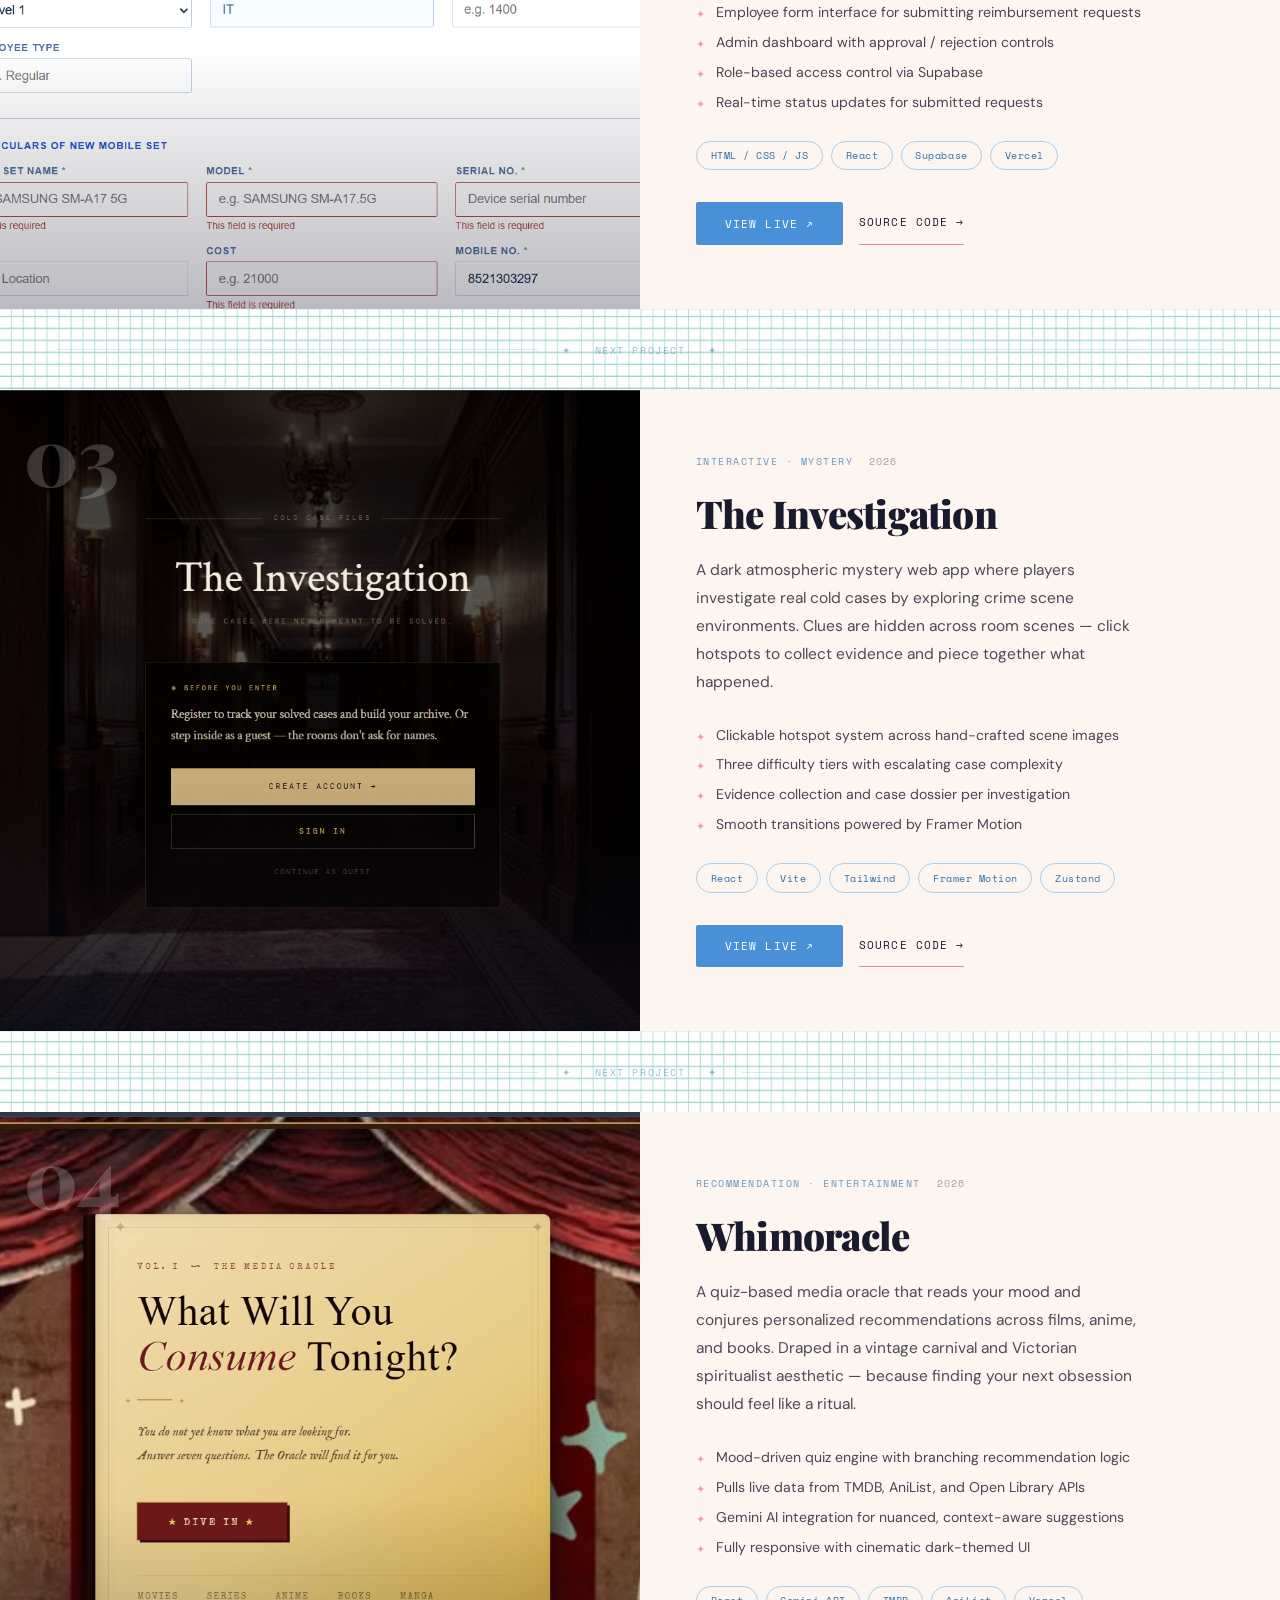
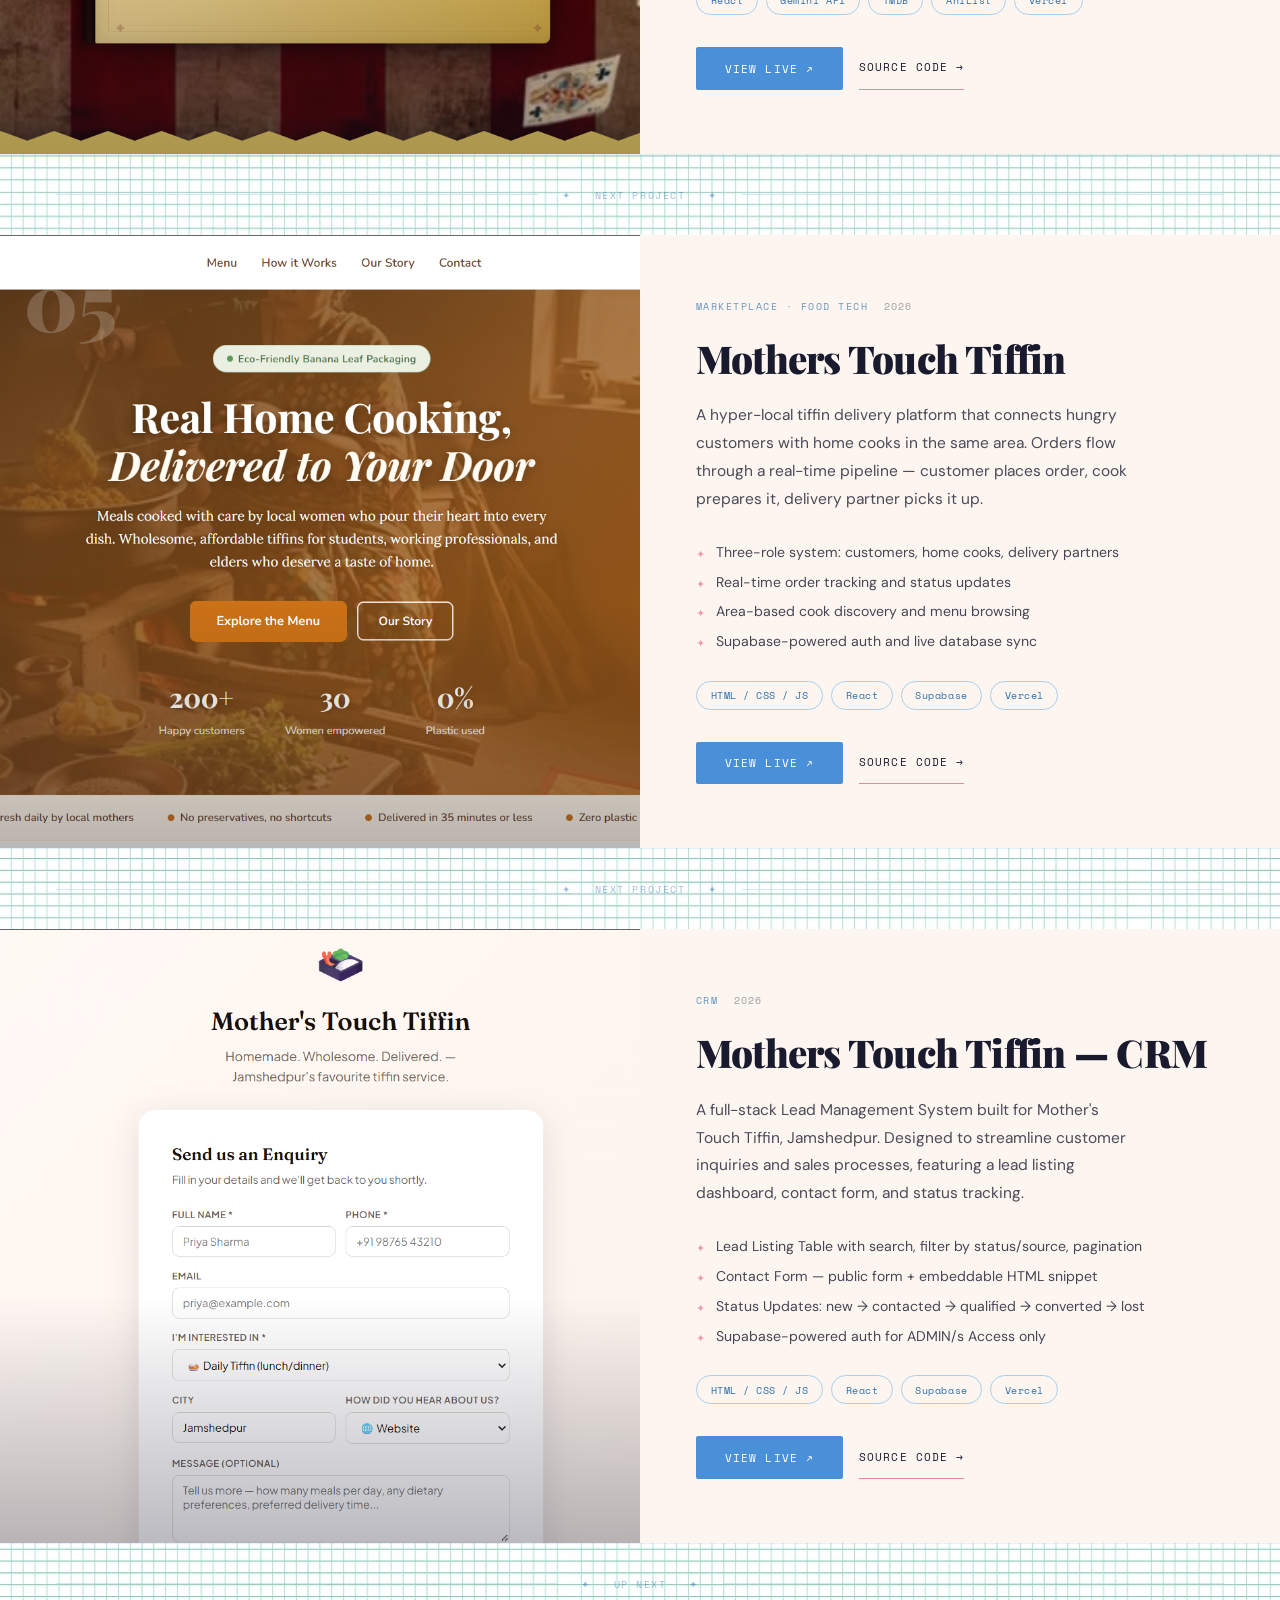
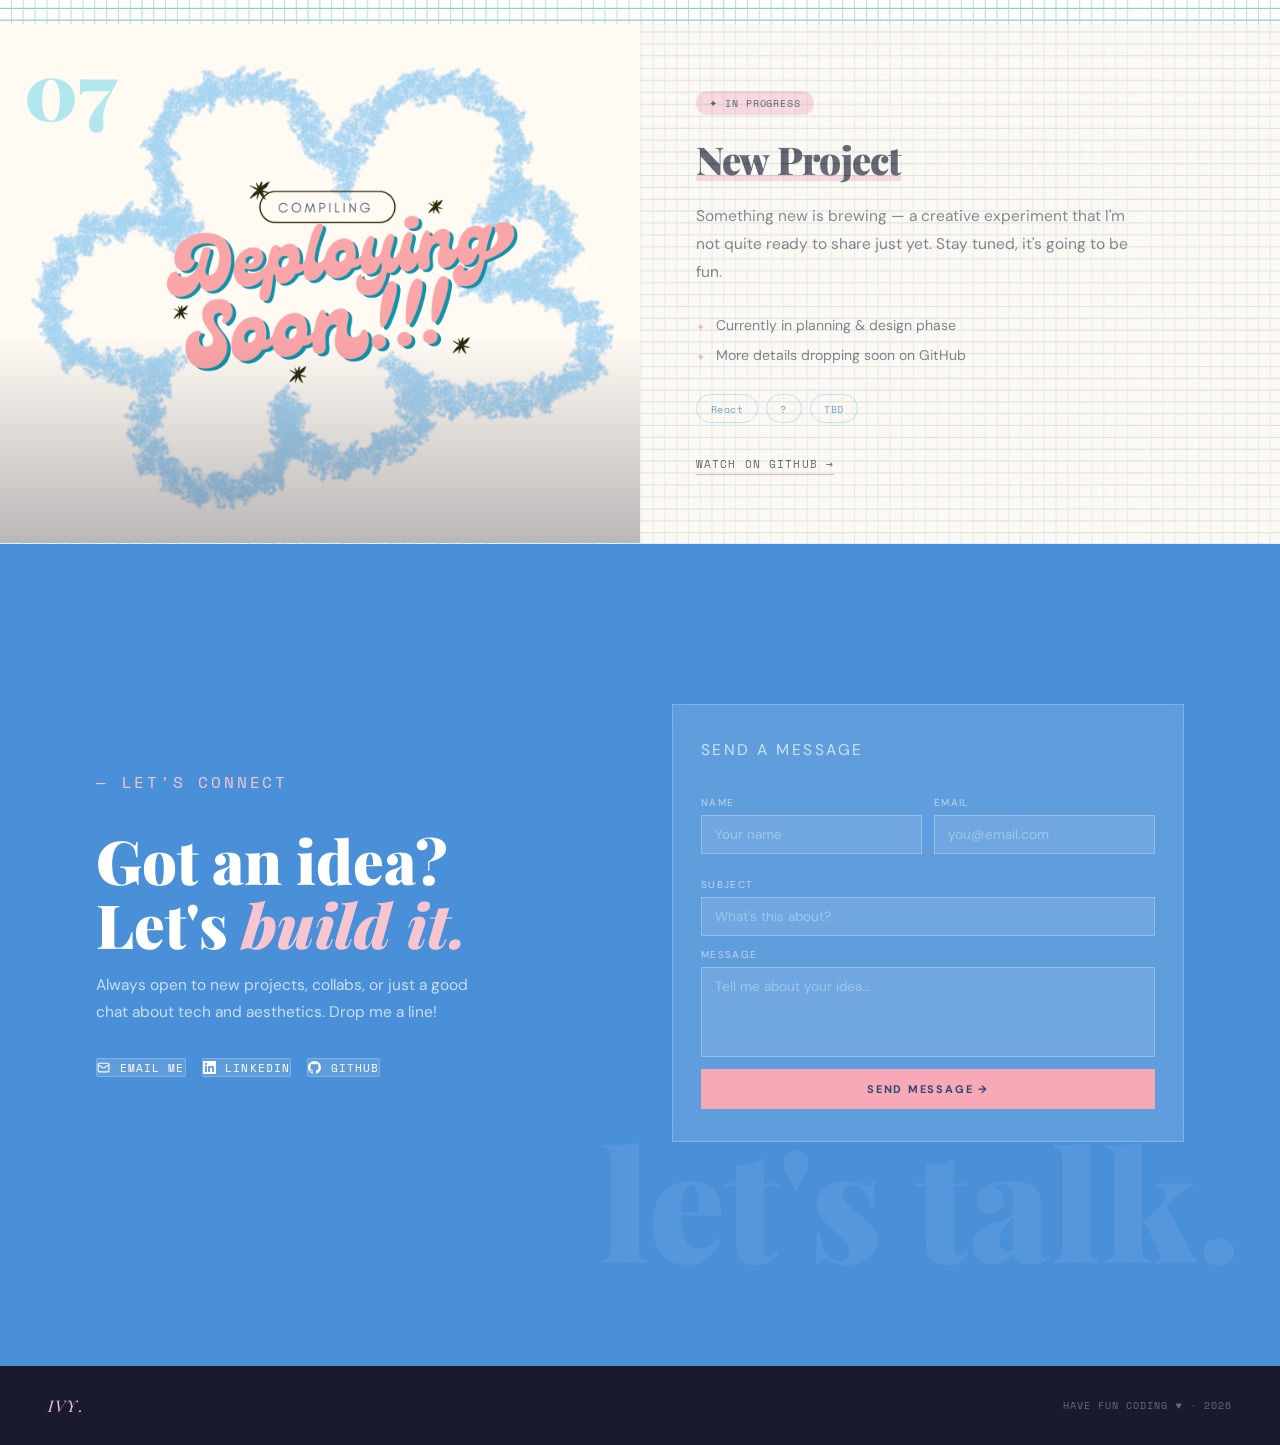
==== commit e004bc53: "updated the entire styling aspects into styles.css" ====
--- a/projects.html
+++ b/projects.html
@@ -8,895 +8,7 @@
     <link
         href="https://fonts.googleapis.com/css2?family=Playfair+Display:ital,wght@0,400;0,900;1,400&family=DM+Sans:wght@300;400;500&family=Space+Mono:wght@400;700&display=swap"
         rel="stylesheet" />
-    <style>
-        :root {
-            --blue: #4A90D9;
-            --blue-dk: #2C6FAC;
-            --blue-lt: #A8CFEE;
-            --pink: #F7C5D0;
-            --pink-dk: #E8899A;
-            --cream: #FDF6F0;
-            --ink: #1A1A2E;
-        }
-
-        *,
-        *::before,
-        *::after {
-            box-sizing: border-box;
-            margin: 0;
-            padding: 0;
-        }
-
-        html {
-            scroll-behavior: smooth;
-        }
-
-        body {
-            font-family: 'DM Sans', sans-serif;
-            background: url('assets/bg.png');
-            color: var(--ink);
-            overflow-x: hidden;
-            cursor: none;
-        }
-
-        /* CURSOR */
-        .cursor {
-            width: 40px;
-            height: 40px;
-            background-image: url('assets/cursor.png');
-            background-size: contain;
-            background-repeat: no-repeat;
-            position: fixed;
-            top: 0;
-            left: 0;
-            pointer-events: none;
-            z-index: 9999;
-        }
-
-        @media (hover: none) {
-            .cursor {
-                display: none;
-            }
-
-            body {
-                cursor: auto;
-            }
-        }
-
-        /* NAV */
-        nav {
-            position: fixed;
-            top: 0;
-            left: 0;
-            right: 0;
-            z-index: 100;
-            display: grid;
-            grid-template-columns: 1fr auto 1fr;
-            align-items: center;
-            padding: 1.2rem 2.5rem;
-            background: rgba(253, 246, 240, 0.88);
-            backdrop-filter: blur(10px);
-            border-bottom: 1px solid rgba(74, 144, 217, 0.08);
-        }
-
-        .nav-back {
-            display: flex;
-            align-items: center;
-            gap: 0.6rem;
-            font-family: 'Space Mono', monospace;
-            font-size: 0.7rem;
-            letter-spacing: 0.1em;
-            text-transform: uppercase;
-            color: var(--ink);
-            text-decoration: none;
-            justify-self: start;
-            transition: color 0.2s;
-        }
-
-        .nav-back:hover {
-            color: var(--blue);
-        }
-
-        .nav-back svg {
-            transition: transform 0.2s;
-        }
-
-        .nav-back:hover svg {
-            transform: translateX(-3px);
-        }
-
-        .nav-logo {
-            font-family: 'Space Mono', monospace;
-            font-size: 0.78rem;
-            letter-spacing: 0.12em;
-            text-transform: uppercase;
-            color: var(--ink);
-            justify-self: center;
-        }
-
-        .nav-links {
-            display: flex;
-            gap: 2rem;
-            list-style: none;
-            justify-self: end;
-        }
-
-        .nav-links a {
-            font-family: 'Space Mono', monospace;
-            font-size: 0.72rem;
-            letter-spacing: 0.1em;
-            text-transform: uppercase;
-            color: var(--ink);
-            text-decoration: none;
-            position: relative;
-            transition: color 0.2s;
-        }
-
-        .nav-links a::after {
-            content: '';
-            position: absolute;
-            bottom: -3px;
-            left: 0;
-            right: 0;
-            height: 1.5px;
-            background: var(--pink-dk);
-            transform: scaleX(0);
-            transition: transform 0.25s ease;
-        }
-
-        .nav-links a:hover::after {
-            transform: scaleX(1);
-        }
-
-        /* PAGE HERO */
-        .page-hero {
-            padding: 10rem 3rem 5rem;
-            position: relative;
-            overflow: hidden;
-            background: var(--pink);
-            display: flex;
-            flex-direction: column;
-            align-items: flex-start;
-        }
-
-        .page-hero-bg {
-            position: absolute;
-            top: -0.05em;
-            right: -0.03em;
-            font-family: 'Playfair Display', serif;
-            font-weight: 900;
-            font-size: clamp(6rem, 22vw, 16rem);
-            color: rgba(255, 255, 255, 0.35);
-            line-height: 0.9;
-            pointer-events: none;
-            user-select: none;
-            text-align: right;
-        }
-
-        .section-label {
-            font-family: 'Space Mono', monospace;
-            font-size: 0.68rem;
-            letter-spacing: 0.18em;
-            text-transform: uppercase;
-            color: var(--blue-dk);
-            margin-bottom: 1.2rem;
-        }
-
-        .page-hero h1 {
-            font-family: 'Playfair Display', serif;
-            font-weight: 900;
-            font-size: clamp(3rem, 7vw, 6rem);
-            line-height: 0.95;
-            letter-spacing: -0.03em;
-            color: var(--ink);
-            position: relative;
-            z-index: 1;
-        }
-
-        .page-hero h1 em {
-            font-style: italic;
-            color: var(--blue);
-        }
-
-        .page-hero-sub {
-            margin-top: 1.5rem;
-            max-width: 480px;
-            font-size: 1rem;
-            line-height: 1.75;
-            opacity: 0.75;
-            position: relative;
-            z-index: 1;
-        }
-
-        .page-hero-count {
-            margin-top: 1.5rem;
-            font-family: 'Space Mono', monospace;
-            font-size: 0.68rem;
-            letter-spacing: 0.15em;
-            text-transform: uppercase;
-            color: var(--blue-dk);
-            opacity: 0.7;
-            position: relative;
-            z-index: 1;
-        }
-
-        /* MARQUEE */
-        .marquee-wrap {
-            background: var(--blue);
-            padding: 0.9rem 0;
-            overflow: hidden;
-        }
-
-        .marquee-track {
-            display: flex;
-            gap: 0;
-            animation: marquee 20s linear infinite;
-            width: max-content;
-        }
-
-        .marquee-item {
-            font-family: 'Playfair Display', serif;
-            font-style: italic;
-            font-size: 1.1rem;
-            color: var(--pink);
-            padding: 0 2.5rem;
-            white-space: nowrap;
-        }
-
-        .marquee-item .dot {
-            color: #fff;
-            margin-left: 2.5rem;
-        }
-
-        @keyframes marquee {
-            from {
-                transform: translateX(0);
-            }
-
-            to {
-                transform: translateX(-50%);
-            }
-        }
-
-        /* PROJECTS LIST */
-        .projects-list {
-            padding: 0;
-        }
-
-        /* PROJECT ENTRY */
-        .project-entry {
-            display: grid;
-            grid-template-columns: 1fr 1fr;
-            min-height: 280px;
-            border-bottom: 1px solid rgba(74, 144, 217, 0.12);
-            opacity: 0;
-            transform: translateY(40px);
-            transition: opacity 0.75s ease, transform 0.75s ease;
-        }
-
-        .project-entry.visible {
-            opacity: 1;
-            transform: translateY(0);
-        }
-
-        /* Alternating layout */
-        .project-entry:nth-child(even) .project-visual {
-            order: 2;
-        }
-
-        .project-entry:nth-child(even) .project-content {
-            order: 1;
-        }
-
-        .project-visual {
-            position: relative;
-            overflow: hidden;
-            min-height: 280px;
-        }
-
-        .project-visual img {
-            width: 100%;
-            height: 100%;
-            object-fit: cover;
-            object-position: top;
-            display: block;
-            transition: transform 0.6s ease;
-            filter: grayscale(15%) contrast(1.05);
-        }
-
-        .project-entry:hover .project-visual img {
-            transform: scale(1.03);
-        }
-
-        .project-visual-overlay {
-            position: absolute;
-            inset: 0;
-            background: linear-gradient(to bottom, transparent 60%, rgba(26, 26, 46, 0.3) 100%);
-            pointer-events: none;
-        }
-
-        .project-num {
-            position: absolute;
-            top: 1.5rem;
-            left: 1.5rem;
-            font-family: 'Playfair Display', serif;
-            font-weight: 900;
-            font-size: 5rem;
-            line-height: 1;
-            color: rgba(105, 211, 234, 0.511);
-            pointer-events: none;
-        }
-
-        .project-live-badge {
-            position: absolute;
-            bottom: 1.5rem;
-            right: 1.5rem;
-            background: var(--blue);
-            color: #fff;
-            font-family: 'Space Mono', monospace;
-            font-size: 0.62rem;
-            letter-spacing: 0.1em;
-            text-transform: uppercase;
-            padding: 0.4rem 0.9rem;
-            border-radius: 2px;
-            display: flex;
-            align-items: center;
-            gap: 0.4rem;
-            opacity: 0;
-            transform: translateY(6px);
-            transition: opacity 0.3s ease, transform 0.3s ease;
-        }
-
-        .project-live-badge::before {
-            content: '';
-            width: 6px;
-            height: 6px;
-            border-radius: 50%;
-            background: #4FC3F7;
-            animation: pulse 1.5s ease-in-out infinite;
-        }
-
-        @keyframes pulse {
-
-            0%,
-            100% {
-                opacity: 1;
-            }
-
-            50% {
-                opacity: 0.3;
-            }
-        }
-
-        .project-entry:hover .project-live-badge {
-            opacity: 1;
-            transform: translateY(0);
-        }
-
-        .project-visual-fallback {
-            width: 100%;
-            height: 100%;
-            min-height: 280px;
-            display: flex;
-            align-items: center;
-            justify-content: center;
-            font-family: 'Playfair Display', serif;
-            font-weight: 900;
-            font-size: 6rem;
-            color: rgba(255, 255, 255, 0.25);
-            position: relative;
-        }
-
-        /* CONTENT SIDE */
-        .project-content {
-            padding: 4rem 3.5rem;
-            display: flex;
-            flex-direction: column;
-            justify-content: center;
-            gap: 1.5rem;
-            background: var(--cream);
-        }
-
-        .project-entry:nth-child(even) .project-content {
-            background: #fff;
-        }
-
-        .project-meta {
-            display: flex;
-            align-items: center;
-            gap: 1rem;
-            flex-wrap: wrap;
-        }
-
-        .project-type {
-            font-family: 'Space Mono', monospace;
-            font-size: 0.62rem;
-            letter-spacing: 0.15em;
-            text-transform: uppercase;
-            color: var(--blue-dk);
-            opacity: 0.7;
-        }
-
-        .project-year {
-            font-family: 'Space Mono', monospace;
-            font-size: 0.62rem;
-            letter-spacing: 0.1em;
-            color: var(--ink);
-            opacity: 0.4;
-        }
-
-        .project-title {
-            font-family: 'Playfair Display', serif;
-            font-weight: 900;
-            font-size: clamp(1.8rem, 3vw, 2.8rem);
-            line-height: 1.05;
-            color: var(--ink);
-            letter-spacing: -0.02em;
-        }
-
-        .project-title span {
-            position: relative;
-            display: inline;
-        }
-
-        .project-title span::after {
-            content: '';
-            position: absolute;
-            bottom: 4px;
-            left: 0;
-            right: 0;
-            height: 6px;
-            background: var(--pink);
-            z-index: -1;
-            border-radius: 2px;
-        }
-
-        .project-desc {
-            font-size: 0.97rem;
-            line-height: 1.8;
-            color: var(--ink);
-            opacity: 0.78;
-            max-width: 440px;
-        }
-
-        /* Feature list */
-        .project-features {
-            list-style: none;
-            display: flex;
-            flex-direction: column;
-            gap: 0.55rem;
-            margin-top: 0.25rem;
-        }
-
-        .project-features li {
-            display: flex;
-            align-items: flex-start;
-            gap: 0.7rem;
-            font-size: 0.88rem;
-            color: var(--ink);
-            opacity: 0.8;
-            line-height: 1.5;
-        }
-
-        .project-features li::before {
-            content: '✦';
-            color: var(--pink-dk);
-            font-size: 0.7rem;
-            flex-shrink: 0;
-            margin-top: 0.25rem;
-        }
-
-        /* Stack pills */
-        .project-stack {
-            display: flex;
-            flex-wrap: wrap;
-            gap: 0.5rem;
-            margin-top: 0.25rem;
-        }
-
-        .stack-pill {
-            background: var(--cream);
-            border: 1.5px solid var(--blue-lt);
-            border-radius: 100px;
-            padding: 0.35rem 0.85rem;
-            font-family: 'Space Mono', monospace;
-            font-size: 0.65rem;
-            color: var(--blue-dk);
-            letter-spacing: 0.05em;
-            transition: background 0.2s, border-color 0.2s;
-        }
-
-        .stack-pill:hover {
-            background: var(--pink);
-            border-color: var(--pink-dk);
-        }
-
-        .project-entry:nth-child(even) .stack-pill {
-            background: #f5f5f8;
-        }
-
-        /* Links */
-        .project-links {
-            display: flex;
-            gap: 1rem;
-            flex-wrap: wrap;
-            margin-top: 0.5rem;
-        }
-
-        .link-primary {
-            background: var(--blue);
-            color: #fff;
-            border: none;
-            padding: 0.8rem 1.8rem;
-            font-family: 'Space Mono', monospace;
-            font-size: 0.7rem;
-            letter-spacing: 0.1em;
-            text-transform: uppercase;
-            text-decoration: none;
-            border-radius: 2px;
-            transition: background 0.2s, transform 0.15s;
-            display: inline-flex;
-            align-items: center;
-            gap: 0.5rem;
-        }
-
-        .link-primary:hover {
-            background: var(--blue-dk);
-            transform: translateY(-2px);
-        }
-
-        .link-ghost {
-            color: var(--ink);
-            font-family: 'Space Mono', monospace;
-            font-size: 0.7rem;
-            letter-spacing: 0.1em;
-            text-transform: uppercase;
-            text-decoration: none;
-            border-bottom: 1.5px solid var(--pink-dk);
-            padding-bottom: 2px;
-            transition: color 0.2s;
-            display: inline-flex;
-            align-items: center;
-            gap: 0.5rem;
-        }
-
-        .link-ghost:hover {
-            color: var(--blue);
-        }
-
-        /* COMING SOON card */
-        .project-entry.coming-soon .project-visual-fallback {
-            background: linear-gradient(135deg, var(--blue-lt) 0%, var(--pink) 100%);
-        }
-
-        .project-entry.coming-soon .project-content {
-            opacity: 0.65;
-        }
-
-        .coming-badge {
-            display: inline-flex;
-            align-items: center;
-            gap: 0.4rem;
-            background: var(--pink);
-            color: var(--ink);
-            font-family: 'Space Mono', monospace;
-            font-size: 0.6rem;
-            letter-spacing: 0.1em;
-            text-transform: uppercase;
-            padding: 0.3rem 0.8rem;
-            border-radius: 100px;
-        }
-
-        /* DIVIDER */
-        .projects-divider {
-            display: flex;
-            align-items: center;
-            gap: 1.5rem;
-            padding: 2rem 3.5rem;
-            font-family: 'Space Mono', monospace;
-            font-size: 0.65rem;
-            letter-spacing: 0.15em;
-            text-transform: uppercase;
-            color: var(--blue-dk);
-            opacity: 0.45;
-        }
-
-        .projects-divider::before,
-        .projects-divider::after {
-            content: '';
-            flex: 1;
-            height: 1px;
-            background: var(--blue-lt);
-        }
-
-        /* CONTACT STRIP */
-        .contact-strip {
-            background: var(--blue);
-            padding: 5rem 3rem;
-            position: relative;
-            overflow: hidden;
-            display: flex;
-            flex-direction: column;
-            align-items: flex-start;
-        }
-
-        .contact-strip::before {
-            content: 'let\'s talk.';
-            position: absolute;
-            bottom: -0.15em;
-            right: -0.05em;
-            font-family: 'Playfair Display', serif;
-            font-weight: 900;
-            font-size: clamp(4rem, 12vw, 11rem);
-            color: rgba(255, 255, 255, 0.07);
-            line-height: 1;
-            pointer-events: none;
-            white-space: nowrap;
-        }
-
-        .contact-strip .section-label {
-            color: var(--pink);
-        }
-
-        .contact-strip h2 {
-            font-family: 'Playfair Display', serif;
-            font-weight: 900;
-            font-size: clamp(2.2rem, 5vw, 3.8rem);
-            color: #fff;
-            line-height: 1.05;
-            margin-bottom: 1rem;
-            position: relative;
-            z-index: 1;
-        }
-
-        .contact-strip h2 em {
-            color: var(--pink);
-            font-style: italic;
-        }
-
-        .contact-strip p {
-            color: rgba(255, 255, 255, 0.7);
-            font-size: 0.97rem;
-            line-height: 1.75;
-            margin-bottom: 2rem;
-            max-width: 400px;
-            position: relative;
-            z-index: 1;
-        }
-
-        .contact-links {
-            display: flex;
-            gap: 1rem;
-            flex-wrap: wrap;
-            position: relative;
-            z-index: 1;
-        }
-
-        .contact-link {
-            display: flex;
-            align-items: center;
-            gap: 0.6rem;
-            background: rgba(255, 255, 255, 0.12);
-            border: 1.5px solid rgba(255, 255, 255, 0.2);
-            border-radius: 2px;
-            padding: 0.85rem 1.5rem;
-            color: #fff;
-            text-decoration: none;
-            font-family: 'Space Mono', monospace;
-            font-size: 0.7rem;
-            letter-spacing: 0.1em;
-            text-transform: uppercase;
-            transition: background 0.2s, border-color 0.2s;
-        }
-
-        .contact-link:hover {
-            background: var(--pink-dk);
-            border-color: var(--pink-dk);
-        }
-
-        /* FOOTER */
-        footer {
-            background: var(--ink);
-            padding: 1.8rem 3rem;
-            display: flex;
-            align-items: center;
-            justify-content: space-between;
-            flex-wrap: wrap;
-            gap: 0.5rem;
-        }
-
-        footer span {
-            font-family: 'Space Mono', monospace;
-            font-size: 0.65rem;
-            letter-spacing: 0.1em;
-            text-transform: uppercase;
-            color: rgba(255, 255, 255, 0.35);
-        }
-
-        footer .footer-name {
-            font-family: 'Playfair Display', serif;
-            font-style: italic;
-            color: var(--pink);
-            font-size: 1rem;
-        }
-
-        /* RESPONSIVE */
-        @media (max-width: 900px) {
-            .project-entry {
-                grid-template-columns: 1fr;
-                min-height: auto;
-            }
-
-            .project-entry:nth-child(even) .project-visual {
-                order: 0;
-            }
-
-            .project-entry:nth-child(even) .project-content {
-                order: 1;
-            }
-
-            .project-visual {
-                min-height: 200px;
-            }
-
-            .project-visual-fallback {
-                min-height: 200px;
-            }
-
-            .project-content {
-                padding: 2.5rem 1.8rem;
-            }
-
-            nav {
-                padding: 1rem 1.5rem;
-            }
-
-            .nav-links {
-                display: none;
-            }
-
-            .page-hero {
-                padding: 8rem 1.8rem 3.5rem;
-            }
-        }
-
-        @media (max-width: 500px) {
-            .page-hero h1 {
-                font-size: 2.8rem;
-            }
-
-            footer {
-                flex-direction: column;
-                align-items: center;
-                text-align: center;
-            }
-
-            .contact-strip {
-                padding: 3.5rem 1.5rem;
-            }
-        }
-
-        /* Fade-in animation */
-        .fade-up {
-            opacity: 0;
-            transform: translateY(28px);
-            animation: fadeUp 0.75s ease forwards;
-        }
-
-        .fade-up:nth-child(1) {
-            animation-delay: 0.1s;
-        }
-
-        .fade-up:nth-child(2) {
-            animation-delay: 0.25s;
-        }
-
-        .fade-up:nth-child(3) {
-            animation-delay: 0.4s;
-        }
-
-        @keyframes fadeUp {
-            to {
-                opacity: 1;
-                transform: translateY(0);
-            }
-        }
-
-        .contact-strip {
-            display: grid;
-            grid-template-columns: 1fr 1fr;
-            gap: 64px;
-            align-items: center;
-        }
-
-        .contact-form {
-            background: rgba(255, 255, 255, 0.12);
-            backdrop-filter: blur(8px);
-            border: 1px solid rgba(255, 255, 255, 0.22);
-            padding: 32px 28px;
-        }
-
-        .form-title {
-            font-size: 11px;
-            letter-spacing: 0.16em;
-            text-transform: uppercase;
-            color: rgba(255, 255, 255, 0.65);
-            margin-bottom: 20px;
-        }
-
-        .form-row {
-            display: grid;
-            grid-template-columns: 1fr 1fr;
-            gap: 12px;
-            margin-bottom: 12px;
-        }
-
-        .form-group {
-            display: flex;
-            flex-direction: column;
-            gap: 6px;
-            margin-bottom: 12px;
-        }
-
-        .form-group label {
-            font-size: 10px;
-            letter-spacing: 0.13em;
-            text-transform: uppercase;
-            color: rgba(255, 255, 255, 0.6);
-        }
-
-        .form-group input,
-        .form-group textarea {
-            background: rgba(255, 255, 255, 0.1);
-            border: 1px solid rgba(255, 255, 255, 0.25);
-            color: #fff;
-            font-size: 13.5px;
-            padding: 10px 13px;
-            outline: none;
-            resize: none;
-            width: 100%;
-            transition: border-color 0.2s, background 0.2s;
-        }
-
-        .form-group input:focus,
-        .form-group textarea:focus {
-            border-color: rgba(249, 168, 184, 0.8);
-            background: rgba(255, 255, 255, 0.15);
-        }
-
-        .form-group textarea {
-            min-height: 90px;
-        }
-
-        .submit-btn {
-            width: 100%;
-            padding: 13px;
-            background: #f9a8b8;
-            color: #2a4a72;
-            border: none;
-            font-size: 11px;
-            font-weight: 700;
-            letter-spacing: 0.16em;
-            text-transform: uppercase;
-            cursor: pointer;
-            transition: background 0.2s, transform 0.15s;
-        }
-
-        .submit-btn:hover {
-            background: #fbccd7;
-            transform: translateY(-1px);
-        }
-
-        @media (max-width: 720px) {
-            .contact-strip {
-                grid-template-columns: 1fr;
-            }
-
-            .form-row {
-                grid-template-columns: 1fr;
-            }
-        }
-    </style>
+    <link rel="stylesheet" href="styles.css" />
     <script src="components/contact-strip.js" defer></script>
 </head>
 
@@ -913,7 +25,7 @@
             Back to Portfolio
         </a>
         <span class="nav-logo">A.N. ✦ dev</span>
-        <ul class="nav-links">
+        <ul class="nav-links right">
             <li><a href="index.html#about">About</a></li>
             <li><a href="index.html#contact">Contact</a></li>
             <li><a href="https://github.com/Adiba-Nasim" target="_blank">GitHub</a></li>
@@ -970,7 +82,7 @@
                 <ul class="project-features">
                     <li>Track movies with personal diary entries and reviews</li>
                     <li>Star-based rating system with watchlist management</li>
-                    <li>TMDB API integration for live metadata & posters</li>
+                    <li>TMDB API integration for live metadata &amp; posters</li>
                     <li>MySQL backend with session-based auth</li>
                 </ul>
                 <div class="project-stack">
@@ -982,12 +94,8 @@
                     <span class="stack-pill">Vercel</span>
                 </div>
                 <div class="project-links">
-                    <a href="https://MyMovieMania.vercel.app" target="_blank" class="link-primary">
-                        View Live ↗
-                    </a>
-                    <a href="https://github.com/Adiba-Nasim/MyMovieMania" target="_blank" class="link-ghost">
-                        Source Code →
-                    </a>
+                    <a href="https://MyMovieMania.vercel.app" target="_blank" class="link-primary">View Live ↗</a>
+                    <a href="https://github.com/Adiba-Nasim/MyMovieMania" target="_blank" class="link-ghost">Source Code →</a>
                 </div>
             </div>
         </div>
@@ -1026,18 +134,14 @@
                     <span class="stack-pill">Vercel</span>
                 </div>
                 <div class="project-links">
-                    <a href="https://uisl-mrps.vercel.app" target="_blank" class="link-primary">
-                        View Live ↗
-                    </a>
-                    <a href="https://github.com/Adiba-Nasim/Mobile-Reimbursement-System" target="_blank"
-                        class="link-ghost">
-                        Source Code →
-                    </a>
-                </div>
-            </div>
-        </div>
-
-        <div class="projects-divider">✦ &nbsp; next project &nbsp; ✦</div>
+                    <a href="https://uisl-mrps.vercel.app" target="_blank" class="link-primary">View Live ↗</a>
+                    <a href="https://github.com/Adiba-Nasim/Mobile-Reimbursement-System" target="_blank" class="link-ghost">Source Code →</a>
+                </div>
+            </div>
+        </div>
+
+        <div class="projects-divider">✦ &nbsp; next project &nbsp; ✦</div>
+
         <!-- PROJECT 03: The Investigation -->
         <div class="project-entry">
             <div class="project-visual">
@@ -1071,14 +175,14 @@
                     <span class="stack-pill">Zustand</span>
                 </div>
                 <div class="project-links">
-                    <a href="#" target="_blank" class="link-primary">View Live ↗</a>
-                    <a href="https://github.com/Adiba-Nasim/The-Investigation" target="_blank" class="link-ghost">Source
-                        Code →</a>
-                </div>
-            </div>
-        </div>
-
-        <div class="projects-divider">✦ &nbsp; next project &nbsp; ✦</div>
+                    <a href="https://the-investigation.vercel.app" target="_blank" class="link-primary">View Live ↗</a>
+                    <a href="https://github.com/Adiba-Nasim/The-Investigation" target="_blank" class="link-ghost">Source Code →</a>
+                </div>
+            </div>
+        </div>
+
+        <div class="projects-divider">✦ &nbsp; next project &nbsp; ✦</div>
+
         <!-- PROJECT 04: Whimoracle -->
         <div class="project-entry">
             <div class="project-visual">
@@ -1113,8 +217,7 @@
                 </div>
                 <div class="project-links">
                     <a href="https://whim-unravel.vercel.app" target="_blank" class="link-primary">View Live ↗</a>
-                    <a href="https://github.com/Adiba-Nasim/whim-unravel" target="_blank" class="link-ghost">Source Code
-                        →</a>
+                    <a href="https://github.com/Adiba-Nasim/whim-unravel" target="_blank" class="link-ghost">Source Code →</a>
                 </div>
             </div>
         </div>
@@ -1153,19 +256,15 @@
                     <span class="stack-pill">Vercel</span>
                 </div>
                 <div class="project-links">
-                    <a href="https://mothers-touch-tiffin.vercel.app" target="_blank" class="link-primary">
-                        View Live ↗
-                    </a>
-                    <a href="https://github.com/Adiba-Nasim/Mothers-Touch-Tiffin" target="_blank" class="link-ghost">
-                        Source Code →
-                    </a>
-                </div>
-            </div>
-        </div>
-
-        <div class="projects-divider">✦ &nbsp; next project &nbsp; ✦</div>
-
-        <!-- PROJECT 06: Mothers Touch Tiffin- CRM -->
+                    <a href="https://mothers-touch-tiffin.vercel.app" target="_blank" class="link-primary">View Live ↗</a>
+                    <a href="https://github.com/Adiba-Nasim/Mothers-Touch-Tiffin" target="_blank" class="link-ghost">Source Code →</a>
+                </div>
+            </div>
+        </div>
+
+        <div class="projects-divider">✦ &nbsp; next project &nbsp; ✦</div>
+
+        <!-- PROJECT 06: Mothers Touch Tiffin - CRM -->
         <div class="project-entry">
             <div class="project-visual">
                 <img src="assets/mtt-crm.png" alt="MothersTouch Tiffin- CRM" />
@@ -1178,17 +277,16 @@
                     <span class="project-type">CRM</span>
                     <span class="project-year">2026</span>
                 </div>
-                <h2 class="project-title"><span>Mothers Touch Tiffin- CRM</span></h2>
+                <h2 class="project-title"><span>Mothers Touch Tiffin — CRM</span></h2>
                 <p class="project-desc">
                     A full-stack Lead Management System built for Mother's Touch Tiffin, Jamshedpur. Designed to
-                    streamline customer inquiries and sales processes, this CRM features a lead listing dashboard,
-                    contact form, and status tracking. Built with React for the frontend and Supabase for backend
-                    services, it provides a seamless experience for managing leads and improving customer engagement.
+                    streamline customer inquiries and sales processes, featuring a lead listing dashboard, contact form,
+                    and status tracking.
                 </p>
                 <ul class="project-features">
                     <li>Lead Listing Table with search, filter by status/source, pagination</li>
-                    <li>Contact Form- Public form + embeddable HTML snippet</li>
-                    <li>Status Updates- new → contacted → qualified → converted → lost</li>
+                    <li>Contact Form — public form + embeddable HTML snippet</li>
+                    <li>Status Updates: new → contacted → qualified → converted → lost</li>
                     <li>Supabase-powered auth for ADMIN/s Access only</li>
                 </ul>
                 <div class="project-stack">
@@ -1198,12 +296,8 @@
                     <span class="stack-pill">Vercel</span>
                 </div>
                 <div class="project-links">
-                    <a href="https://mtt-crm.vercel.app/login" target="_blank" class="link-primary">
-                        View Live ↗
-                    </a>
-                    <a href="https://github.com/Adiba-Nasim/Mtt-crm" target="_blank" class="link-ghost">
-                        Source Code →
-                    </a>
+                    <a href="https://mtt-crm.vercel.app/login" target="_blank" class="link-primary">View Live ↗</a>
+                    <a href="https://github.com/Adiba-Nasim/Mtt-crm" target="_blank" class="link-ghost">Source Code →</a>
                 </div>
             </div>
         </div>
@@ -1213,11 +307,8 @@
         <!-- PROJECT 07: Coming Soon -->
         <div class="project-entry coming-soon">
             <div class="project-visual">
-                <img src="assets/new.png" alt="New Project">
-                <div class="project-visual-fallback"
-                    style="background: linear-gradient(135deg, var(--blue-lt) 0%, var(--pink) 100%);">
-                    ✦
-                </div>
+                <img src="assets/new.png" alt="New Project" />
+                <div class="project-visual-overlay"></div>
                 <div class="project-num" style="color: rgba(105, 211, 234, 0.511);">07</div>
             </div>
             <div class="project-content">
@@ -1230,7 +321,7 @@
                     tuned, it's going to be fun.
                 </p>
                 <ul class="project-features">
-                    <li>Currently in planning & design phase</li>
+                    <li>Currently in planning &amp; design phase</li>
                     <li>More details dropping soon on GitHub</li>
                 </ul>
                 <div class="project-stack">
@@ -1239,17 +330,15 @@
                     <span class="stack-pill">TBD</span>
                 </div>
                 <div class="project-links">
-                    <a href="https://github.com/Adiba-Nasim" target="_blank" class="link-ghost">
-                        Watch on GitHub →
-                    </a>
+                    <a href="https://github.com/Adiba-Nasim" target="_blank" class="link-ghost">Watch on GitHub →</a>
                 </div>
             </div>
         </div>
 
     </div>
 
-    <!-- CONTACT STRIP -->
-    <contact-strip></contact-strip>
+    <!-- CONTACT STRIP (web component — shared across all pages) -->
+    <contact-strip id="contact"></contact-strip>
 
     <footer>
         <span class="footer-name">ivy.</span>
@@ -1260,7 +349,10 @@
         const cursor = document.getElementById('cursor');
         let mx = 0, my = 0;
         document.addEventListener('mousemove', e => { mx = e.clientX; my = e.clientY; });
-        function animCursor() { cursor.style.transform = `translate(${mx - 20}px, ${my - 20}px)`; requestAnimationFrame(animCursor); }
+        function animCursor() {
+            cursor.style.transform = `translate(${mx - 20}px, ${my - 20}px)`;
+            requestAnimationFrame(animCursor);
+        }
         animCursor();
 
         // Scroll reveal for project entries
--- a/styles.css
+++ b/styles.css
@@ -0,0 +1,1824 @@
+:root {
+  --blue: #4A90D9;
+  --blue-dk: #2C6FAC;
+  --blue-lt: #A8CFEE;
+  --pink: #F7C5D0;
+  --pink-dk: #E8899A;
+  --cream: #FDF6F0;
+  --ink: #1A1A2E;
+}
+
+*,
+*::before,
+*::after {
+  box-sizing: border-box;
+  margin: 0;
+  padding: 0;
+}
+
+html {
+  scroll-behavior: smooth;
+}
+
+body {
+  font-family: 'DM Sans', sans-serif;
+  background: url('assets/bg.png');
+  color: var(--ink);
+  overflow-x: hidden;
+  cursor: none;
+}
+
+.cursor {
+  width: 40px;
+  height: 40px;
+  background-image: url('assets/cursor.png');
+  background-size: contain;
+  background-repeat: no-repeat;
+  border-radius: 0;
+  position: fixed;
+  top: 0;
+  left: 0;
+  pointer-events: none;
+  z-index: 9999;
+  mix-blend-mode: normal;
+}
+
+@media (hover: none) {
+  .cursor {
+    display: none;
+  }
+
+  body {
+    cursor: auto;
+  }
+}
+
+/* ─── NAV ─────────────────────────────────────────────── */
+nav {
+  position: fixed;
+  top: 0;
+  left: 0;
+  right: 0;
+  z-index: 100;
+  display: grid;
+  grid-template-columns: 1fr auto 1fr;
+  align-items: center;
+  padding: 1.2rem 2.5rem;
+  background: rgba(253, 246, 240, 0.85);
+  backdrop-filter: blur(10px);
+  -webkit-backdrop-filter: blur(10px);
+  border-bottom: 1px solid rgba(74, 144, 217, 0.08);
+}
+
+.nav-logo {
+  font-family: 'Space Mono', monospace;
+  font-size: 0.78rem;
+  letter-spacing: 0.12em;
+  text-transform: uppercase;
+  color: var(--ink);
+  justify-self: start;
+}
+
+/* projects.html uses a back-link in the left col */
+.nav-back {
+  display: flex;
+  align-items: center;
+  gap: 0.6rem;
+  font-family: 'Space Mono', monospace;
+  font-size: 0.7rem;
+  letter-spacing: 0.1em;
+  text-transform: uppercase;
+  color: var(--ink);
+  text-decoration: none;
+  justify-self: start;
+  transition: color 0.2s;
+}
+
+.nav-back:hover {
+  color: var(--blue);
+}
+
+.nav-back svg {
+  transition: transform 0.2s;
+}
+
+.nav-back:hover svg {
+  transform: translateX(-3px);
+}
+
+.nav-links {
+  display: flex;
+  gap: 2rem;
+  list-style: none;
+  justify-self: center;
+}
+
+/* projects.html right-aligns nav-links */
+.nav-links.right {
+  justify-self: end;
+}
+
+.nav-links a {
+  font-family: 'Space Mono', monospace;
+  font-size: 0.72rem;
+  letter-spacing: 0.1em;
+  text-transform: uppercase;
+  color: var(--ink);
+  text-decoration: none;
+  position: relative;
+  transition: color 0.2s;
+}
+
+.nav-links a::after {
+  content: '';
+  position: absolute;
+  bottom: -3px;
+  left: 0;
+  right: 0;
+  height: 1.5px;
+  background: var(--pink-dk);
+  transform: scaleX(0);
+  transition: transform 0.25s ease;
+}
+
+.nav-links a:hover::after {
+  transform: scaleX(1);
+}
+
+.nav-hamburger {
+  display: none;
+  flex-direction: column;
+  gap: 5px;
+  cursor: pointer;
+  justify-self: end;
+  background: none;
+  border: none;
+  padding: 4px;
+}
+
+.nav-hamburger span {
+  display: block;
+  width: 22px;
+  height: 2px;
+  background: var(--ink);
+  border-radius: 2px;
+  transition: transform 0.3s ease, opacity 0.3s ease;
+}
+
+.nav-hamburger.open span:nth-child(1) {
+  transform: translateY(7px) rotate(45deg);
+}
+
+.nav-hamburger.open span:nth-child(2) {
+  opacity: 0;
+}
+
+.nav-hamburger.open span:nth-child(3) {
+  transform: translateY(-7px) rotate(-45deg);
+}
+
+.nav-drawer {
+  display: flex;
+  position: fixed;
+  top: 0;
+  left: 0;
+  right: 0;
+  bottom: 0;
+  background: var(--cream);
+  z-index: 99;
+  flex-direction: column;
+  align-items: center;
+  justify-content: center;
+  gap: 2.5rem;
+  opacity: 0;
+  pointer-events: none;
+  transition: opacity 0.3s ease;
+}
+
+.nav-drawer.open {
+  opacity: 1;
+  pointer-events: all;
+}
+
+.nav-drawer a {
+  font-family: 'Playfair Display', serif;
+  font-weight: 900;
+  font-size: 2.8rem;
+  color: var(--ink);
+  text-decoration: none;
+  position: relative;
+  transition: color 0.2s;
+}
+
+.nav-drawer a:hover {
+  color: var(--blue);
+}
+
+.nav-drawer a::after {
+  content: '';
+  position: absolute;
+  bottom: -2px;
+  left: 0;
+  right: 0;
+  height: 3px;
+  background: var(--pink-dk);
+  transform: scaleX(0);
+  transform-origin: left;
+  transition: transform 0.25s ease;
+}
+
+.nav-drawer a:hover::after {
+  transform: scaleX(1);
+}
+
+.drawer-tag {
+  font-family: 'Space Mono', monospace;
+  font-size: 0.65rem;
+  letter-spacing: 0.15em;
+  text-transform: uppercase;
+  color: var(--blue);
+  opacity: 0.6;
+}
+
+/* ─── SHARED UTILITY ──────────────────────────────────── */
+.section-label {
+  font-family: 'Space Mono', monospace;
+  font-size: 0.68rem;
+  letter-spacing: 0.18em;
+  text-transform: uppercase;
+  color: var(--blue-dk);
+  margin-bottom: 1.2rem;
+}
+
+/* ─── MARQUEE ─────────────────────────────────────────── */
+.marquee-wrap {
+  background: var(--blue);
+  margin: 0;
+  padding: 0.9rem 0;
+  overflow: hidden;
+}
+
+.marquee-track {
+  display: flex;
+  gap: 0;
+  animation: marquee 20s linear infinite;
+  width: max-content;
+}
+
+.marquee-item {
+  font-family: 'Playfair Display', serif;
+  font-style: italic;
+  font-size: 1.1rem;
+  color: var(--pink);
+  padding: 0 2.5rem;
+  white-space: nowrap;
+}
+
+.marquee-item .dot {
+  color: #fff;
+  margin-left: 2.5rem;
+}
+
+@keyframes marquee {
+  from { transform: translateX(0); }
+  to   { transform: translateX(-50%); }
+}
+
+/* ─── ANIMATIONS ──────────────────────────────────────── */
+.fade-up {
+  opacity: 0;
+  transform: translateY(28px);
+  animation: fadeUp 0.75s ease forwards;
+}
+
+.fade-up:nth-child(1) { animation-delay: 0.1s; }
+.fade-up:nth-child(2) { animation-delay: 0.25s; }
+.fade-up:nth-child(3) { animation-delay: 0.4s; }
+
+@keyframes fadeUp {
+  to { opacity: 1; transform: translateY(0); }
+}
+
+/* ─── HERO (index) ────────────────────────────────────── */
+#hero {
+  min-height: 100vh;
+  position: relative;
+  overflow: hidden;
+}
+
+.hero-bg-text1 {
+  position: absolute;
+  top: 0;
+  left: -0.02em;
+  font-family: 'Playfair Display', serif;
+  font-weight: 900;
+  font-size: clamp(8rem, 35vw, 20rem);
+  line-height: 0.85;
+  color: var(--pink);
+  user-select: none;
+  pointer-events: none;
+  z-index: 0;
+  letter-spacing: -0.02em;
+}
+
+.hero-bg-text2 {
+  position: absolute;
+  bottom: -0.05em;
+  right: -0.02em;
+  font-family: 'Playfair Display', serif;
+  font-weight: 900;
+  font-size: clamp(8rem, 35vw, 20rem);
+  line-height: 0.85;
+  color: var(--pink);
+  user-select: none;
+  pointer-events: none;
+  z-index: 0;
+  letter-spacing: -0.02em;
+  text-align: right;
+}
+
+.hero-bg-text3 {
+  position: absolute;
+  bottom: 6rem;
+  left: -0.02em;
+  font-family: 'Playfair Display', serif;
+  font-weight: 900;
+  font-size: clamp(2rem, 12vw, 8rem);
+  line-height: 0.85;
+  color: #4FC3F7;
+  user-select: none;
+  pointer-events: none;
+  z-index: 0;
+  letter-spacing: -0.02em;
+  opacity: 0.45;
+}
+
+@media (max-width: 1024px) and (min-width: 769px) {
+  .hero-bg-text3 {
+    top: 50%;
+    left: 50%;
+    bottom: auto;
+    transform: translate(-50%, -50%);
+    text-align: center;
+    font-size: clamp(3rem, 10vw, 8rem);
+  }
+}
+
+.hero-right {
+  position: absolute;
+  left: 50%;
+  top: auto;
+  bottom: 0;
+  transform: translateX(-50%);
+  display: flex;
+  align-items: flex-end;
+  justify-content: center;
+  z-index: 1;
+  pointer-events: none;
+  width: 380px;
+}
+
+.hero-photo {
+  position: relative;
+  z-index: 1;
+  height: 80vh;
+  max-height: 750px;
+  width: auto;
+  object-fit: contain;
+  object-position: bottom center;
+  filter: grayscale(100%) contrast(1.8) brightness(0.9);
+  mix-blend-mode: multiply;
+  display: block;
+  animation: photoIn 1s ease 0.3s both;
+}
+
+@keyframes photoIn {
+  from { opacity: 0; transform: translateY(16px); }
+  to   { opacity: 1; transform: translateY(0); }
+}
+
+.photo-note {
+  position: absolute;
+  font-family: 'Playfair Display', serif;
+  font-style: italic;
+  font-size: 2rem;
+  color: var(--ink);
+  opacity: 0.85;
+  white-space: nowrap;
+  pointer-events: none;
+  animation: noteFloat 5s ease-in-out infinite;
+}
+
+.photo-note::before {
+  content: '';
+  display: inline-block;
+  width: 24px;
+  height: 1px;
+  background: var(--pink-dk);
+  vertical-align: middle;
+  margin-right: 6px;
+}
+
+.photo-note.right::before { display: none; }
+
+.photo-note.right::after {
+  content: '';
+  display: inline-block;
+  width: 24px;
+  height: 1px;
+  background: var(--pink-dk);
+  vertical-align: middle;
+  margin-left: 2px;
+}
+
+.photo-note-1 { top: 20%; left: -60px; pointer-events: all; }
+.photo-note-2 { top: 42%; right: -100px; animation-delay: 1.2s; }
+.photo-note-3 { bottom: 24%; left: -100px; animation-delay: 2.4s; }
+
+@keyframes noteFloat {
+  0%, 100% { transform: translateY(0) rotate(-0.8deg); }
+  50%       { transform: translateY(-6px) rotate(0.4deg); }
+}
+
+.hero-left {
+  position: absolute;
+  top: 5rem;
+  right: 2.5rem;
+  left: auto;
+  bottom: auto;
+  z-index: 2;
+  display: flex;
+  flex-direction: column;
+  align-items: flex-end;
+  text-align: right;
+  padding: 0;
+}
+
+.hero-intro-bubble {
+  display: flex;
+  flex-direction: column;
+  align-items: center;
+  gap: 0.3rem;
+  background: rgba(223, 163, 196, 0.504);
+  backdrop-filter: blur(2px);
+  -webkit-backdrop-filter: blur(6px);
+  border: 1px solid rgba(150, 222, 237, 0.504);
+  border-radius: 12px;
+  padding: 0.8rem 1.6rem;
+  margin-bottom: 1.2rem;
+  width: 100%;
+  max-width: 420px;
+}
+
+.hero-greeting {
+  font-family: 'Playfair Display', serif;
+  font-style: italic;
+  font-size: clamp(1rem, 1.8vw, 1.4rem);
+  color: var(--ink);
+  margin-bottom: 0.4rem;
+  text-align: center;
+}
+
+.hero-name {
+  font-family: 'Playfair Display', serif;
+  font-weight: 900;
+  font-size: clamp(2rem, 5.5vw, 5.5rem);
+  line-height: 0.95;
+  letter-spacing: -0.03em;
+  color: var(--blue);
+  position: relative;
+  z-index: 3;
+  white-space: nowrap;
+  text-align: center;
+}
+
+.hero-name span {
+  position: relative;
+  display: inline;
+}
+
+.hero-name span::after {
+  content: '';
+  position: absolute;
+  bottom: 6px;
+  left: 0;
+  right: 0;
+  height: 8px;
+  background: var(--pink-dk);
+  z-index: -1;
+  border-radius: 2px;
+}
+
+.hero-sub {
+  margin-top: 0.5rem;
+  font-size: 0.95rem;
+  line-height: 1.7;
+  color: var(--ink);
+  max-width: 380px;
+  opacity: 0.9;
+  text-align: center;
+}
+
+.hero-cta {
+  margin-top: 1.2rem;
+  display: flex;
+  gap: 1rem;
+  align-items: center;
+  flex-wrap: wrap;
+  justify-content: center;
+}
+
+.btn-primary {
+  background: var(--blue);
+  color: #fff;
+  border: none;
+  padding: 0.85rem 2rem;
+  font-family: 'Space Mono', monospace;
+  font-size: 0.72rem;
+  letter-spacing: 0.1em;
+  text-transform: uppercase;
+  text-decoration: none;
+  border-radius: 2px;
+  transition: background 0.2s, transform 0.15s;
+  display: inline-block;
+}
+
+.btn-primary:hover {
+  background: var(--blue-dk);
+  transform: translateY(-2px);
+}
+
+.btn-ghost {
+  color: var(--ink);
+  font-family: 'Space Mono', monospace;
+  font-size: 0.72rem;
+  letter-spacing: 0.1em;
+  text-transform: uppercase;
+  text-decoration: none;
+  border-bottom: 1.5px solid var(--pink-dk);
+  padding-bottom: 2px;
+  transition: color 0.2s;
+}
+
+.btn-ghost:hover {
+  color: var(--blue);
+}
+
+.scroll-hint {
+  position: absolute;
+  bottom: 2.5rem;
+  left: 3rem;
+  font-family: 'Space Mono', monospace;
+  font-size: 0.65rem;
+  letter-spacing: 0.15em;
+  text-transform: uppercase;
+  color: var(--ink);
+  opacity: 0.45;
+  display: flex;
+  align-items: center;
+  gap: 0.8rem;
+  z-index: 3;
+}
+
+.scroll-hint::before {
+  content: '';
+  width: 40px;
+  height: 1px;
+  background: currentColor;
+}
+
+/* ─── ABOUT ───────────────────────────────────────────── */
+#about {
+  display: grid;
+  grid-template-columns: 1fr 1fr;
+  gap: 0;
+  align-items: stretch;
+  scroll-margin-top: 80px;
+}
+
+.about-left {
+  background: var(--pink);
+  padding: 6rem 3.5rem;
+  display: flex;
+  flex-direction: column;
+  justify-content: center;
+  position: relative;
+  overflow: hidden;
+  min-height: 100%;
+}
+
+.about-left::before {
+  content: 'ivy';
+  position: absolute;
+  bottom: -0.1em;
+  right: -0.05em;
+  font-family: 'Playfair Display', serif;
+  font-weight: 900;
+  font-size: 12rem;
+  color: rgba(255, 255, 255, 0.35);
+  line-height: 1;
+  pointer-events: none;
+}
+
+.about-left h2 {
+  font-family: 'Playfair Display', serif;
+  font-weight: 900;
+  font-size: clamp(2.5rem, 4vw, 3.8rem);
+  line-height: 1.05;
+  color: var(--ink);
+  margin-bottom: 1.5rem;
+}
+
+.about-left p {
+  font-size: 1rem;
+  line-height: 1.75;
+  color: var(--ink);
+  opacity: 0.8;
+  max-width: 380px;
+}
+
+.about-right {
+  padding: 6rem 3.5rem;
+  display: flex;
+  flex-direction: column;
+  justify-content: space-between;
+  gap: 2.5rem;
+}
+
+.about-edu { margin-bottom: 1.5rem; }
+
+.about-edu > .section-label {
+  font-size: 0.85rem;
+  font-weight: 700;
+  letter-spacing: 0.2em;
+  color: var(--blue-dk);
+  margin-bottom: 1.4rem;
+}
+
+.edu-timeline {
+  position: relative;
+  display: flex;
+  flex-direction: column;
+  gap: 0;
+  padding-left: 0;
+}
+
+.edu-timeline::before {
+  content: '';
+  position: absolute;
+  left: 122px;
+  top: 10px;
+  bottom: 10px;
+  width: 1.5px;
+  background: var(--blue-lt);
+}
+
+.edu-item {
+  display: grid;
+  grid-template-columns: 115px 24px 1fr;
+  align-items: start;
+  gap: 0.8rem;
+  padding: 0.9rem 0;
+}
+
+.edu-year {
+  font-family: 'Space Mono', monospace;
+  font-size: 0.85rem;
+  letter-spacing: 0.08em;
+  color: var(--blue-dk);
+  text-align: right;
+  white-space: nowrap;
+  font-weight: 700;
+  padding-top: 4px;
+}
+
+.edu-dot {
+  width: 14px;
+  height: 14px;
+  border-radius: 50%;
+  background: var(--pink-dk);
+  border: 2.5px solid var(--cream);
+  box-shadow: 0 0 0 2px var(--pink-dk);
+  justify-self: center;
+  position: relative;
+  z-index: 1;
+  margin-top: 3px;
+}
+
+.edu-info h4 {
+  font-family: 'Playfair Display', serif;
+  font-size: 1.35rem;
+  font-weight: 900;
+  color: var(--ink);
+  margin-bottom: 0.2rem;
+  line-height: 1.2;
+}
+
+.edu-info p {
+  font-family: 'Space Mono', monospace;
+  font-size: 0.85rem;
+  letter-spacing: 0.06em;
+  color: var(--ink);
+  opacity: 1;
+  margin: 0 0 0.35rem 0;
+  font-weight: 700;
+}
+
+.edu-grade {
+  display: inline-block;
+  font-family: 'Space Mono', monospace;
+  font-size: 0.65rem;
+  letter-spacing: 0.08em;
+  text-transform: uppercase;
+  color: var(--blue-dk);
+  background: var(--pink);
+  border-radius: 100px;
+  padding: 0.2rem 0.7rem;
+  font-weight: 700;
+}
+
+.skills-grid {
+  display: flex;
+  flex-wrap: wrap;
+  gap: 0.6rem;
+  margin-top: 0.5rem;
+}
+
+.skill-pill {
+  background: var(--cream);
+  border: 1.5px solid var(--blue-lt);
+  border-radius: 100px;
+  padding: 0.4rem 1rem;
+  font-family: 'Space Mono', monospace;
+  font-size: 0.68rem;
+  color: var(--blue-dk);
+  letter-spacing: 0.05em;
+  transition: background 0.2s, border-color 0.2s;
+}
+
+.skill-pill:hover {
+  background: var(--pink);
+  border-color: var(--pink-dk);
+}
+
+.stats-row {
+  display: flex;
+  gap: 4.5rem;
+  margin-top: 1rem;
+  padding-top: 1.5rem;
+  border-top: 1px solid var(--blue-dk);
+  flex-wrap: wrap;
+}
+
+.stat-item {
+  display: flex;
+  flex-direction: column;
+  gap: 0.2rem;
+}
+
+.stat-num {
+  font-family: 'Playfair Display', serif;
+  font-weight: 900;
+  font-size: 2.2rem;
+  color: var(--blue);
+  line-height: 1;
+}
+
+.stat-label {
+  font-family: 'Space Mono', monospace;
+  font-size: 0.85rem;
+  letter-spacing: 0.1em;
+  text-transform: uppercase;
+  color: var(--blue-dk);
+  opacity: 0.85;
+}
+
+/* ─── PROJECTS CAROUSEL (index) ───────────────────────── */
+#projects {
+  scroll-margin-top: 80px;
+  padding: 0 0 5rem;
+  position: relative;
+  overflow: hidden;
+  margin-top: 0;
+}
+
+#contact {
+  scroll-margin-top: 80px;
+}
+
+.projects-header {
+  display: flex;
+  align-items: center;
+  justify-content: space-between;
+  flex-direction: row-reverse;
+  margin-bottom: 0;
+  padding: 3rem 3rem 2.5rem;
+  flex-wrap: wrap;
+  gap: 1rem;
+  background: var(--pink);
+  position: relative;
+  overflow: hidden;
+  margin: 0;
+}
+
+.projects-header h2 {
+  font-family: 'Playfair Display', serif;
+  font-weight: 900;
+  font-size: clamp(2.8rem, 5vw, 4.5rem);
+  line-height: 1;
+  color: var(--ink);
+}
+
+.projects-header h2 em {
+  font-style: italic;
+  color: var(--blue);
+}
+
+.projects-header a {
+  font-family: 'Space Mono', monospace;
+  font-size: 0.85rem;
+  letter-spacing: 0.12em;
+  text-transform: uppercase;
+  color: var(--ink);
+  text-decoration: none;
+  padding-bottom: 2px;
+  opacity: 0.85;
+}
+
+.projects-header-left {
+  display: flex;
+  flex-direction: column;
+  align-items: flex-start;
+  gap: 1rem;
+}
+
+.carousel-hint {
+  display: flex;
+  align-items: center;
+  gap: 0.5rem;
+  padding: 0;
+  margin-bottom: 0;
+  font-family: 'Space Mono', monospace;
+  font-size: 0.85rem;
+  letter-spacing: 0.12em;
+  text-transform: uppercase;
+  color: var(--ink);
+  opacity: 0.75;
+}
+
+.carousel-hint svg {
+  width: 16px;
+  height: 16px;
+}
+
+.carousel-track {
+  display: flex;
+  gap: 2rem;
+  padding: 2rem 3rem 3rem;
+  overflow-x: auto;
+  scroll-snap-type: x mandatory;
+  -webkit-overflow-scrolling: touch;
+  scrollbar-width: none;
+  cursor: grab;
+}
+
+.carousel-track::-webkit-scrollbar { display: none; }
+.carousel-track:active { cursor: grabbing; }
+
+.pcard {
+  border-radius: 0;
+  overflow: hidden;
+  flex: 0 0 340px;
+  height: auto;
+  position: relative;
+  scroll-snap-align: start;
+  text-decoration: none;
+  color: inherit;
+  display: flex;
+  flex-direction: column;
+  background: transparent;
+  transition: transform 0.25s ease;
+}
+
+.pcard:nth-child(even),
+.pcard:nth-child(3) { transform: none; margin-top: 0; }
+.pcard:hover { transform: translateY(-4px) !important; }
+
+.pcard > img {
+  position: relative;
+  width: 100%;
+  height: 220px;
+  object-fit: cover;
+  object-position: top;
+  z-index: 1;
+  border-radius: 0;
+  flex-shrink: 0;
+}
+
+.pcard-bg {
+  position: absolute;
+  top: 0;
+  left: 0;
+  right: 0;
+  height: 220px;
+  z-index: 0;
+  border-radius: 0;
+}
+
+.pcard-tag {
+  position: absolute;
+  top: 0.7rem;
+  right: 0.7rem;
+  z-index: 4;
+  background: rgba(0, 0, 0, 0.55);
+  color: #fff;
+  border: none;
+  border-radius: 0;
+  backdrop-filter: blur(4px);
+}
+
+.pcard-body {
+  position: relative;
+  z-index: 3;
+  padding: 0.8rem 0.2rem 0.5rem;
+  display: flex;
+  flex-direction: column;
+  gap: 0.3rem;
+  background: none;
+}
+
+.pcard-title {
+  font-family: 'DM Sans', sans-serif;
+  font-size: 1.05rem;
+  font-weight: 700;
+  color: var(--ink);
+  line-height: 1.3;
+  margin-bottom: 0.2rem;
+}
+
+.pcard-desc {
+  font-size: 0.85rem;
+  color: rgb(0, 0, 0);
+  line-height: 1.5;
+  margin-bottom: 0.4rem;
+}
+
+.pcard-footer {
+  display: flex;
+  align-items: center;
+  justify-content: space-between;
+  margin-top: 0.2rem;
+}
+
+.pcard-pill {
+  background: var(--pink);
+  color: var(--ink);
+  font-size: 0.55rem;
+  border-radius: 0;
+  padding: 0.5rem 0.6rem;
+}
+
+.pcard-arrow {
+  width: 28px;
+  height: 28px;
+  background: var(--blue);
+  color: #fff;
+  border-radius: 0;
+  display: flex;
+  align-items: center;
+  justify-content: center;
+  font-size: 0.85rem;
+  flex-shrink: 0;
+  transition: transform 0.2s;
+}
+
+.pcard:hover .pcard-arrow {
+  transform: translate(2px, -2px);
+}
+
+.pcard-letter {
+  position: absolute;
+  top: 0;
+  left: 0;
+  right: 0;
+  height: 220px;
+  display: flex;
+  align-items: center;
+  justify-content: center;
+  font-family: 'Playfair Display', serif;
+  font-weight: 900;
+  font-size: 6rem;
+  color: rgba(255, 255, 255, 0.2);
+  z-index: 1;
+}
+
+.pcard-icon {
+  position: absolute;
+  top: 65px;
+  left: 50%;
+  transform: translateX(-50%);
+  font-size: 2.5rem;
+  z-index: 2;
+}
+
+.carousel-dots {
+  display: flex;
+  gap: 0.5rem;
+  justify-content: center;
+  margin-top: 1rem;
+  padding-bottom: 1rem;
+}
+
+.carousel-dot {
+  width: 6px;
+  height: 6px;
+  border-radius: 50%;
+  background: var(--blue-lt);
+  transition: background 0.2s, transform 0.2s;
+}
+
+.carousel-dot.active {
+  background: var(--blue);
+  transform: scale(1.4);
+}
+
+/* ─── PAGE HERO (projects.html) ───────────────────────── */
+.page-hero {
+  padding: 10rem 3rem 5rem;
+  position: relative;
+  overflow: hidden;
+  background: var(--pink);
+  display: flex;
+  flex-direction: column;
+  align-items: flex-start;
+}
+
+.page-hero-bg {
+  position: absolute;
+  top: -0.05em;
+  right: -0.03em;
+  font-family: 'Playfair Display', serif;
+  font-weight: 900;
+  font-size: clamp(6rem, 22vw, 16rem);
+  color: rgba(255, 255, 255, 0.35);
+  line-height: 0.9;
+  pointer-events: none;
+  user-select: none;
+  text-align: right;
+}
+
+.page-hero h1 {
+  font-family: 'Playfair Display', serif;
+  font-weight: 900;
+  font-size: clamp(3rem, 7vw, 6rem);
+  line-height: 0.95;
+  letter-spacing: -0.03em;
+  color: var(--ink);
+  position: relative;
+  z-index: 1;
+}
+
+.page-hero h1 em {
+  font-style: italic;
+  color: var(--blue);
+}
+
+.page-hero-sub {
+  margin-top: 1.5rem;
+  max-width: 480px;
+  font-size: 1rem;
+  line-height: 1.75;
+  opacity: 0.75;
+  position: relative;
+  z-index: 1;
+}
+
+.page-hero-count {
+  margin-top: 1.5rem;
+  font-family: 'Space Mono', monospace;
+  font-size: 0.68rem;
+  letter-spacing: 0.15em;
+  text-transform: uppercase;
+  color: var(--blue-dk);
+  opacity: 0.7;
+  position: relative;
+  z-index: 1;
+}
+
+/* ─── PROJECTS LIST (projects.html) ───────────────────── */
+.projects-list {
+  padding: 0;
+}
+
+.project-entry {
+  display: grid;
+  grid-template-columns: 1fr 1fr;
+  min-height: 520px;
+  border-bottom: 1px solid rgba(74, 144, 217, 0.12);
+  opacity: 0;
+  transform: translateY(40px);
+  transition: opacity 0.75s ease, transform 0.75s ease;
+}
+
+.project-entry.visible {
+  opacity: 1;
+  transform: translateY(0);
+}
+
+.project-entry:nth-child(even) .project-visual { order: 2; }
+.project-entry:nth-child(even) .project-content { order: 1; }
+
+.project-visual {
+  position: relative;
+  overflow: hidden;
+  min-height: 400px;
+}
+
+.project-visual img {
+  width: 100%;
+  height: 100%;
+  object-fit: cover;
+  object-position: top;
+  display: block;
+  transition: transform 0.6s ease;
+  filter: grayscale(15%) contrast(1.05);
+}
+
+.project-entry:hover .project-visual img {
+  transform: scale(1.03);
+}
+
+.project-visual-overlay {
+  position: absolute;
+  inset: 0;
+  background: linear-gradient(to bottom, transparent 60%, rgba(26, 26, 46, 0.3) 100%);
+  pointer-events: none;
+}
+
+.project-num {
+  position: absolute;
+  top: 1.5rem;
+  left: 1.5rem;
+  font-family: 'Playfair Display', serif;
+  font-weight: 900;
+  font-size: 5rem;
+  line-height: 1;
+  color: rgba(255, 255, 255, 0.2);
+  pointer-events: none;
+}
+
+.project-live-badge {
+  position: absolute;
+  bottom: 1.5rem;
+  right: 1.5rem;
+  background: var(--blue);
+  color: #fff;
+  font-family: 'Space Mono', monospace;
+  font-size: 0.62rem;
+  letter-spacing: 0.1em;
+  text-transform: uppercase;
+  padding: 0.4rem 0.9rem;
+  border-radius: 2px;
+  display: flex;
+  align-items: center;
+  gap: 0.4rem;
+  opacity: 0;
+  transform: translateY(6px);
+  transition: opacity 0.3s ease, transform 0.3s ease;
+}
+
+.project-live-badge::before {
+  content: '';
+  width: 6px;
+  height: 6px;
+  border-radius: 50%;
+  background: #4FC3F7;
+  animation: pulse 1.5s ease-in-out infinite;
+}
+
+@keyframes pulse {
+  0%, 100% { opacity: 1; }
+  50%       { opacity: 0.3; }
+}
+
+.project-entry:hover .project-live-badge {
+  opacity: 1;
+  transform: translateY(0);
+}
+
+.project-visual-fallback {
+  width: 100%;
+  height: 100%;
+  min-height: 400px;
+  display: flex;
+  align-items: center;
+  justify-content: center;
+  font-family: 'Playfair Display', serif;
+  font-weight: 900;
+  font-size: 6rem;
+  color: rgba(255, 255, 255, 0.25);
+  position: relative;
+}
+
+.project-content {
+  padding: 4rem 3.5rem;
+  display: flex;
+  flex-direction: column;
+  justify-content: center;
+  gap: 1.5rem;
+  background: var(--cream);
+}
+
+.project-entry:nth-child(even) .project-content {
+  background: #fff;
+}
+
+.project-meta {
+  display: flex;
+  align-items: center;
+  gap: 1rem;
+  flex-wrap: wrap;
+}
+
+.project-type {
+  font-family: 'Space Mono', monospace;
+  font-size: 0.62rem;
+  letter-spacing: 0.15em;
+  text-transform: uppercase;
+  color: var(--blue-dk);
+  opacity: 0.7;
+}
+
+.project-year {
+  font-family: 'Space Mono', monospace;
+  font-size: 0.62rem;
+  letter-spacing: 0.1em;
+  color: var(--ink);
+  opacity: 0.4;
+}
+
+.project-title {
+  font-family: 'Playfair Display', serif;
+  font-weight: 900;
+  font-size: clamp(1.8rem, 3vw, 2.8rem);
+  line-height: 1.05;
+  color: var(--ink);
+  letter-spacing: -0.02em;
+}
+
+.project-title span {
+  position: relative;
+  display: inline;
+}
+
+.project-title span::after {
+  content: '';
+  position: absolute;
+  bottom: 4px;
+  left: 0;
+  right: 0;
+  height: 6px;
+  background: var(--pink);
+  z-index: -1;
+  border-radius: 2px;
+}
+
+.project-desc {
+  font-size: 0.97rem;
+  line-height: 1.8;
+  color: var(--ink);
+  opacity: 0.78;
+  max-width: 440px;
+}
+
+.project-features {
+  list-style: none;
+  display: flex;
+  flex-direction: column;
+  gap: 0.55rem;
+  margin-top: 0.25rem;
+}
+
+.project-features li {
+  display: flex;
+  align-items: flex-start;
+  gap: 0.7rem;
+  font-size: 0.88rem;
+  color: var(--ink);
+  opacity: 0.8;
+  line-height: 1.5;
+}
+
+.project-features li::before {
+  content: '✦';
+  color: var(--pink-dk);
+  font-size: 0.7rem;
+  flex-shrink: 0;
+  margin-top: 0.25rem;
+}
+
+.project-stack {
+  display: flex;
+  flex-wrap: wrap;
+  gap: 0.5rem;
+  margin-top: 0.25rem;
+}
+
+.stack-pill {
+  background: var(--cream);
+  border: 1.5px solid var(--blue-lt);
+  border-radius: 100px;
+  padding: 0.35rem 0.85rem;
+  font-family: 'Space Mono', monospace;
+  font-size: 0.65rem;
+  color: var(--blue-dk);
+  letter-spacing: 0.05em;
+  transition: background 0.2s, border-color 0.2s;
+}
+
+.stack-pill:hover {
+  background: var(--pink);
+  border-color: var(--pink-dk);
+}
+
+.project-entry:nth-child(even) .stack-pill {
+  background: #f5f5f8;
+}
+
+.project-links {
+  display: flex;
+  gap: 1rem;
+  flex-wrap: wrap;
+  margin-top: 0.5rem;
+}
+
+.link-primary {
+  background: var(--blue);
+  color: #fff;
+  border: none;
+  padding: 0.8rem 1.8rem;
+  font-family: 'Space Mono', monospace;
+  font-size: 0.7rem;
+  letter-spacing: 0.1em;
+  text-transform: uppercase;
+  text-decoration: none;
+  border-radius: 2px;
+  transition: background 0.2s, transform 0.15s;
+  display: inline-flex;
+  align-items: center;
+  gap: 0.5rem;
+}
+
+.link-primary:hover {
+  background: var(--blue-dk);
+  transform: translateY(-2px);
+}
+
+.link-ghost {
+  color: var(--ink);
+  font-family: 'Space Mono', monospace;
+  font-size: 0.7rem;
+  letter-spacing: 0.1em;
+  text-transform: uppercase;
+  text-decoration: none;
+  border-bottom: 1.5px solid var(--pink-dk);
+  padding-bottom: 2px;
+  transition: color 0.2s;
+  display: inline-flex;
+  align-items: center;
+  gap: 0.5rem;
+}
+
+.link-ghost:hover {
+  color: var(--blue);
+}
+
+.project-entry.coming-soon .project-visual-fallback {
+  background: linear-gradient(135deg, var(--blue-lt) 0%, var(--pink) 100%);
+}
+
+.project-entry.coming-soon .project-content {
+  opacity: 0.65;
+}
+
+.coming-badge {
+  display: inline-flex;
+  align-items: center;
+  gap: 0.4rem;
+  background: var(--pink);
+  color: var(--ink);
+  font-family: 'Space Mono', monospace;
+  font-size: 0.6rem;
+  letter-spacing: 0.1em;
+  text-transform: uppercase;
+  padding: 0.3rem 0.8rem;
+  border-radius: 100px;
+}
+
+.projects-divider {
+  display: flex;
+  align-items: center;
+  gap: 1.5rem;
+  padding: 2rem 3.5rem;
+  font-family: 'Space Mono', monospace;
+  font-size: 0.65rem;
+  letter-spacing: 0.15em;
+  text-transform: uppercase;
+  color: var(--blue-dk);
+  opacity: 0.45;
+}
+
+.projects-divider::before,
+.projects-divider::after {
+  content: '';
+  flex: 1;
+  height: 1px;
+  background: var(--blue-lt);
+}
+
+/* ─── CONTACT STRIP (shared web component) ────────────── */
+.contact-strip {
+  background: var(--blue);
+  padding: 3rem 3rem 7rem;
+  min-height: unset;
+  align-items: start;
+  position: relative;
+  overflow: visible;
+  display: grid;
+  grid-template-columns: 1fr 1fr;
+  gap: 64px;
+  align-items: center;
+}
+
+.contact-strip::before {
+  content: 'let\'s talk.';
+  position: absolute;
+  bottom: -0.15em;
+  right: -0.05em;
+  font-family: 'Playfair Display', serif;
+  font-weight: 900;
+  font-size: clamp(4rem, 12vw, 11rem);
+  color: rgba(255, 255, 255, 0.07);
+  line-height: 1;
+  pointer-events: none;
+  white-space: nowrap;
+}
+
+.contact-strip .section-label {
+  color: var(--pink);
+}
+
+.contact-strip h2 {
+  font-family: 'Playfair Display', serif;
+  font-weight: 900;
+  font-size: clamp(2.2rem, 5vw, 3.8rem);
+  color: #fff;
+  line-height: 1.05;
+  margin-bottom: 1rem;
+  position: relative;
+  z-index: 1;
+}
+
+.contact-strip h2 em {
+  color: var(--pink);
+  font-style: italic;
+}
+
+.contact-strip p {
+  color: rgba(255, 255, 255, 0.7);
+  font-size: 0.97rem;
+  line-height: 1.75;
+  margin-bottom: 2rem;
+  max-width: 400px;
+  position: relative;
+  z-index: 1;
+}
+
+.contact-links {
+  display: flex;
+  gap: 1rem;
+  flex-wrap: wrap;
+  position: relative;
+  z-index: 1;
+}
+
+.contact-link {
+  display: flex;
+  align-items: center;
+  gap: 0.6rem;
+  background: rgba(255, 255, 255, 0.12);
+  border: 1.5px solid rgba(255, 255, 255, 0.2);
+  border-radius: 2px;
+  color: #fff;
+  text-decoration: none;
+  font-family: 'Space Mono', monospace;
+  font-size: 0.7rem;
+  letter-spacing: 0.1em;
+  text-transform: uppercase;
+  transition: background 0.2s, border-color 0.2s;
+}
+
+.contact-link:hover {
+  background: var(--pink-dk);
+  border-color: var(--pink-dk);
+}
+
+/* ─── CONTACT FORM (inside contact-strip) ─────────────── */
+.contact-form {
+  width: 100%;                 
+  min-width: 0;               
+  box-sizing: border-box;
+  background: rgba(255, 255, 255, 0.12);
+  backdrop-filter: blur(8px);
+  border: 1px solid rgba(255, 255, 255, 0.22);
+  padding: 32px 28px;
+}
+
+.form-title {
+  font-size: 11px;
+  letter-spacing: 0.16em;
+  text-transform: uppercase;
+  color: rgba(255, 255, 255, 0.65);
+  margin-bottom: 20px;
+}
+
+.form-row {
+  display: grid;
+  grid-template-columns: 1fr 1fr;
+  gap: 12px;
+  margin-bottom: 12px;
+}
+
+.form-group {
+  display: flex;
+  flex-direction: column;
+  gap: 6px;
+  margin-bottom: 12px;
+}
+
+.form-group label {
+  font-size: 10px;
+  letter-spacing: 0.13em;
+  text-transform: uppercase;
+  color: rgba(255, 255, 255, 0.6);
+}
+
+.form-group input,
+.form-group textarea {
+  background: rgba(255, 255, 255, 0.1);
+  border: 1px solid rgba(255, 255, 255, 0.25);
+  color: #fff;
+  font-family: 'DM Sans', sans-serif;
+  font-size: 13.5px;
+  padding: 10px 13px;
+  outline: none;
+  resize: none;
+  width: 100%;
+  transition: border-color 0.2s, background 0.2s;
+}
+
+.form-group input::placeholder,
+.form-group textarea::placeholder {
+  color: rgba(255, 255, 255, 0.35);
+}
+
+.form-group input:focus,
+.form-group textarea:focus {
+  border-color: rgba(249, 168, 184, 0.8);
+  background: rgba(255, 255, 255, 0.15);
+}
+
+.form-group textarea { min-height: 90px; }
+
+.submit-btn {
+  width: 100%;
+  padding: 13px;
+  background: #f9a8b8;
+  color: #2a4a72;
+  border: none;
+  font-family: 'DM Sans', sans-serif;
+  font-size: 11px;
+  font-weight: 700;
+  letter-spacing: 0.16em;
+  text-transform: uppercase;
+  cursor: pointer;
+  transition: background 0.2s, transform 0.15s;
+}
+
+.submit-btn:hover { background: #fbccd7; transform: translateY(-1px); }
+.submit-btn:active { transform: translateY(0); }
+
+.success-msg {
+  display: none;
+  text-align: center;
+  padding: 20px 0 8px;
+  color: rgba(255, 255, 255, 0.9);
+  font-size: 14px;
+}
+
+.success-msg .checkmark {
+  font-size: 32px;
+  display: block;
+  margin-bottom: 10px;
+}
+
+/* ─── INDEX CONTACT SECTION ───────────────────────────── */
+#contact {
+  background: var(--blue);
+  padding: 7rem 3rem;
+  position: relative;
+  overflow: hidden;
+}
+
+.contact-inner {
+  max-width: 640px;
+  position: relative;
+  z-index: 2;
+}
+
+.contact-inner .section-label { color: var(--pink); }
+
+.contact-inner h2 {
+  font-family: 'Playfair Display', serif;
+  font-weight: 900;
+  font-size: clamp(2.5rem, 5vw, 4rem);
+  color: #fff;
+  line-height: 1.05;
+  margin-bottom: 1.2rem;
+}
+
+.contact-inner h2 em {
+  color: var(--pink);
+  font-style: italic;
+}
+
+.contact-inner p {
+  font-size: 1rem;
+  line-height: 1.7;
+  color: rgba(255, 255, 255, 0.75);
+  margin-bottom: 2.5rem;
+  max-width: 400px;
+}
+
+/* ─── FOOTER ──────────────────────────────────────────── */
+footer {
+  background: var(--ink);
+  padding: 1.8rem 3rem;
+  display: flex;
+  align-items: center;
+  justify-content: space-between;
+  flex-wrap: wrap;
+  gap: 0.5rem;
+}
+
+footer span {
+  font-family: 'Space Mono', monospace;
+  font-size: 0.65rem;
+  letter-spacing: 0.1em;
+  text-transform: uppercase;
+  color: rgba(255, 255, 255, 0.35);
+}
+
+footer .footer-name {
+  font-family: 'Playfair Display', serif;
+  font-style: italic;
+  color: var(--pink);
+  font-size: 1rem;
+}
+
+/* ─── RESPONSIVE ──────────────────────────────────────── */
+@media (max-width: 1024px) {
+  .hero-right { width: 300px; }
+  .hero-photo { height: 75vh; }
+
+  .photo-note { font-size: 0.72rem; }
+  .photo-note-1 { left: -20px; }
+  .photo-note-2 { right: -20px; }
+  .photo-note-3 { left: -20px; }
+
+  .hero-left {
+    top: auto;
+    right: auto;
+    left: 0;
+    bottom: 0;
+    width: 100%;
+    align-items: center;
+    text-align: center;
+    padding: 0 2rem 2rem;
+  }
+
+  .hero-intro-bubble { max-width: 520px; }
+}
+
+@media (max-width: 900px) {
+  .project-entry {
+    grid-template-columns: 1fr;
+    min-height: auto;
+  }
+
+  .project-entry:nth-child(even) .project-visual { order: 0; }
+  .project-entry:nth-child(even) .project-content { order: 1; }
+
+  .project-visual,
+  .project-visual-fallback { min-height: 280px; }
+
+  .project-content { padding: 2.5rem 1.8rem; }
+
+  nav { padding: 1rem 1.5rem; }
+  .nav-links { display: none; }
+
+  .page-hero { padding: 8rem 1.8rem 3.5rem; }
+}
+
+@media (max-width: 768px) {
+  nav {
+    padding: 0 0 3rem;
+    grid-template-columns: 1fr auto;
+  }
+
+  .nav-links { display: none; }
+  .nav-hamburger { display: flex; }
+
+  #hero { min-height: 100svh; }
+
+  .hero-bg-text1,
+  .hero-bg-text2 { font-size: clamp(5rem, 35vw, 10rem); }
+
+  .hero-right {
+    width: 240px;
+    left: 50%;
+    transform: translateX(-50%);
+  }
+
+  .hero-photo { height: 60vh; max-height: 480px; }
+  .photo-note { display: none; }
+
+  .hero-left {
+    top: 4rem;
+    right: 1rem;
+    left: auto;
+  }
+
+  .hero-intro-bubble { max-width: 78vw; padding: 0.7rem 1rem; }
+  .hero-greeting { font-size: 0.9rem; }
+  .hero-name { font-size: clamp(1.4rem, 6vw, 2.2rem); }
+  .hero-name span::after { height: 5px; bottom: 4px; }
+  .hero-sub { font-size: 0.82rem; }
+  .hero-cta { margin-top: 0.8rem; gap: 0.6rem; }
+  .scroll-hint { display: none; }
+
+  #about { grid-template-columns: 1fr; }
+  .about-left { padding: 4rem 1.5rem; }
+  .about-left::before { font-size: 7rem; }
+  .about-right { padding: 3rem 1.5rem; }
+  .stats-row { gap: 1.5rem; }
+
+  #contact { padding: 4rem 1.5rem; }
+  #contact::before { font-size: clamp(3rem, 15vw, 6rem); }
+  
+
+  footer {
+    flex-direction: column;
+    align-items: center;
+    padding: 1.5rem;
+    text-align: center;
+  }
+}
+
+@media (max-width: 720px) {
+  .contact-strip {
+    grid-template-columns: 1fr;
+    gap: 40px;
+    padding: 48px 28px;
+  }
+
+
+  .form-row { grid-template-columns: 1fr; }
+}
+
+@media (max-width: 500px) {
+  .page-hero h1 { font-size: 2.8rem; }
+
+  footer {
+    flex-direction: column;
+    align-items: center;
+    text-align: center;
+  }
+}
+
+@media (max-width: 400px) {
+  .hero-right { width: 180px; }
+  .hero-photo { height: 55vh; }
+  .hero-name { font-size: clamp(1.2rem, 7vw, 1.8rem); }
+
+  .btn-primary,
+  .btn-ghost { font-size: 0.65rem; }
+
+  .contact-link { font-size: 0.62rem; padding: 0.75rem 1.2rem; }
+  .hero-intro-bubble { max-width: 90vw; }
+}
+contact-strip {
+  display: block;
+  width: 100%;
+  
+}
